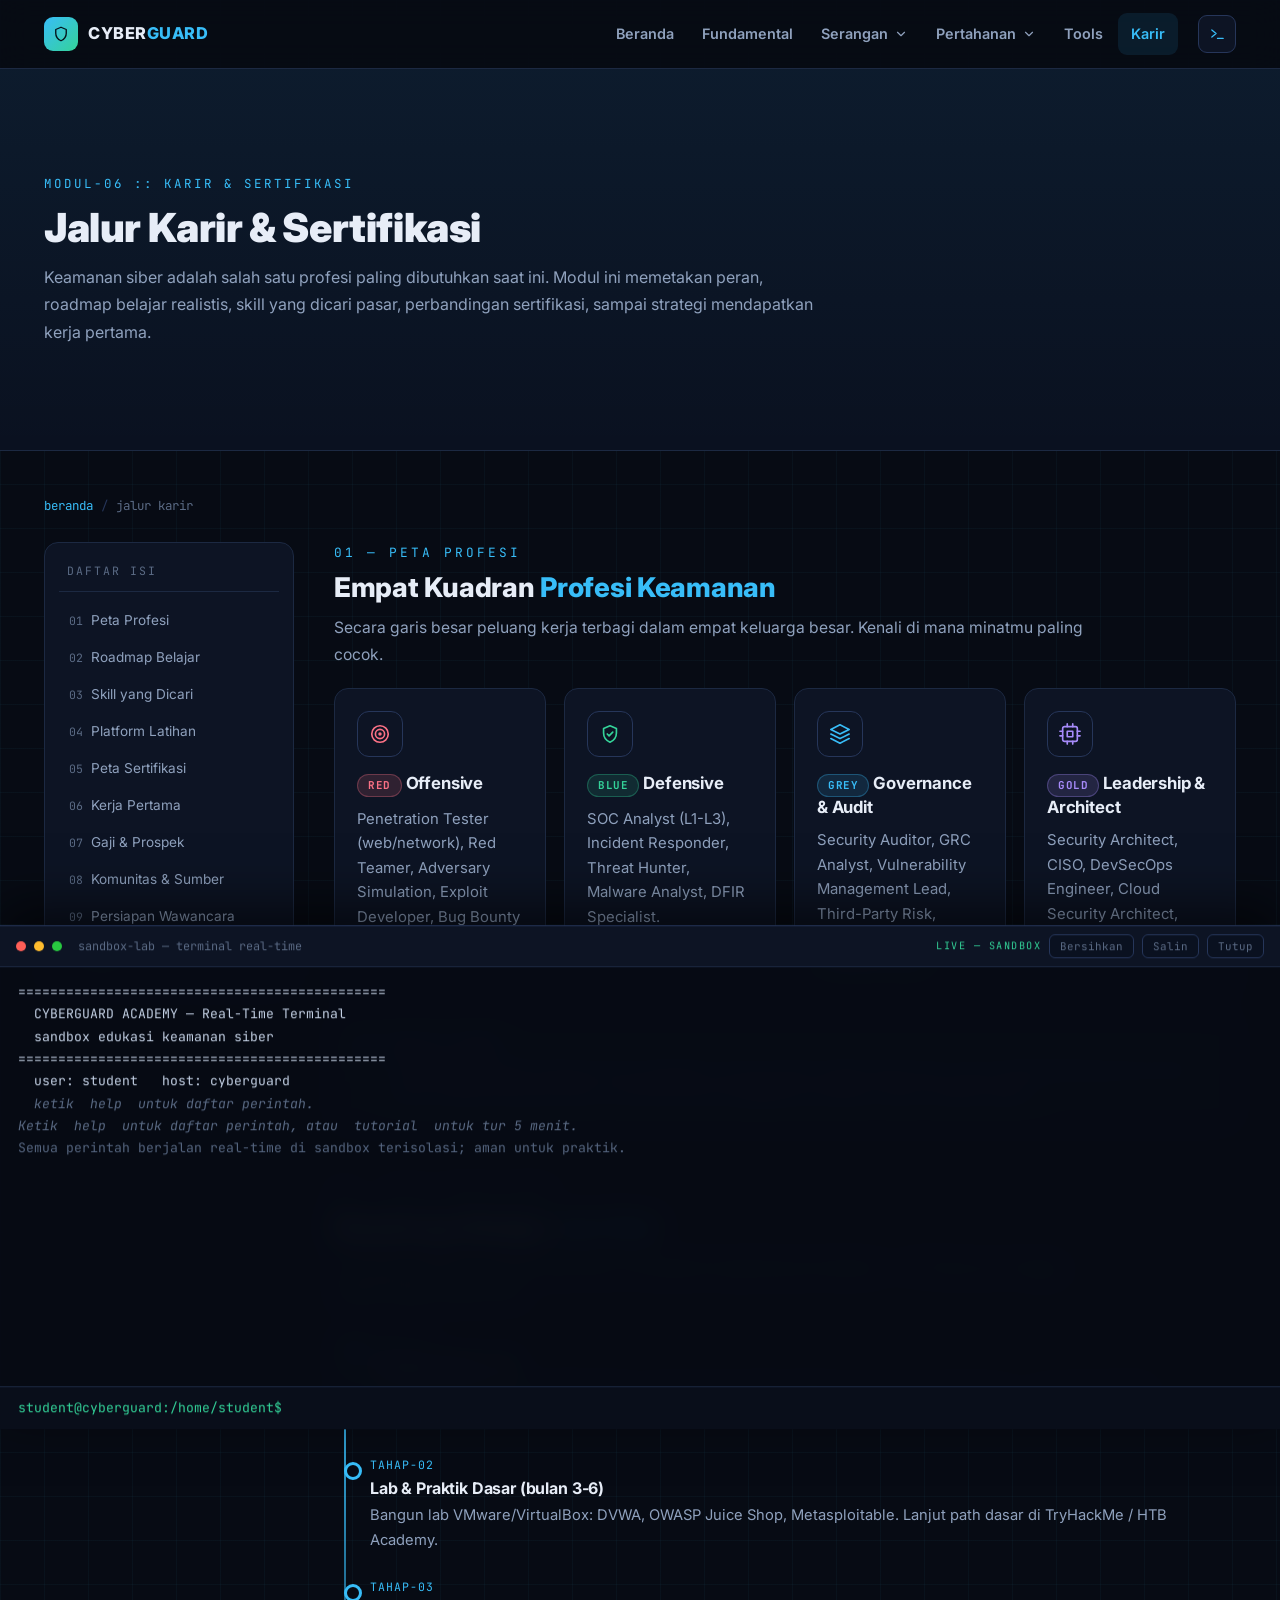
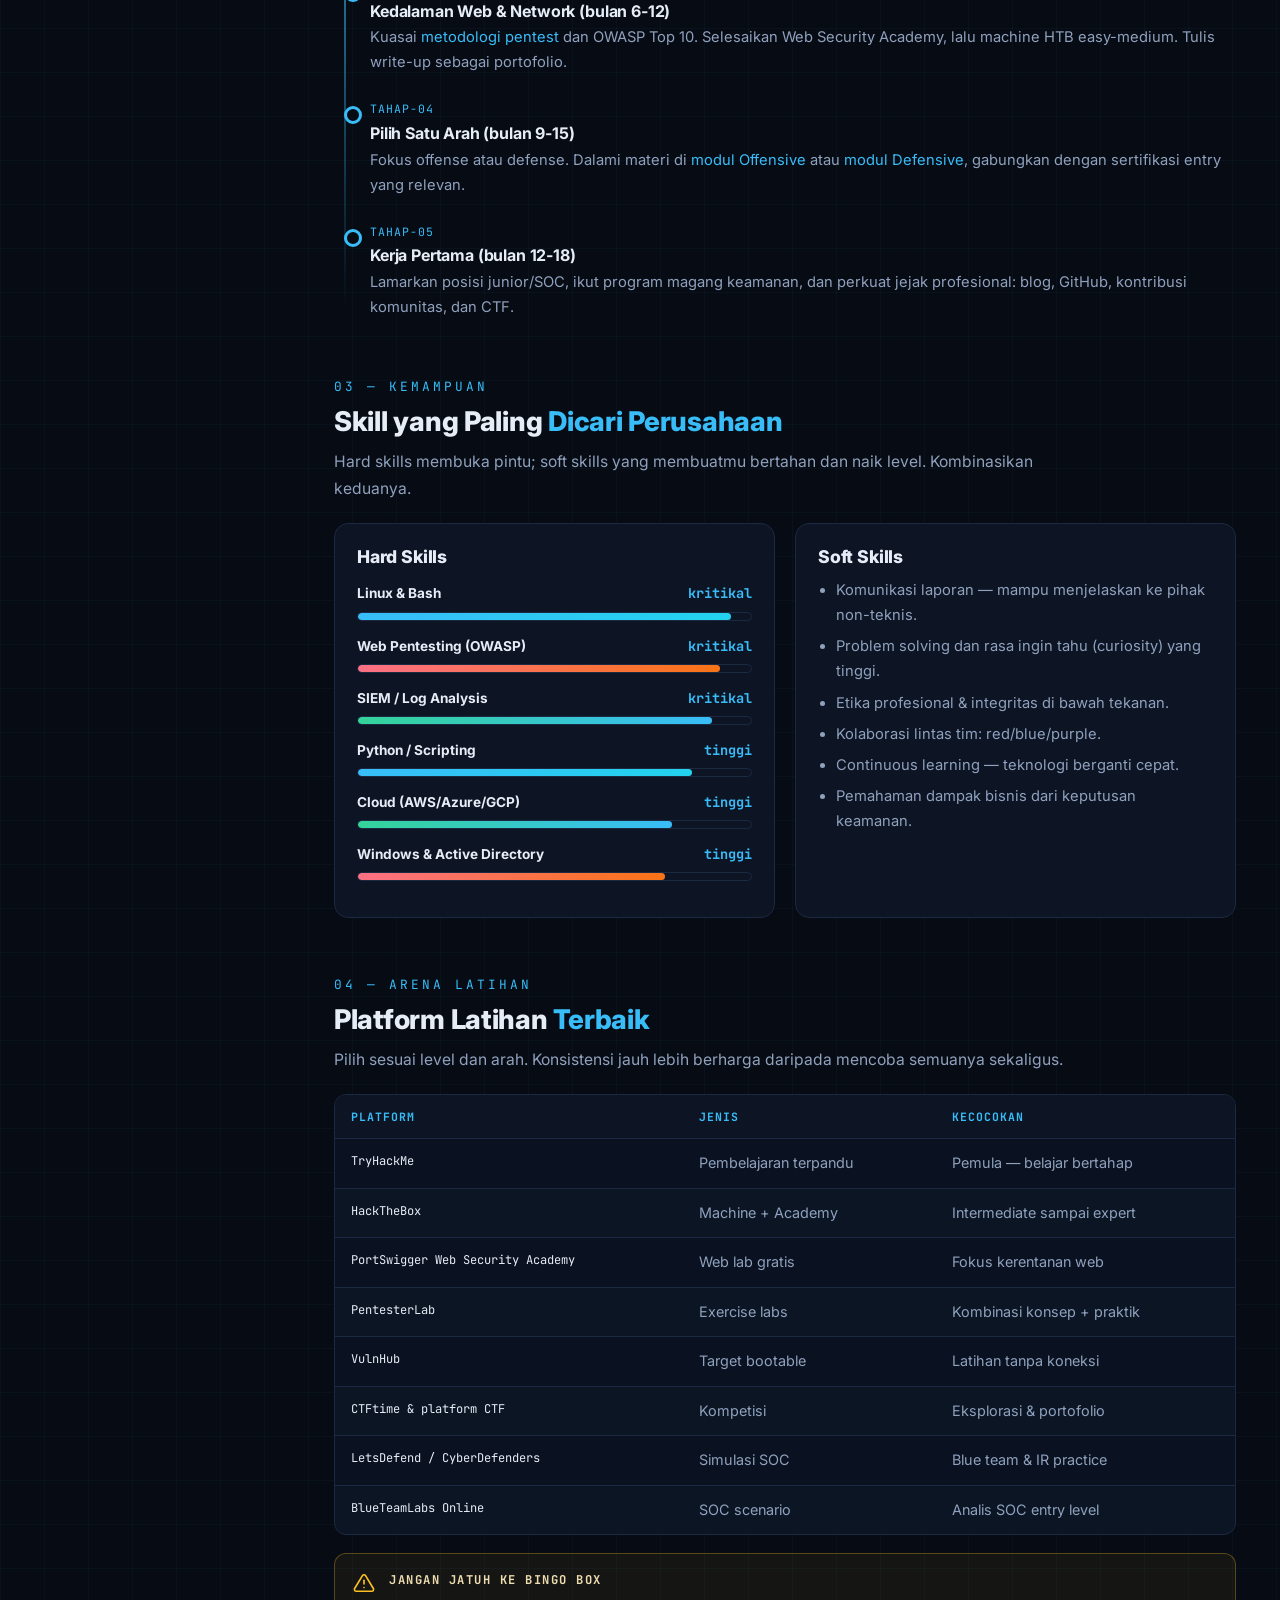
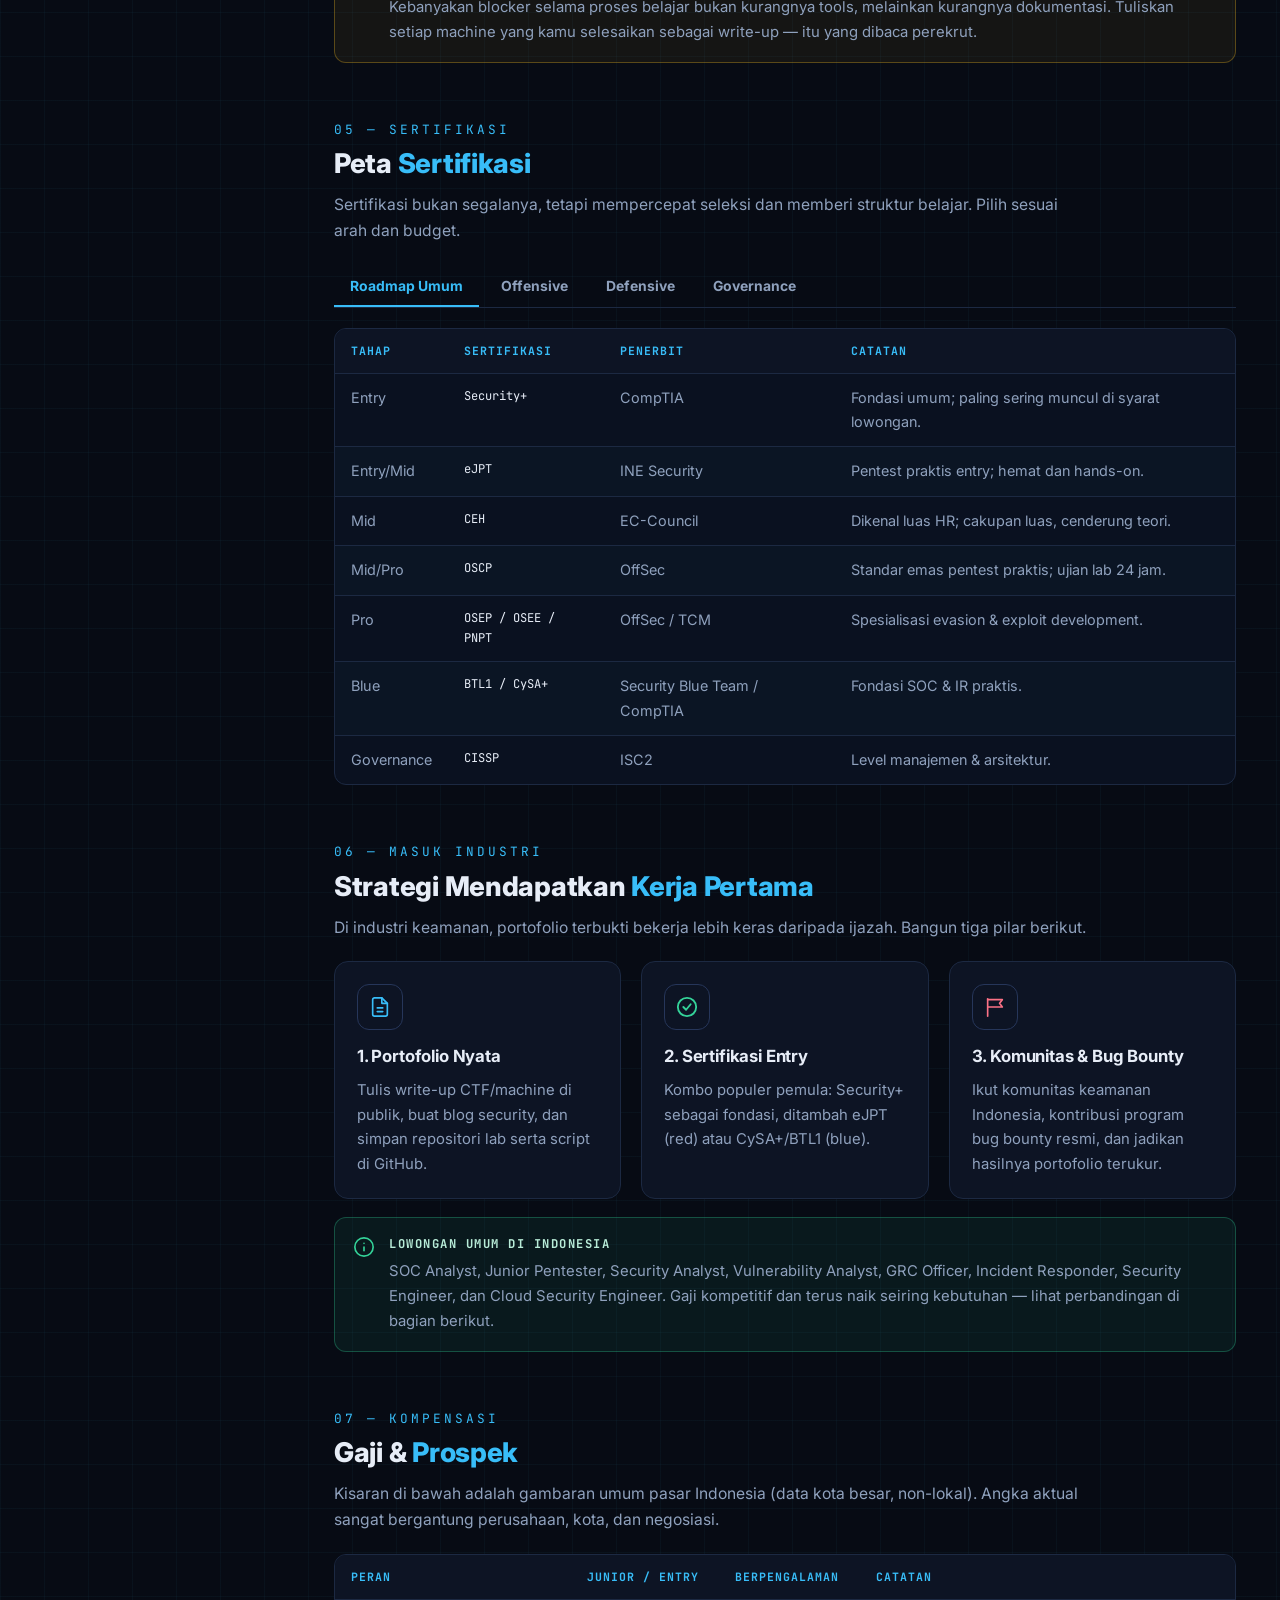
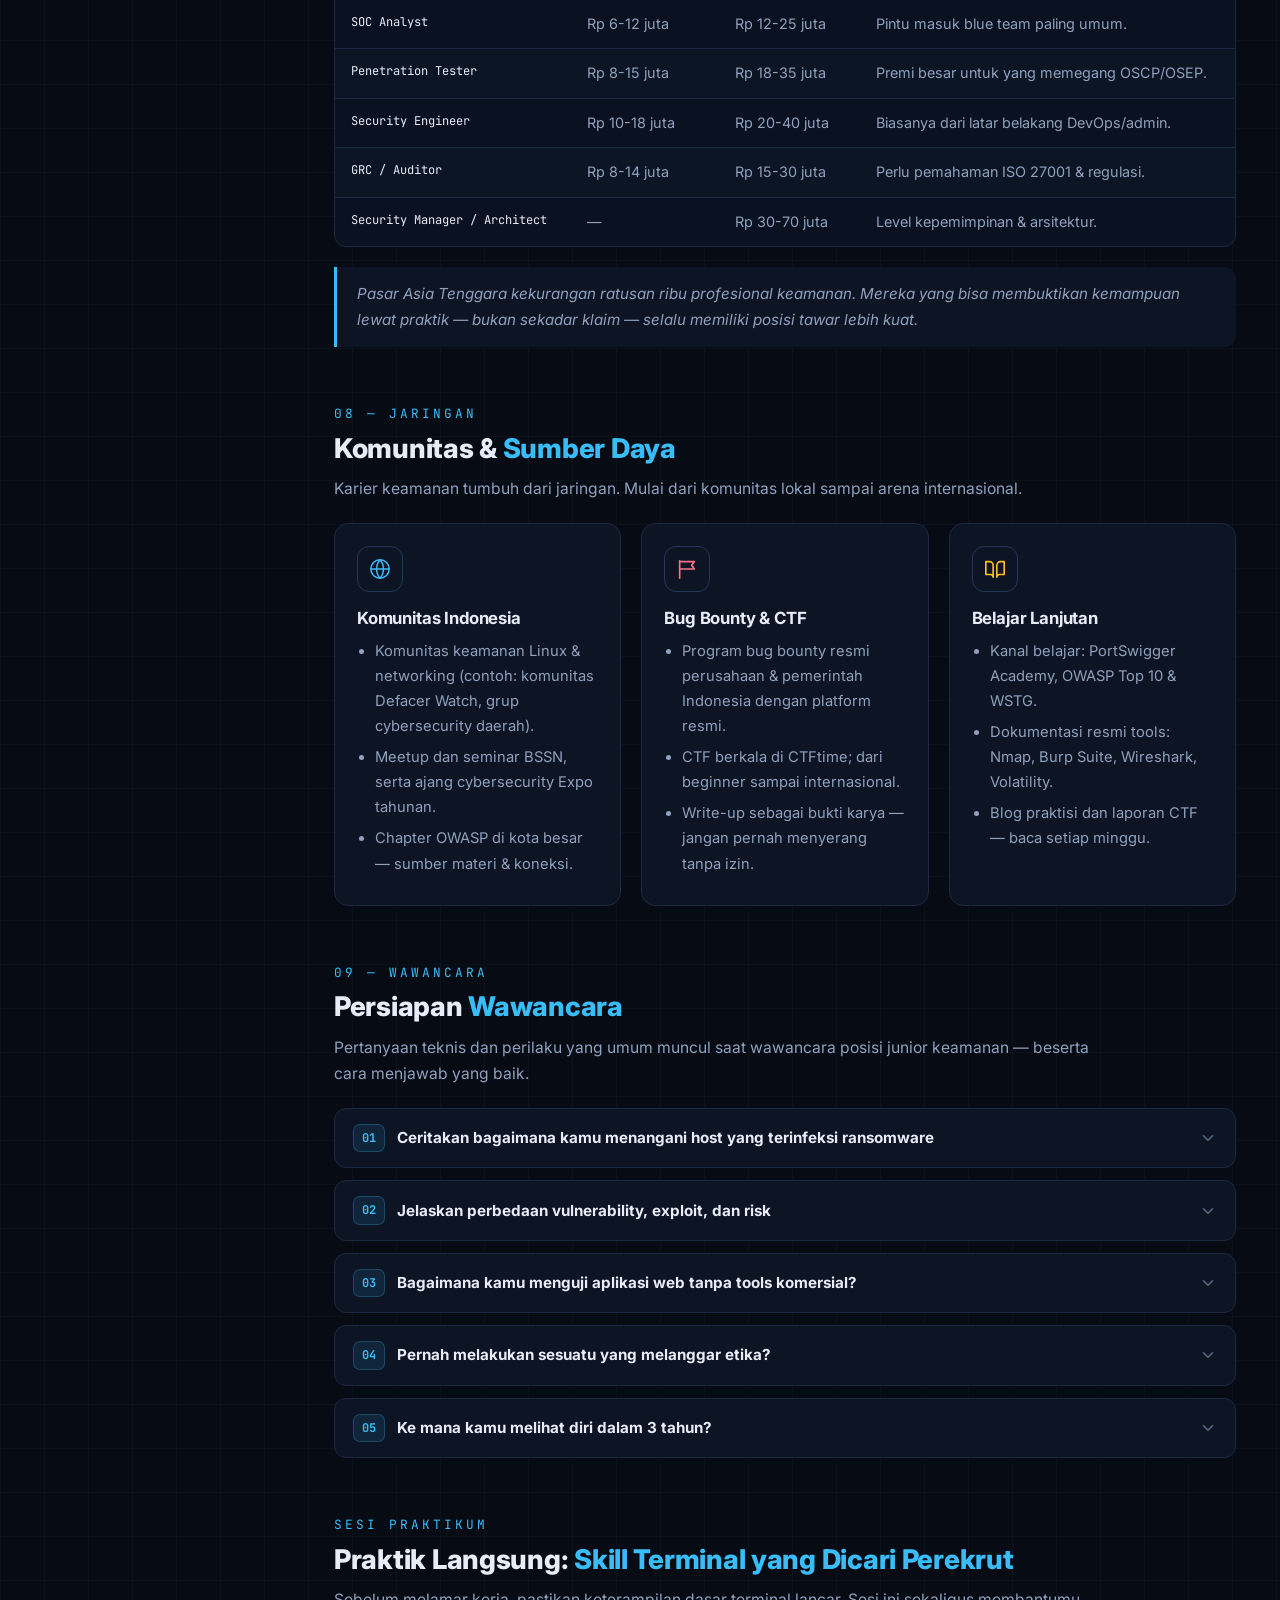
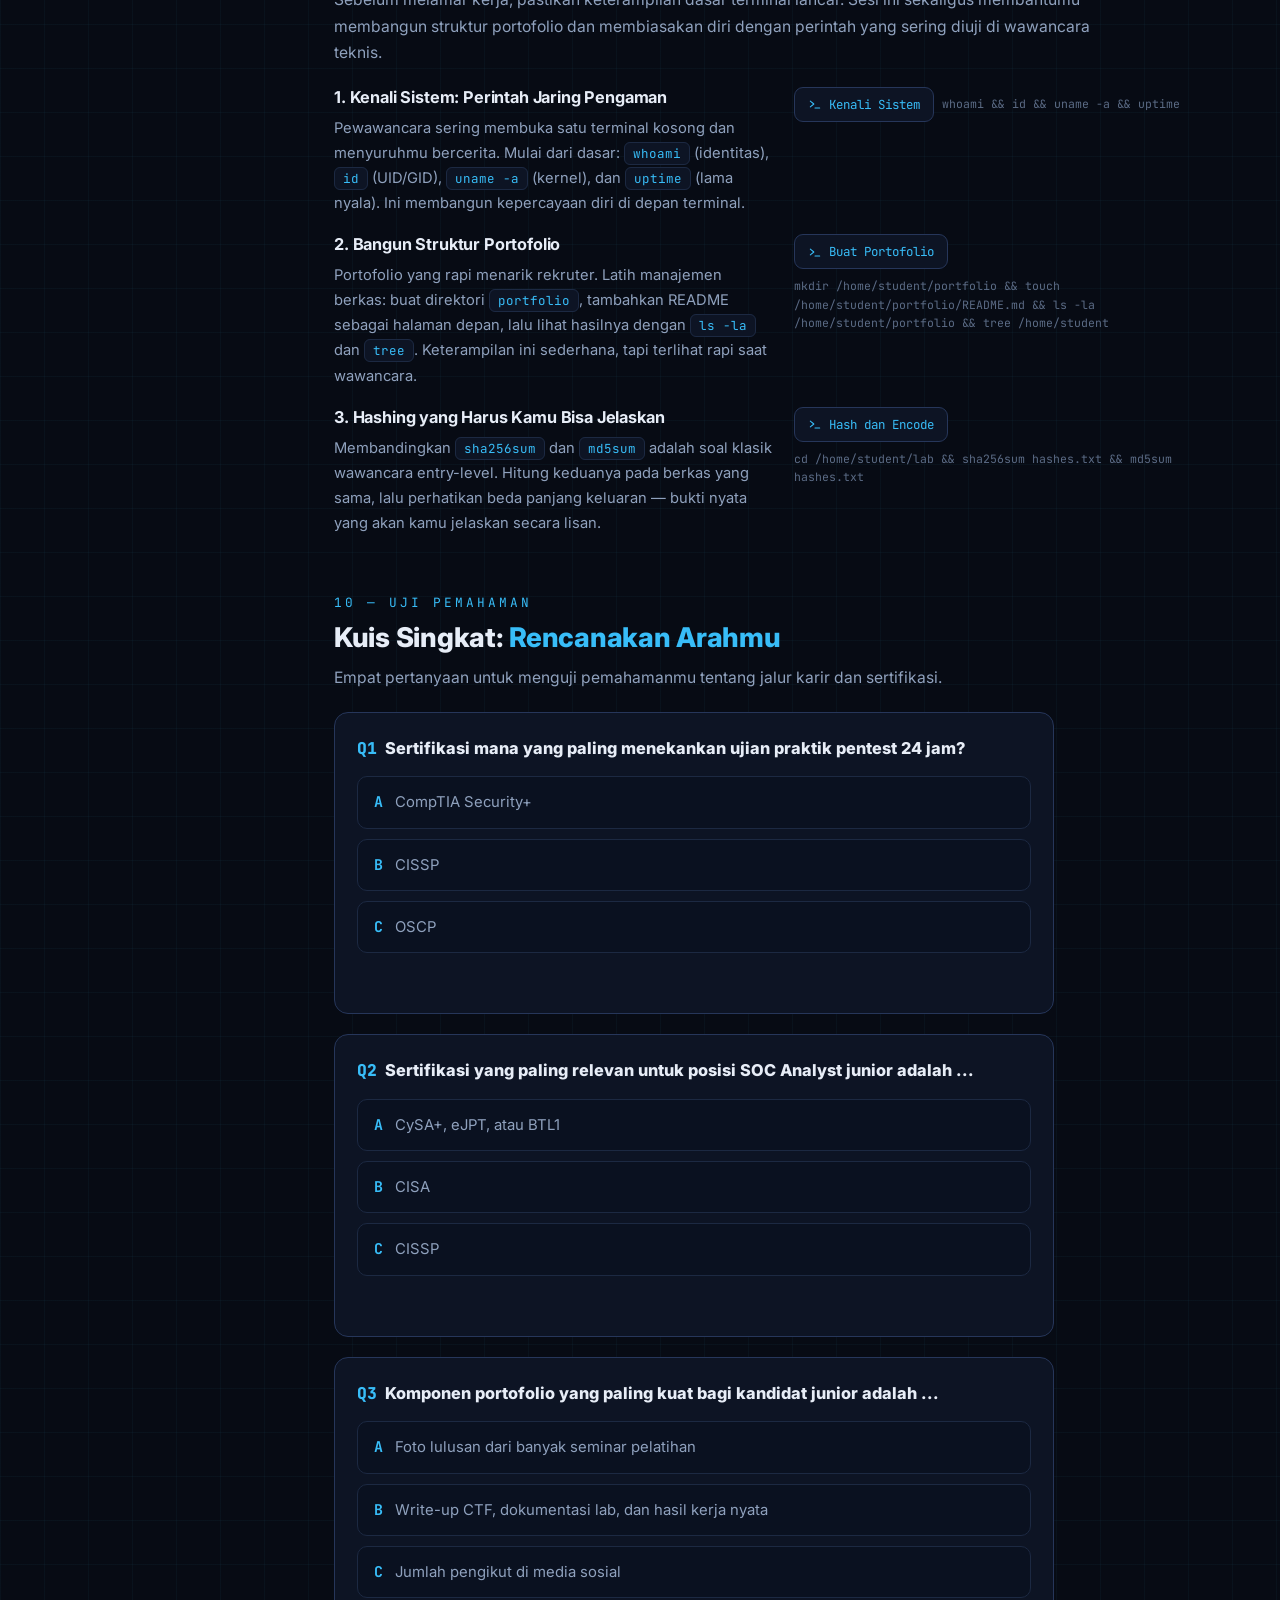
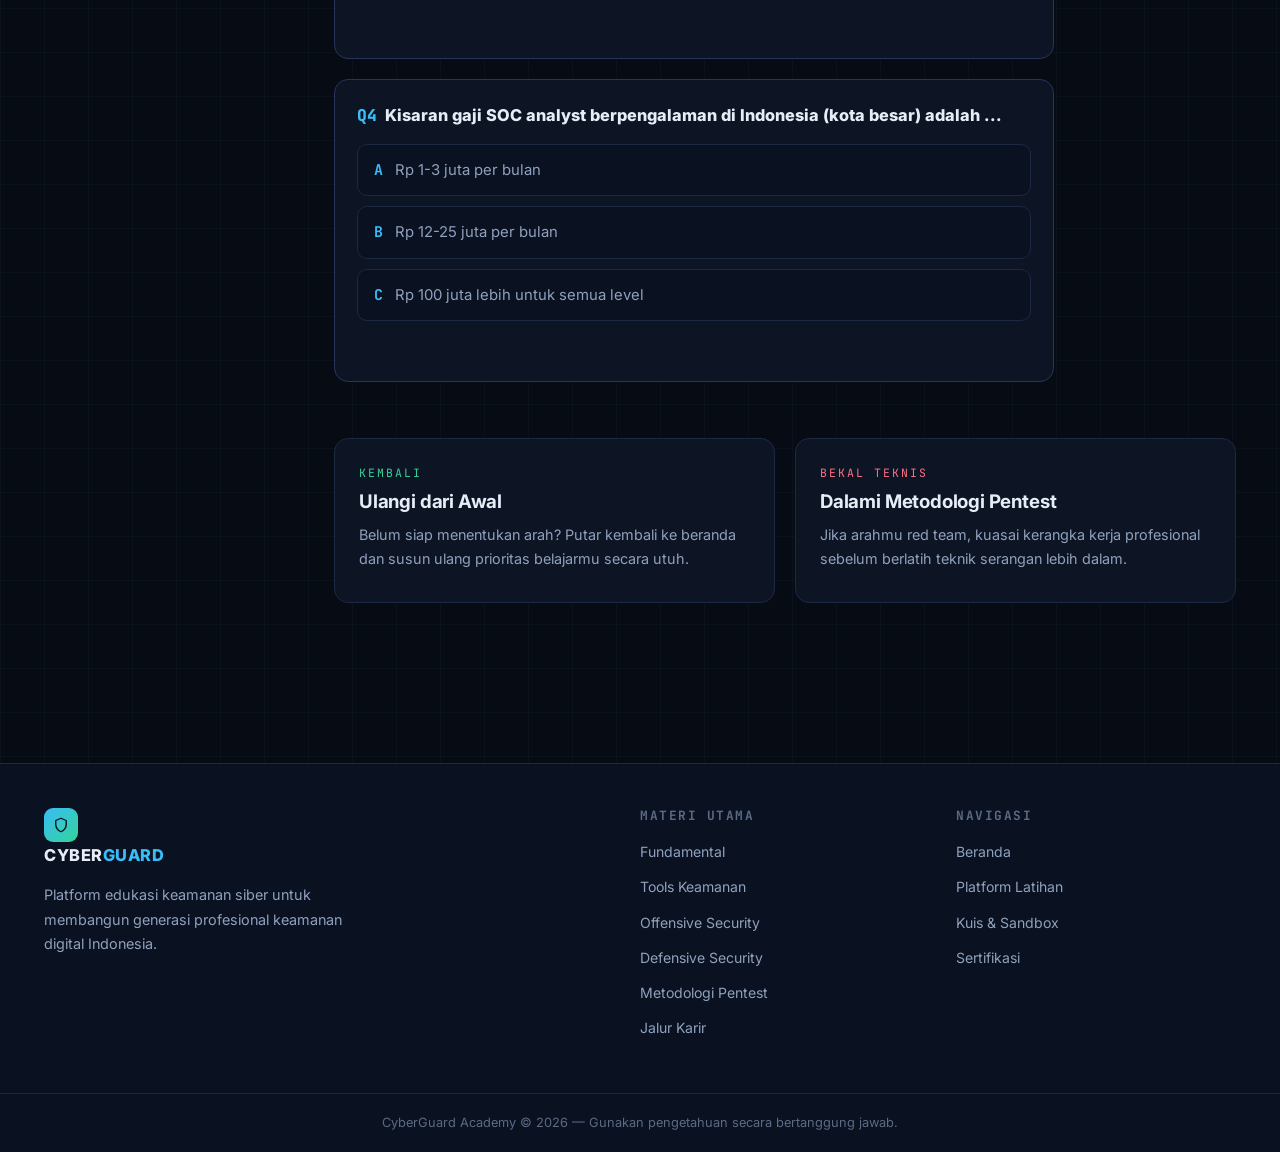
==== careers.html @ bbfde1e2 "CyberGuard Academy v2 — terminal sandbox, pro tools (hydra/hashcat/john/gobuster/nikto/searchsploit/" ====
<!DOCTYPE html>
<html lang="id">
<head>
  <meta charset="UTF-8">
  <meta name="viewport" content="width=device-width, initial-scale=1.0">
  <meta name="description" content="Jalur Karir & Sertifikasi Keamanan Siber — peta profesi, roadmap belajar, skill yang dicari, platform latihan, perbandingan sertifikasi (eJPT, OSCP, CEH, CISSP, BTL1), tips kerja dan kuis.">
  <title>Jalur Karir &amp; Sertifikasi — CyberGuard Academy</title>
  <link rel="preconnect" href="https://fonts.googleapis.com">
  <link rel="preconnect" href="https://fonts.gstatic.com" crossorigin>
  <link href="https://fonts.googleapis.com/css2?family=Inter:wght@400;600;700;800;900&family=JetBrains+Mono:wght@400;600;700&display=swap" rel="stylesheet">
  <link rel="stylesheet" href="css/styles.css">
</head>
<body>

  <svg xmlns="http://www.w3.org/2000/svg" style="display:none">
    <symbol id="ic-shield" viewBox="0 0 24 24" fill="none" stroke="currentColor" stroke-width="1.8" stroke-linecap="round" stroke-linejoin="round"><path d="M12 3l7 3v5c0 4.6-2.9 8.2-7 10-4.1-1.8-7-5.4-7-10V6z"/></symbol>
    <symbol id="ic-shield-check" viewBox="0 0 24 24" fill="none" stroke="currentColor" stroke-width="1.8" stroke-linecap="round" stroke-linejoin="round"><path d="M12 3l7 3v5c0 4.6-2.9 8.2-7 10-4.1-1.8-7-5.4-7-10V6z"/><path d="M9 12l2 2 4-4"/></symbol>
    <symbol id="ic-user" viewBox="0 0 24 24" fill="none" stroke="currentColor" stroke-width="1.8" stroke-linecap="round" stroke-linejoin="round"><path d="M20 21v-2a4 4 0 00-4-4H8a4 4 0 00-4 4v2"/><circle cx="12" cy="7" r="4"/></symbol>
    <symbol id="ic-target" viewBox="0 0 24 24" fill="none" stroke="currentColor" stroke-width="1.8" stroke-linecap="round" stroke-linejoin="round"><circle cx="12" cy="12" r="9"/><circle cx="12" cy="12" r="5"/><circle cx="12" cy="12" r="1"/></symbol>
    <symbol id="ic-wrench" viewBox="0 0 24 24" fill="none" stroke="currentColor" stroke-width="1.8" stroke-linecap="round" stroke-linejoin="round"><path d="M14.7 6.3a1 1 0 000 1.4l1.6 1.6a1 1 0 001.4 0l3.8-3.8a6 6 0 01-7.9 7.9l-6.9 6.9a2.1 2.1 0 01-3-3l6.9-6.9a6 6 0 017.9-7.9l-3.8 3.8z"/></symbol>
    <symbol id="ic-book" viewBox="0 0 24 24" fill="none" stroke="currentColor" stroke-width="1.8" stroke-linecap="round" stroke-linejoin="round"><path d="M2 4h4a4 4 0 014 4v13a3 3 0 00-3-3H2z"/><path d="M22 4h-4a4 4 0 00-4 4v13a3 3 0 013-3h5z"/></symbol>
    <symbol id="ic-layers" viewBox="0 0 24 24" fill="none" stroke="currentColor" stroke-width="1.8" stroke-linecap="round" stroke-linejoin="round"><path d="M12 2L2 7l10 5 10-5z"/><path d="M2 17l10 5 10-5"/><path d="M2 12l10 5 10-5"/></symbol>
    <symbol id="ic-terminal" viewBox="0 0 24 24" fill="none" stroke="currentColor" stroke-width="1.8" stroke-linecap="round" stroke-linejoin="round"><path d="M4 17l6-5-6-5"/><path d="M12 19h8"/></symbol>
    <symbol id="ic-alert" viewBox="0 0 24 24" fill="none" stroke="currentColor" stroke-width="1.8" stroke-linecap="round" stroke-linejoin="round"><path d="M10.3 3.9L1.8 18a2 2 0 001.7 3h17a2 2 0 001.7-3L13.7 3.9a2 2 0 00-3.4 0z"/><path d="M12 9v4"/><path d="M12 17h.01"/></symbol>
    <symbol id="ic-info" viewBox="0 0 24 24" fill="none" stroke="currentColor" stroke-width="1.8" stroke-linecap="round" stroke-linejoin="round"><circle cx="12" cy="12" r="10"/><path d="M12 16v-4"/><path d="M12 8h.01"/></symbol>
    <symbol id="ic-check" viewBox="0 0 24 24" fill="none" stroke="currentColor" stroke-width="2" stroke-linecap="round" stroke-linejoin="round"><circle cx="12" cy="12" r="10"/><path d="M8 12l3 3 5-6"/></symbol>
    <symbol id="ic-up" viewBox="0 0 24 24" fill="none" stroke="currentColor" stroke-width="2" stroke-linecap="round" stroke-linejoin="round"><path d="M12 19V5"/><path d="M5 12l7-7 7 7"/></symbol>
    <symbol id="ic-right" viewBox="0 0 24 24" fill="none" stroke="currentColor" stroke-width="1.8" stroke-linecap="round" stroke-linejoin="round"><path d="M5 12h14"/><path d="M12 5l7 7-7 7"/></symbol>
    <symbol id="ic-down" viewBox="0 0 24 24" fill="none" stroke="currentColor" stroke-width="2" stroke-linecap="round" stroke-linejoin="round"><path d="M6 9l6 6 6-6"/></symbol>
    <symbol id="ic-copy" viewBox="0 0 24 24" fill="none" stroke="currentColor" stroke-width="1.8" stroke-linecap="round" stroke-linejoin="round"><rect x="9" y="9" width="13" height="13" rx="2"/><path d="M5 15H4a2 2 0 01-2-2V4a2 2 0 012-2h9a2 2 0 012 2v1"/></symbol>
    <symbol id="ic-flag" viewBox="0 0 24 24" fill="none" stroke="currentColor" stroke-width="1.8" stroke-linecap="round" stroke-linejoin="round"><path d="M4 22V3"/><path d="M4 4h16l-3 4 3 4H4"/></symbol>
    <symbol id="ic-globe" viewBox="0 0 24 24" fill="none" stroke="currentColor" stroke-width="1.6" stroke-linecap="round" stroke-linejoin="round"><circle cx="12" cy="12" r="10"/><path d="M2 12h20"/><path d="M12 2a15.3 15.3 0 010 20 15.3 15.3 0 010-20z"/></symbol>
    <symbol id="ic-cpu" viewBox="0 0 24 24" fill="none" stroke="currentColor" stroke-width="1.8" stroke-linecap="round" stroke-linejoin="round"><rect x="4" y="4" width="16" height="16" rx="2"/><rect x="9" y="9" width="6" height="6"/><path d="M9 1v3M15 1v3M9 20v3M15 20v3M20 9h3M20 14h3M1 9h3M1 14h3"/></symbol>
    <symbol id="ic-server" viewBox="0 0 24 24" fill="none" stroke="currentColor" stroke-width="1.8" stroke-linecap="round" stroke-linejoin="round"><rect x="3" y="4" width="18" height="7" rx="2"/><rect x="3" y="13" width="18" height="7" rx="2"/><path d="M7 7.5h.01M7 16.5h.01"/></symbol>
    <symbol id="ic-search" viewBox="0 0 24 24" fill="none" stroke="currentColor" stroke-width="1.8" stroke-linecap="round" stroke-linejoin="round"><circle cx="11" cy="11" r="7"/><path d="M21 21l-4.3-4.3"/></symbol>
    <symbol id="ic-file" viewBox="0 0 24 24" fill="none" stroke="currentColor" stroke-width="1.8" stroke-linecap="round" stroke-linejoin="round"><path d="M14 2H6a2 2 0 00-2 2v16a2 2 0 002 2h12a2 2 0 002-2V8z"/><path d="M14 2v6h6"/><path d="M9 13h6M9 17h6"/></symbol>
    <symbol id="ic-menu" viewBox="0 0 24 24" fill="none" stroke="currentColor" stroke-width="2" stroke-linecap="round" stroke-linejoin="round"><path d="M3 6h18M3 12h18M3 18h18"/></symbol>
  </svg>

  <!-- ============ NAVBAR ============ -->
  <nav class="navbar">
    <div class="nav-inner">
      <a href="index.html" class="brand">
        <span class="brand-mark"><svg><use href="#ic-shield"/></svg></span>
        <span class="brand-name">CYBER<span class="c">GUARD</span></span>
      </a>
      <button class="nav-toggle" aria-label="Menu utama"><svg><use href="#ic-menu"/></svg></button>
      <div class="nav-right">
      <ul class="nav-links">
        <li><a class="nav-link" href="index.html">Beranda</a></li>
        <li><a class="nav-link" href="fundamentals.html">Fundamental</a></li>
        <li class="nav-dd">
          <a class="nav-link" href="offensive.html">Serangan<svg><use href="#ic-down"/></svg></a>
          <div class="dd-menu">
            <a href="offensive.html"><svg><use href="#ic-right"/></svg>Offensive Security</a>
            <a href="methodology.html"><svg><use href="#ic-target"/></svg>Metodologi Pentest</a>
          </div>
        </li>
        <li class="nav-dd">
          <a class="nav-link" href="defensive.html">Pertahanan<svg><use href="#ic-down"/></svg></a>
          <div class="dd-menu">
            <a href="defensive.html"><svg><use href="#ic-shield-check"/></svg>Defensive Security</a>
            <a href="tools.html"><svg><use href="#ic-wrench"/></svg>Katalog Tools</a>
          </div>
        </li>
        <li><a class="nav-link" href="tools.html">Tools</a></li>
        <li><a class="nav-link active" href="careers.html">Karir</a></li>
      </ul>
      <button class="term-btn" type="button" data-term-toggle aria-label="Buka terminal"><svg><use href="#ic-terminal"/></svg></button>
      </div>
    </div>
  </nav>

  <section class="page-hero">
    <div class="container">
      <div class="ph-kick">modul-06 :: karir &amp; sertifikasi</div>
      <h1>Jalur Karir &amp; Sertifikasi</h1>
      <p>Keamanan siber adalah salah satu profesi paling dibutuhkan saat ini. Modul ini memetakan peran, roadmap belajar realistis, skill yang dicari pasar, perbandingan sertifikasi, sampai strategi mendapatkan kerja pertama.</p>
    </div>
  </section>

  <div class="container">
    <div class="crumb"><a href="index.html">beranda</a><span class="sep">/</span>jalur karir</div>

    <div class="layout">
      <!-- ============ TOC ============ -->
      <aside class="toc" aria-label="Daftar isi halaman">
        <p class="toc-title">Daftar Isi</p>
        <a href="#roles"><span>01</span>Peta Profesi</a>
        <a href="#roadmap"><span>02</span>Roadmap Belajar</a>
        <a href="#skills"><span>03</span>Skill yang Dicari</a>
        <a href="#platforms"><span>04</span>Platform Latihan</a>
        <a href="#certs"><span>05</span>Peta Sertifikasi</a>
        <a href="#strategy"><span>06</span>Kerja Pertama</a>
        <a href="#salary"><span>07</span>Gaji &amp; Prospek</a>
        <a href="#community"><span>08</span>Komunitas &amp; Sumber</a>
        <a href="#interview"><span>09</span>Persiapan Wawancara</a>
        <a href="#quiz"><span>10</span>Kuis</a>
      </aside>

      <!-- ============ CONTENT ============ -->
      <div class="layout-main">

        <!-- ROLES -->
        <section class="section" id="roles">
          <div class="sec-head">
            <span class="sec-num">01 — peta profesi</span>
            <h2 class="sec-title">Empat Kuadran <span class="accent">Profesi Keamanan</span></h2>
            <p class="sec-sub">Secara garis besar peluang kerja terbagi dalam empat keluarga besar. Kenali di mana minatmu paling cocok.</p>
          </div>
          <div class="grid-4">
            <div class="card reveal">
              <div class="icon-box" style="color:var(--rose)"><svg><use href="#ic-target"/></svg></div>
              <h3><span class="tag tag-off">Red</span> Offensive</h3>
              <p>Penetration Tester (web/network), Red Teamer, Adversary Simulation, Exploit Developer, Bug Bounty Hunter.</p>
            </div>
            <div class="card reveal">
              <div class="icon-box" style="color:var(--lime)"><svg><use href="#ic-shield-check"/></svg></div>
              <h3><span class="tag tag-def">Blue</span> Defensive</h3>
              <p>SOC Analyst (L1-L3), Incident Responder, Threat Hunter, Malware Analyst, DFIR Specialist.</p>
            </div>
            <div class="card reveal">
              <div class="icon-box" style="color:var(--cyan)"><svg><use href="#ic-layers"/></svg></div>
              <h3><span class="tag tag-rec">Grey</span> Governance &amp; Audit</h3>
              <p>Security Auditor, GRC Analyst, Vulnerability Management Lead, Third-Party Risk, Compliance (ISO 27001/PCI DSS).</p>
            </div>
            <div class="card reveal">
              <div class="icon-box" style="color:var(--violet)"><svg><use href="#ic-cpu"/></svg></div>
              <h3><span class="tag tag-perm">Gold</span> Leadership &amp; Architect</h3>
              <p>Security Architect, CISO, DevSecOps Engineer, Cloud Security Architect, Security Manager.</p>
            </div>
          </div>
          <div class="alert alert-info">
            <svg><use href="#ic-info"/></svg>
            <div><strong>Realita pasar</strong><p>Posisi paling mudah dimasuki fresh graduate umumnya SOC Analyst (blue) dan Junior Pentester/bug bounty (red). Posisi arsitek dan governance umumnya butuh pengalaman bertahun-tahun terlebih dahulu.</p></div>
          </div>
        </section>

        <!-- ROADMAP -->
        <section class="section" id="roadmap">
          <div class="sec-head">
            <span class="sec-num">02 — peta perjalanan</span>
            <h2 class="sec-title">Roadmap Belajar <span class="accent">dari Nol</span></h2>
            <p class="sec-sub">Kronologi realistis 0 sampai siap kerja. Percepatan bergantung konsistensi — 10-15 jam per minggu adalah angka yang umum.</p>
          </div>
          <div class="timeline">
            <div class="tl-item reveal"><div class="tl-tag">tahap-01</div><h4>Fondasi (bulan 1-3)</h4><p>Linux &amp; CLI, networking (TCP/IP, OSI), scripting dasar (Python/Bash), dan konsep keamanan — mulai dari <a href="fundamentals.html">modul Fundamental kami</a>.</p></div>
            <div class="tl-item reveal"><div class="tl-tag">tahap-02</div><h4>Lab &amp; Praktik Dasar (bulan 3-6)</h4><p>Bangun lab VMware/VirtualBox: DVWA, OWASP Juice Shop, Metasploitable. Lanjut path dasar di TryHackMe / HTB Academy.</p></div>
            <div class="tl-item reveal"><div class="tl-tag">tahap-03</div><h4>Kedalaman Web &amp; Network (bulan 6-12)</h4><p>Kuasai <a href="methodology.html">metodologi pentest</a> dan OWASP Top 10. Selesaikan Web Security Academy, lalu machine HTB easy-medium. Tulis write-up sebagai portofolio.</p></div>
            <div class="tl-item reveal"><div class="tl-tag">tahap-04</div><h4>Pilih Satu Arah (bulan 9-15)</h4><p>Fokus offense atau defense. Dalami materi di <a href="offensive.html">modul Offensive</a> atau <a href="defensive.html">modul Defensive</a>, gabungkan dengan sertifikasi entry yang relevan.</p></div>
            <div class="tl-item reveal"><div class="tl-tag">tahap-05</div><h4>Kerja Pertama (bulan 12-18)</h4><p>Lamarkan posisi junior/SOC, ikut program magang keamanan, dan perkuat jejak profesional: blog, GitHub, kontribusi komunitas, dan CTF.</p></div>
          </div>
        </section>

        <!-- SKILLS -->
        <section class="section" id="skills">
          <div class="sec-head">
            <span class="sec-num">03 — kemampuan</span>
            <h2 class="sec-title">Skill yang Paling <span class="accent">Dicari Perusahaan</span></h2>
            <p class="sec-sub">Hard skills membuka pintu; soft skills yang membuatmu bertahan dan naik level. Kombinasikan keduanya.</p>
          </div>
          <div class="grid-2">
            <div class="card reveal">
              <h3 class="sec-title" style="font-size:1.1rem">Hard Skills</h3>
              <div class="skill"><div class="skill-label"><span>Linux &amp; Bash</span><span class="p">kritikal</span></div><div class="skill-bar"><div class="skill-fill" style="width:95%"></div></div></div>
              <div class="skill"><div class="skill-label"><span>Web Pentesting (OWASP)</span><span class="p">kritikal</span></div><div class="skill-bar"><div class="skill-fill off" style="width:92%"></div></div></div>
              <div class="skill"><div class="skill-label"><span>SIEM / Log Analysis</span><span class="p">kritikal</span></div><div class="skill-bar"><div class="skill-fill def" style="width:90%"></div></div></div>
              <div class="skill"><div class="skill-label"><span>Python / Scripting</span><span class="p">tinggi</span></div><div class="skill-bar"><div class="skill-fill" style="width:85%"></div></div></div>
              <div class="skill"><div class="skill-label"><span>Cloud (AWS/Azure/GCP)</span><span class="p">tinggi</span></div><div class="skill-bar"><div class="skill-fill def" style="width:80%"></div></div></div>
              <div class="skill"><div class="skill-label"><span>Windows &amp; Active Directory</span><span class="p">tinggi</span></div><div class="skill-bar"><div class="skill-fill off" style="width:78%"></div></div></div>
            </div>
            <div class="card reveal">
              <h3 class="sec-title" style="font-size:1.1rem">Soft Skills</h3>
              <ul>
                <li>Komunikasi laporan — mampu menjelaskan ke pihak non-teknis.</li>
                <li>Problem solving dan rasa ingin tahu (curiosity) yang tinggi.</li>
                <li>Etika profesional &amp; integritas di bawah tekanan.</li>
                <li>Kolaborasi lintas tim: red/blue/purple.</li>
                <li>Continuous learning — teknologi berganti cepat.</li>
                <li>Pemahaman dampak bisnis dari keputusan keamanan.</li>
              </ul>
            </div>
          </div>
        </section>

        <!-- PLATFORMS -->
        <section class="section" id="platforms">
          <div class="sec-head">
            <span class="sec-num">04 — arena latihan</span>
            <h2 class="sec-title">Platform Latihan <span class="accent">Terbaik</span></h2>
            <p class="sec-sub">Pilih sesuai level dan arah. Konsistensi jauh lebih berharga daripada mencoba semuanya sekaligus.</p>
          </div>
          <div class="table-wrap">
            <table>
              <thead><tr><th>Platform</th><th>Jenis</th><th>Kecocokan</th></tr></thead>
              <tbody>
                <tr><td class="mono">TryHackMe</td><td>Pembelajaran terpandu</td><td>Pemula — belajar bertahap</td></tr>
                <tr><td class="mono">HackTheBox</td><td>Machine + Academy</td><td>Intermediate sampai expert</td></tr>
                <tr><td class="mono">PortSwigger Web Security Academy</td><td>Web lab gratis</td><td>Fokus kerentanan web</td></tr>
                <tr><td class="mono">PentesterLab</td><td>Exercise labs</td><td>Kombinasi konsep + praktik</td></tr>
                <tr><td class="mono">VulnHub</td><td>Target bootable</td><td>Latihan tanpa koneksi</td></tr>
                <tr><td class="mono">CTFtime &amp; platform CTF</td><td>Kompetisi</td><td>Eksplorasi &amp; portofolio</td></tr>
                <tr><td class="mono">LetsDefend / CyberDefenders</td><td>Simulasi SOC</td><td>Blue team &amp; IR practice</td></tr>
                <tr><td class="mono">BlueTeamLabs Online</td><td>SOC scenario</td><td>Analis SOC entry level</td></tr>
              </tbody>
            </table>
          </div>
          <div class="alert alert-warn">
            <svg><use href="#ic-alert"/></svg>
            <div><strong>Jangan jatuh ke bingo box</strong><p>Kebanyakan blocker selama proses belajar bukan kurangnya tools, melainkan kurangnya dokumentasi. Tuliskan setiap machine yang kamu selesaikan sebagai write-up — itu yang dibaca perekrut.</p></div>
          </div>
        </section>

        <!-- CERTS -->
        <section class="section" id="certs">
          <div class="sec-head">
            <span class="sec-num">05 — sertifikasi</span>
            <h2 class="sec-title">Peta <span class="accent">Sertifikasi</span></h2>
            <p class="sec-sub">Sertifikasi bukan segalanya, tetapi mempercepat seleksi dan memberi struktur belajar. Pilih sesuai arah dan budget.</p>
          </div>
          <div class="tabs">
            <div class="tab-nav">
              <button class="tab-btn active" data-tab="road">Roadmap Umum</button>
              <button class="tab-btn" data-tab="off">Offensive</button>
              <button class="tab-btn" data-tab="def">Defensive</button>
              <button class="tab-btn" data-tab="gov">Governance</button>
            </div>

            <div class="tab-panel active" id="tab-road">
              <div class="table-wrap" style="margin-top:0">
                <table>
                  <thead><tr><th>Tahap</th><th>Sertifikasi</th><th>Penerbit</th><th>Catatan</th></tr></thead>
                  <tbody>
                    <tr><td>Entry</td><td class="mono">Security+</td><td>CompTIA</td><td>Fondasi umum; paling sering muncul di syarat lowongan.</td></tr>
                    <tr><td>Entry/Mid</td><td class="mono">eJPT</td><td>INE Security</td><td>Pentest praktis entry; hemat dan hands-on.</td></tr>
                    <tr><td>Mid</td><td class="mono">CEH</td><td>EC-Council</td><td>Dikenal luas HR; cakupan luas, cenderung teori.</td></tr>
                    <tr><td>Mid/Pro</td><td class="mono">OSCP</td><td>OffSec</td><td>Standar emas pentest praktis; ujian lab 24 jam.</td></tr>
                    <tr><td>Pro</td><td class="mono">OSEP / OSEE / PNPT</td><td>OffSec / TCM</td><td>Spesialisasi evasion &amp; exploit development.</td></tr>
                    <tr><td>Blue</td><td class="mono">BTL1 / CySA+</td><td>Security Blue Team / CompTIA</td><td>Fondasi SOC &amp; IR praktis.</td></tr>
                    <tr><td>Governance</td><td class="mono">CISSP</td><td>ISC2</td><td>Level manajemen &amp; arsitektur.</td></tr>
                  </tbody>
                </table>
              </div>
            </div>

            <div class="tab-panel" id="tab-off">
              <div class="grid-3">
                <div class="card"><h3>eJPT</h3><p>Alternatif murah dan praktis untuk mulai karir pentester. Ujian 100% hands-on di lab.</p></div>
                <div class="card"><h3>CEH</h3><p>Salah satu yang paling dikenal HR di Asia. Cakupan luas dengan banyak konsep teori.</p></div>
                <div class="card"><h3>OSCP</h3><p>Ujian penuh praktik 24 jam plus laporan. Standar industri yang paling dihormati.</p></div>
                <div class="card"><h3>OSEP</h3><p>Advanced adversarial attack: bypass AV/EDR, evasive C2, dan exploitation lanjutan.</p></div>
                <div class="card"><h3>PNPT</h3><p>TCM Security — pentest realistis end-to-end plus penilaian komunikasi laporan.</p></div>
                <div class="card"><h3>OSWE</h3><p>Khusus web application exploitation dengan pendekatan white-box.</p></div>
              </div>
            </div>

            <div class="tab-panel" id="tab-def">
              <div class="grid-3">
                <div class="card"><h3>CySA+</h3><p>Analisis dan respons ancaman — jembatan menuju SOC engineer.</p></div>
                <div class="card"><h3>BTL1</h3><p>Security Blue Team Level 1 — IR &amp; SOC dengan lab praktis.</p></div>
                <div class="card"><h3>CCD</h3><p>Certified CyberDefender — segmen pemula untuk jalur SOC.</p></div>
                <div class="card"><h3>GCFA / GCFE</h3><p>SANS forensik &amp; incident response. Mahal tetapi sangat prestisius.</p></div>
                <div class="card"><h3>GCIH</h3><p>Incident handling dari perspektif pembela.</p></div>
                <div class="card"><h3>CKA / Cloud Cert</h3><p>Keamanan Kubernetes &amp; cloud makin diminati sebagai skill penunjang blue team.</p></div>
              </div>
            </div>

            <div class="tab-panel" id="tab-gov">
              <div class="grid-2">
                <div class="card"><h3>ISO 27001 Lead Implementer/Auditor</h3><p>Dibutuhkan untuk membangun dan mengaudit SMKI organisasi.</p></div>
                <div class="card"><h3>CISSP</h3><p>Untuk berpindah ke arsitektur atau manajemen keamanan.</p></div>
                <div class="card"><h3>CCSP / AWS Security</h3><p>Khusus keamanan cloud — permintaan terus naik.</p></div>
                <div class="card"><h3>CRISC / CISM</h3><p>Manajemen risiko dan tata kelola keamanan informasi.</p></div>
              </div>
            </div>
          </div>
        </section>

        <!-- STRATEGY -->
        <section class="section" id="strategy">
          <div class="sec-head">
            <span class="sec-num">06 — masuk industri</span>
            <h2 class="sec-title">Strategi Mendapatkan <span class="accent">Kerja Pertama</span></h2>
            <p class="sec-sub">Di industri keamanan, portofolio terbukti bekerja lebih keras daripada ijazah. Bangun tiga pilar berikut.</p>
          </div>
          <div class="grid-3">
            <div class="card reveal">
              <div class="icon-box"><svg><use href="#ic-file"/></svg></div>
              <h3>1. Portofolio Nyata</h3>
              <p>Tulis write-up CTF/machine di publik, buat blog security, dan simpan repositori lab serta script di GitHub.</p>
            </div>
            <div class="card reveal">
              <div class="icon-box" style="color:var(--lime)"><svg><use href="#ic-check"/></svg></div>
              <h3>2. Sertifikasi Entry</h3>
              <p>Kombo populer pemula: Security+ sebagai fondasi, ditambah eJPT (red) atau CySA+/BTL1 (blue).</p>
            </div>
            <div class="card reveal">
              <div class="icon-box" style="color:var(--rose)"><svg><use href="#ic-flag"/></svg></div>
              <h3>3. Komunitas &amp; Bug Bounty</h3>
              <p>Ikut komunitas keamanan Indonesia, kontribusi program bug bounty resmi, dan jadikan hasilnya portofolio terukur.</p>
            </div>
          </div>
          <div class="alert alert-ok">
            <svg><use href="#ic-info"/></svg>
            <div><strong>Lowongan umum di Indonesia</strong><p>SOC Analyst, Junior Pentester, Security Analyst, Vulnerability Analyst, GRC Officer, Incident Responder, Security Engineer, dan Cloud Security Engineer. Gaji kompetitif dan terus naik seiring kebutuhan — lihat perbandingan di bagian berikut.</p></div>
          </div>
        </section>

        <!-- SALARY -->
        <section class="section" id="salary">
          <div class="sec-head">
            <span class="sec-num">07 — kompensasi</span>
            <h2 class="sec-title">Gaji &amp; <span class="accent">Prospek</span></h2>
            <p class="sec-sub">Kisaran di bawah adalah gambaran umum pasar Indonesia (data kota besar, non-lokal). Angka aktual sangat bergantung perusahaan, kota, dan negosiasi.</p>
          </div>
          <div class="table-wrap">
            <table>
              <thead><tr><th>Peran</th><th>Junior / Entry</th><th>Berpengalaman</th><th>Catatan</th></tr></thead>
              <tbody>
                <tr><td class="mono">SOC Analyst</td><td>Rp 6-12 juta</td><td>Rp 12-25 juta</td><td>Pintu masuk blue team paling umum.</td></tr>
                <tr><td class="mono">Penetration Tester</td><td>Rp 8-15 juta</td><td>Rp 18-35 juta</td><td>Premi besar untuk yang memegang OSCP/OSEP.</td></tr>
                <tr><td class="mono">Security Engineer</td><td>Rp 10-18 juta</td><td>Rp 20-40 juta</td><td>Biasanya dari latar belakang DevOps/admin.</td></tr>
                <tr><td class="mono">GRC / Auditor</td><td>Rp 8-14 juta</td><td>Rp 15-30 juta</td><td>Perlu pemahaman ISO 27001 &amp; regulasi.</td></tr>
                <tr><td class="mono">Security Manager / Architect</td><td>—</td><td>Rp 30-70 juta</td><td>Level kepemimpinan &amp; arsitektur.</td></tr>
              </tbody>
            </table>
          </div>
          <div class="quote">Pasar Asia Tenggara kekurangan ratusan ribu profesional keamanan. Mereka yang bisa membuktikan kemampuan lewat praktik — bukan sekadar klaim — selalu memiliki posisi tawar lebih kuat.</div>
        </section>

        <!-- COMMUNITY -->
        <section class="section" id="community">
          <div class="sec-head">
            <span class="sec-num">08 — jaringan</span>
            <h2 class="sec-title">Komunitas &amp; <span class="accent">Sumber Daya</span></h2>
            <p class="sec-sub">Karier keamanan tumbuh dari jaringan. Mulai dari komunitas lokal sampai arena internasional.</p>
          </div>
          <div class="grid-3">
            <div class="card reveal">
              <div class="icon-box"><svg><use href="#ic-globe"/></svg></div>
              <h3>Komunitas Indonesia</h3>
              <ul>
                <li>Komunitas keamanan Linux &amp; networking (contoh: komunitas Defacer Watch, grup cybersecurity daerah).</li>
                <li>Meetup dan seminar BSSN, serta ajang cybersecurity Expo tahunan.</li>
                <li>Chapter OWASP di kota besar — sumber materi &amp; koneksi.</li>
              </ul>
            </div>
            <div class="card reveal">
              <div class="icon-box" style="color:var(--rose)"><svg><use href="#ic-flag"/></svg></div>
              <h3>Bug Bounty &amp; CTF</h3>
              <ul>
                <li>Program bug bounty resmi perusahaan &amp; pemerintah Indonesia dengan platform resmi.</li>
                <li>CTF berkala di CTFtime; dari beginner sampai internasional.</li>
                <li>Write-up sebagai bukti karya — jangan pernah menyerang tanpa izin.</li>
              </ul>
            </div>
            <div class="card reveal">
              <div class="icon-box" style="color:var(--amber)"><svg><use href="#ic-book"/></svg></div>
              <h3>Belajar Lanjutan</h3>
              <ul>
                <li>Kanal belajar: PortSwigger Academy, OWASP Top 10 &amp; WSTG.</li>
                <li>Dokumentasi resmi tools: Nmap, Burp Suite, Wireshark, Volatility.</li>
                <li>Blog praktisi dan laporan CTF — baca setiap minggu.</li>
              </ul>
            </div>
          </div>
        </section>

        <!-- INTERVIEW -->
        <section class="section" id="interview">
          <div class="sec-head">
            <span class="sec-num">09 — wawancara</span>
            <h2 class="sec-title">Persiapan <span class="accent">Wawancara</span></h2>
            <p class="sec-sub">Pertanyaan teknis dan perilaku yang umum muncul saat wawancara posisi junior keamanan — beserta cara menjawab yang baik.</p>
          </div>
          <details class="acc reveal"><summary><span class="acc-num">01</span>Ceritakan bagaimana kamu menangani host yang terinfeksi ransomware<svg class="acc-ic"><use href="#ic-down"/></svg></summary><div class="acc-body"><p>Jawaban ideal menekankan urutan: amankan bukti, isolasi host, beri tahu stakeholder, pahami scope, containment, eradication, recovery dari backup bersih, lalu lessons learned. Sebutkan bahwa kamu tidak akan langsung reinstall karena merusak bukti.</p></div></details>
          <details class="acc reveal"><summary><span class="acc-num">02</span>Jelaskan perbedaan vulnerability, exploit, dan risk<svg class="acc-ic"><use href="#ic-down"/></svg></summary><div class="acc-body"><p>Vulnerability adalah celah dalam sistem. Exploit adalah kode/teknik yang memanfaatkan celah itu. Risk adalah peluang threat memanfaatkan celah dikali dampak bisnisnya (Risk = Likelihood x Impact).</p></div></details>
          <details class="acc reveal"><summary><span class="acc-num">03</span>Bagaimana kamu menguji aplikasi web tanpa tools komersial?<svg class="acc-ic"><use href="#ic-down"/></svg></summary><div class="acc-body"><p>Sebutkan alur metodis: reconnaissance, mapping aplikasi, uji input (SQLi, XSS) manual dengan payload dasar, cek auth/session, konfigurasi (header, TLS), dan gunakan tools open-source (Burp Community, OWASP ZAP, curl, ffuf) sebagai penguat. Yang terpenting: tunjukkan cara berpikir, bukan hafalan tools.</p></div></details>
          <details class="acc reveal"><summary><span class="acc-num">04</span>Pernah melakukan sesuatu yang melanggar etika?<svg class="acc-ic"><use href="#ic-down"/></svg></summary><div class="acc-body"><p>Jawab dengan jujur dan tunjukkan pemahaman etika: selalu izin tertulis, scope ketat, tidak merusak data, dan pelaporan bertanggung jawab. Kisah tentang bug yang ditemukan namun dilaporkan dengan sopan lebih bernilai daripada pamer kemampuan meretas.</p></div></details>
          <details class="acc reveal"><summary><span class="acc-num">05</span>Ke mana kamu melihat diri dalam 3 tahun?<svg class="acc-ic"><use href="#ic-down"/></svg></summary><div class="acc-body"><p>Hubungkan dengan posisi yang dilamar: misal mulai sebagai SOC Analyst, lalu menuju Threat Hunter atau Incident Responder; atau mulai junior pentester menuju OSCP dan spesialisasi tertentu. Tunjukkan arah, bukan janji kosong.</p></div></details>
        </section>

        <!-- QUIZ -->
        <!-- ============ PRAKTIKUM ============ -->
        <section class="section" id="praktik">
          <div class="sec-head">
            <span class="sec-num">sesi praktikum</span>
            <h2 class="sec-title">Praktik Langsung: <span class="accent">Skill Terminal yang Dicari Perekrut</span></h2>
            <p class="sec-sub">Sebelum melamar kerja, pastikan keterampilan dasar terminal lancar. Sesi ini sekaligus membantumu membangun struktur portofolio dan membiasakan diri dengan perintah yang sering diuji di wawancara teknis.</p>
          </div>

          <div class="praktik">
            <div class="praktik-explain">
              <h3>1. Kenali Sistem: Perintah Jaring Pengaman</h3>
              <p>Pewawancara sering membuka satu terminal kosong dan menyuruhmu bercerita. Mulai dari dasar: <code class="inline">whoami</code> (identitas), <code class="inline">id</code> (UID/GID), <code class="inline">uname -a</code> (kernel), dan <code class="inline">uptime</code> (lama nyala). Ini membangun kepercayaan diri di depan terminal.</p>
            </div>
            <div class="praktik-play">
              <div class="run-line">
                <button class="run-btn" type="button" data-run="whoami && id && uname -a && uptime"><svg><use href="#ic-terminal"/></svg>Kenali Sistem</button>
                <code class="run-hint">whoami && id && uname -a && uptime</code>
              </div>
            </div>
          </div>

          <div class="praktik">
            <div class="praktik-explain">
              <h3>2. Bangun Struktur Portofolio</h3>
              <p>Portofolio yang rapi menarik rekruter. Latih manajemen berkas: buat direktori <code class="inline">portfolio</code>, tambahkan README sebagai halaman depan, lalu lihat hasilnya dengan <code class="inline">ls -la</code> dan <code class="inline">tree</code>. Keterampilan ini sederhana, tapi terlihat rapi saat wawancara.</p>
            </div>
            <div class="praktik-play">
              <div class="run-line">
                <button class="run-btn" type="button" data-run="mkdir /home/student/portfolio && touch /home/student/portfolio/README.md && ls -la /home/student/portfolio && tree /home/student"><svg><use href="#ic-terminal"/></svg>Buat Portofolio</button>
                <code class="run-hint">mkdir /home/student/portfolio && touch /home/student/portfolio/README.md && ls -la /home/student/portfolio && tree /home/student</code>
              </div>
            </div>
          </div>

          <div class="praktik">
            <div class="praktik-explain">
              <h3>3. Hashing yang Harus Kamu Bisa Jelaskan</h3>
              <p>Membandingkan <code class="inline">sha256sum</code> dan <code class="inline">md5sum</code> adalah soal klasik wawancara entry-level. Hitung keduanya pada berkas yang sama, lalu perhatikan beda panjang keluaran — bukti nyata yang akan kamu jelaskan secara lisan.</p>
            </div>
            <div class="praktik-play">
              <div class="run-line">
                <button class="run-btn" type="button" data-run="cd /home/student/lab && sha256sum hashes.txt && md5sum hashes.txt"><svg><use href="#ic-terminal"/></svg>Hash dan Encode</button>
                <code class="run-hint">cd /home/student/lab && sha256sum hashes.txt && md5sum hashes.txt</code>
              </div>
            </div>
          </div>
        </section>

        <section class="section" id="quiz">
          <div class="sec-head">
            <span class="sec-num">10 — uji pemahaman</span>
            <h2 class="sec-title">Kuis Singkat: <span class="accent">Rencanakan Arahmu</span></h2>
            <p class="sec-sub">Empat pertanyaan untuk menguji pemahamanmu tentang jalur karir dan sertifikasi.</p>
          </div>

          <div class="quiz reveal" data-correct="2" data-explain="OSCP menekankan praktik: ujian lab 24 jam dengan eksploitasi nyata dan laporan — standar emas pentester." data-explain-wrong="Sertifikasi ini unik karena ujiannya penuh praktik di lab.">
            <div class="quiz-q"><span class="qnum">Q1</span>Sertifikasi mana yang paling menekankan ujian praktik pentest 24 jam?</div>
            <div class="quiz-opt"><span class="ab">A</span>CompTIA Security+</div>
            <div class="quiz-opt"><span class="ab">B</span>CISSP</div>
            <div class="quiz-opt"><span class="ab">C</span>OSCP</div>
            <div class="quiz-feedback"></div>
          </div>

          <div class="quiz reveal" data-correct="0" data-explain="Untuk jalur SOC entry, sertifikasi praktis seputar SOC &amp; IR seperti CySA+, eJPT, atau BTL1 lebih sejalan." data-explain-wrong="Posisi SOC membutuhkan keterampilan monitoring &amp; IR, bukan sertifikat manajemen tingkat lanjut.">
            <div class="quiz-q"><span class="qnum">Q2</span>Sertifikasi yang paling relevan untuk posisi SOC Analyst junior adalah ...</div>
            <div class="quiz-opt"><span class="ab">A</span>CySA+, eJPT, atau BTL1</div>
            <div class="quiz-opt"><span class="ab">B</span>CISA</div>
            <div class="quiz-opt"><span class="ab">C</span>CISSP</div>
            <div class="quiz-feedback"></div>
          </div>

          <div class="quiz reveal" data-correct="1" data-explain="Perekrut membaca portofolio praktik: write-up CTF, dokumentasi lab, dan hasil bug bounty adalah bukti kemampuan yang paling objektif." data-explain-wrong="Bukti praktik nyata jauh lebih meyakinkan perekrut daripada klaim atau jumlah sertifikat.">
            <div class="quiz-q"><span class="qnum">Q3</span>Komponen portofolio yang paling kuat bagi kandidat junior adalah ...</div>
            <div class="quiz-opt"><span class="ab">A</span>Foto lulusan dari banyak seminar pelatihan</div>
            <div class="quiz-opt"><span class="ab">B</span>Write-up CTF, dokumentasi lab, dan hasil kerja nyata</div>
            <div class="quiz-opt"><span class="ab">C</span>Jumlah pengikut di media sosial</div>
            <div class="quiz-feedback"></div>
          </div>

          <div class="quiz reveal" data-correct="1" data-explain="SOC analyst berpengalaman di Indonesia umumnya di kisaran Rp 12-25 juta per bulan, tergantung perusahaan dan kota." data-explain-wrong="Kisaran gaji SOC analyst berpengalaman umumnya jauh di atas fresh graduate.">
            <div class="quiz-q"><span class="qnum">Q4</span>Kisaran gaji SOC analyst berpengalaman di Indonesia (kota besar) adalah ...</div>
            <div class="quiz-opt"><span class="ab">A</span>Rp 1-3 juta per bulan</div>
            <div class="quiz-opt"><span class="ab">B</span>Rp 12-25 juta per bulan</div>
            <div class="quiz-opt"><span class="ab">C</span>Rp 100 juta lebih untuk semua level</div>
            <div class="quiz-feedback"></div>
          </div>
        </section>

        <!-- NEXT -->
        <section class="section">
          <div class="cta-row">
            <a class="cta cta-def reveal" href="index.html">
              <span class="cta-lab">kembali</span>
              <h3>Ulangi dari Awal</h3>
              <p>Belum siap menentukan arah? Putar kembali ke beranda dan susun ulang prioritas belajarmu secara utuh.</p>
            </a>
            <a class="cta cta-hot reveal" href="methodology.html">
              <span class="cta-lab">bekal teknis</span>
              <h3>Dalami Metodologi Pentest</h3>
              <p>Jika arahmu red team, kuasai kerangka kerja profesional sebelum berlatih teknik serangan lebih dalam.</p>
            </a>
          </div>
        </section>

      </div>
    </div>
  </div>

  <footer>
    <div class="footer-inner">
      <div>
        <a href="index.html" class="brand" style="margin-bottom:14px;display:inline-block;">
          <span class="brand-mark"><svg><use href="#ic-shield"/></svg></span>
          <span class="brand-name">CYBER<span class="c">GUARD</span></span>
        </a>
        <p style="font-size:0.9rem;max-width:340px;">Platform edukasi keamanan siber untuk membangun generasi profesional keamanan digital Indonesia.</p>
      </div>
      <div>
        <h4>Materi Utama</h4>
        <ul>
          <li><a href="fundamentals.html">Fundamental</a></li>
          <li><a href="tools.html">Tools Keamanan</a></li>
          <li><a href="offensive.html">Offensive Security</a></li>
          <li><a href="defensive.html">Defensive Security</a></li>
          <li><a href="methodology.html">Metodologi Pentest</a></li>
          <li><a href="careers.html">Jalur Karir</a></li>
        </ul>
      </div>
      <div>
        <h4>Navigasi</h4>
        <ul>
          <li><a href="index.html">Beranda</a></li>
          <li><a href="tools.html">Platform Latihan</a></li>
          <li><a href="fundamentals.html">Kuis &amp; Sandbox</a></li>
          <li><a href="careers.html">Sertifikasi</a></li>
        </ul>
      </div>
    </div>
    <div class="foot-note">CyberGuard Academy &copy; 2026 — Gunakan pengetahuan secara bertanggung jawab.</div>
  </footer>

  <div class="toast"><svg><use href="#ic-check"/></svg><span>Konten disalin</span></div>
  <button class="back-top" aria-label="Kembali ke atas"><svg><use href="#ic-up"/></svg></button>

  <!-- ============ GLOBAL TERMINAL (real-time sandbox) ============ -->
  <div class="term-shell" id="termShell" aria-hidden="true">
    <div class="term-shell-bar">
      <span class="tdot tdot-r"></span><span class="tdot tdot-y"></span><span class="tdot tdot-g"></span>
      <span class="term-shell-title">sandbox-lab &mdash; terminal real-time</span>
      <span class="term-shell-status">LIVE &mdash; SANDBOX</span>
      <button class="term-shell-btn" type="button" data-term-clear>Bersihkan</button>
      <button class="term-shell-btn" type="button" data-term-copy>Salin</button>
      <button class="term-shell-btn" type="button" data-term-close>Tutup</button>
    </div>
    <div class="term-shell-body" id="termShellBody"></div>
    <div class="term-shell-input">
      <span class="ts-prompt" id="termPrompt">student@cyberguard:~$</span>
      <input type="text" id="termInput" autocomplete="off" spellcheck="false" aria-label="Ketik perintah terminal">
    </div>
  </div>

  <script src="js/script.js"></script>
  <script src="js/terminal.js"></script>
</body>
</html>
---- css/styles.css ----
/* ============================================================
   CYBERGUARD ACADEMY v2 — Global Stylesheet
   Design: Clean dark, technical, zero-emoji, SVG icons
   ============================================================ */

:root {
  --bg: #070b14;
  --bg-2: #0a1120;
  --bg-3: #0d1424;
  --card: #0d1424;
  --card-2: #101a30;
  --border: #1c2942;
  --border-2: #26365a;
  --text: #e7edf7;
  --dim: #8fa1bd;
  --mute: #5b6b85;
  --cyan: #38bdf8;
  --cyan-2: #22d3ee;
  --lime: #34d399;
  --rose: #fb7185;
  --amber: #fbbf24;
  --violet: #a78bfa;
  --code-bg: #0a0f1d;
  --radius: 14px;
  --shadow: 0 18px 40px rgba(0, 0, 0, 0.5);
  --mono: 'JetBrains Mono', 'Fira Code', ui-monospace, SFMono-Regular, Consolas, monospace;
  --sans: 'Inter', -apple-system, BlinkMacSystemFont, 'Segoe UI', Roboto, Helvetica, Arial, sans-serif;
}

* { margin: 0; padding: 0; box-sizing: border-box; }

html { scroll-behavior: smooth; }

body {
  font-family: var(--sans);
  background:
    linear-gradient(rgba(56, 189, 248, 0.04) 1px, transparent 1px),
    linear-gradient(90deg, rgba(56, 189, 248, 0.04) 1px, transparent 1px),
    var(--bg);
  background-size: 44px 44px;
  color: var(--text);
  line-height: 1.7;
  -webkit-font-smoothing: antialiased;
  overflow-x: hidden;
}

::-webkit-scrollbar { width: 11px; height: 11px; }
::-webkit-scrollbar-track { background: var(--bg-2); }
::-webkit-scrollbar-thumb { background: var(--border-2); border-radius: 8px; border: 2px solid var(--bg-2); }
::-webkit-scrollbar-thumb:hover { background: var(--cyan); }

::selection { background: rgba(56, 189, 248, 0.3); color: #fff; }

h1, h2, h3, h4, h5 { line-height: 1.3; font-weight: 700; letter-spacing: -0.01em; }
p { color: var(--dim); }
a { color: var(--cyan); text-decoration: none; }
a:hover { text-decoration: underline; }

/* ============ ICONS ============ */
.ic { width: 20px; height: 20px; flex-shrink: 0; }

/* ============ CONTAINERS / LAYOUT ============ */
.container { max-width: 1240px; margin: 0 auto; padding: 44px 24px; }

.layout { display: grid; grid-template-columns: 250px minmax(0, 1fr); gap: 40px; align-items: start; }
.layout-main { min-width: 0; }
@media (max-width: 1000px) { .layout { grid-template-columns: 1fr; } }

.grid-2 { display: grid; grid-template-columns: repeat(2, minmax(0, 1fr)); gap: 20px; }
.grid-3 { display: grid; grid-template-columns: repeat(3, minmax(0, 1fr)); gap: 20px; }
.grid-4 { display: grid; grid-template-columns: repeat(4, minmax(0, 1fr)); gap: 18px; }
@media (max-width: 1024px) { .grid-4 { grid-template-columns: repeat(2, 1fr); }
  .grid-3 { grid-template-columns: repeat(2, 1fr); } }
@media (max-width: 640px) { .grid-2, .grid-3, .grid-4 { grid-template-columns: 1fr; } }

/* ============ TYPOGRAPHY / SECTIONS ============ */
.section { margin-bottom: 56px; scroll-margin-top: 96px; }

.sec-head { margin-bottom: 20px; }
.sec-num {
  font-family: var(--mono);
  color: var(--cyan);
  font-size: 0.8rem;
  letter-spacing: 3px;
  text-transform: uppercase;
  display: block;
  margin-bottom: 6px;
}
.sec-title { font-size: 1.7rem; font-weight: 800; margin-bottom: 10px; }
.sec-title .accent { color: var(--cyan); }
.sec-sub { max-width: 760px; font-size: 0.98rem; }

/* ============ SECTION TOC SIDEBAR ============ */
.toc {
  position: sticky;
  top: 92px;
  background: var(--card);
  border: 1px solid var(--border);
  border-radius: var(--radius);
  padding: 18px 14px;
  max-height: calc(100vh - 120px);
  overflow: auto;
}
.toc-title {
  font-size: 0.72rem;
  font-family: var(--mono);
  letter-spacing: 2px;
  text-transform: uppercase;
  color: var(--mute);
  padding: 0 8px 10px;
  border-bottom: 1px solid var(--border);
  margin-bottom: 10px;
}
.toc a {
  display: flex;
  align-items: baseline;
  gap: 8px;
  color: var(--dim);
  font-size: 0.85rem;
  padding: 7px 8px;
  border-radius: 8px;
  border-left: 2px solid transparent;
  transition: 0.15s;
}
.toc a span { color: var(--mute); font-family: var(--mono); font-size: 0.72rem; }
.toc a:hover { color: var(--text); background: var(--bg-3); text-decoration: none; }
.toc a.active { color: var(--cyan); border-left-color: var(--cyan); background: rgba(56, 189, 248, 0.08); }
@media (max-width: 1000px) { .toc { position: static; max-height: none; } }

/* ============ NAVBAR ============ */
.navbar {
  position: sticky;
  top: 0;
  z-index: 1000;
  background: rgba(7, 11, 20, 0.82);
  backdrop-filter: blur(16px);
  -webkit-backdrop-filter: blur(16px);
  border-bottom: 1px solid var(--border);
}
.nav-inner {
  max-width: 1240px;
  margin: 0 auto;
  padding: 0 24px;
  display: flex;
  align-items: center;
  justify-content: space-between;
  height: 68px;
}
.brand { display: flex; align-items: center; gap: 10px; color: var(--text); font-weight: 800; letter-spacing: 0.5px; }
.brand:hover { text-decoration: none; }
.brand-mark {
  width: 34px; height: 34px;
  display: grid;
  place-items: center;
  border-radius: 9px;
  background: linear-gradient(135deg, var(--cyan), var(--lime));
}
.brand-mark svg { width: 18px; height: 18px; color: #04121a; }
.brand-name { font-size: 1.02rem; }
.brand-name .c { color: var(--cyan); }

.nav-right { display: flex; align-items: center; gap: 10px; }
.nav-links { display: flex; align-items: center; gap: 2px; list-style: none; }
.nav-link {
  display: block;
  color: var(--dim);
  padding: 9px 13px;
  border-radius: 9px;
  font-size: 0.9rem;
  font-weight: 600;
  transition: 0.15s;
}
.nav-link:hover { color: var(--text); background: var(--bg-3); text-decoration: none; }
.nav-link.active { color: var(--cyan); background: rgba(56, 189, 248, 0.1); }

.nav-dd { position: relative; }
.nav-dd > .nav-link { display: flex; align-items: center; gap: 6px; }
.nav-dd > .nav-link svg { width: 14px; height: 14px; transition: transform 0.2s; }
.nav-dd.open > .nav-link svg { transform: rotate(180deg); }
.dd-menu {
  position: absolute;
  top: calc(100% + 6px);
  right: 0;
  min-width: 220px;
  background: var(--card-2);
  border: 1px solid var(--border-2);
  border-radius: 12px;
  padding: 8px;
  box-shadow: var(--shadow);
  opacity: 0;
  visibility: hidden;
  transform: translateY(-6px);
  transition: 0.18s;
  z-index: 1001;
}
.nav-dd.open .dd-menu { opacity: 1; visibility: visible; transform: none; }
.dd-menu a {
  display: flex;
  align-items: center;
  gap: 10px;
  color: var(--dim);
  padding: 9px 12px;
  border-radius: 8px;
  font-size: 0.88rem;
}
.dd-menu a svg { width: 16px; height: 16px; color: var(--cyan); }
.dd-menu a:hover { color: var(--text); background: var(--bg-3); text-decoration: none; }
.dd-sep { height: 1px; background: var(--border); margin: 6px 8px; }

.nav-toggle {
  display: none;
  background: var(--card);
  border: 1px solid var(--border-2);
  color: var(--text);
  padding: 9px 12px;
  border-radius: 9px;
  cursor: pointer;
}
.nav-toggle svg { width: 18px; height: 18px; display: block; }

@media (max-width: 1024px) {
  .nav-toggle { display: block; }
  .nav-links {
    position: absolute;
    top: 68px; left: 0; right: 0;
    display: none;
    flex-direction: column;
    background: rgba(7, 11, 20, 0.98);
    border-bottom: 1px solid var(--border-2);
    padding: 12px 16px 16px;
  }
  .nav-links.open { display: flex; }
  .nav-dd { width: 100%; }
  .dd-menu { position: static; box-shadow: none; opacity: 1; visibility: visible; transform: none; display: none;
    border: none; border-left: 2px solid var(--cyan); margin: 4px 0 4px 8px; border-radius: 0; background: transparent; }
  .nav-dd.open .dd-menu { display: block; }
  .nav-link { width: 100%; }
}

/* ============ HERO ============ */
.hero {
  position: relative;
  padding: 96px 24px 72px;
  text-align: center;
  overflow: hidden;
}
.hero::before {
  content: '';
  position: absolute;
  inset: 0;
  background:
    radial-gradient(ellipse 900px 400px at 50% 0%, rgba(56, 189, 248, 0.14), transparent 70%),
    radial-gradient(ellipse 600px 300px at 15% 60%, rgba(167, 139, 250, 0.08), transparent 70%);
  pointer-events: none;
}
.hero-content { position: relative; max-width: 860px; margin: 0 auto; }
.hero-kicker {
  display: inline-flex;
  align-items: center;
  gap: 8px;
  font-family: var(--mono);
  font-size: 0.78rem;
  letter-spacing: 3px;
  text-transform: uppercase;
  color: var(--cyan);
  background: rgba(56, 189, 248, 0.08);
  border: 1px solid rgba(56, 189, 248, 0.3);
  padding: 8px 16px;
  border-radius: 999px;
  margin-bottom: 22px;
}
.hero-kicker .dot { width: 7px; height: 7px; border-radius: 50%; background: var(--lime); }
.hero h1 { font-size: clamp(2.1rem, 5vw, 3.4rem); font-weight: 900; margin-bottom: 18px; letter-spacing: -0.02em; }
.hero h1 .grad {
  background: linear-gradient(92deg, var(--cyan), var(--lime) 55%, var(--violet));
  -webkit-background-clip: text;
  background-clip: text;
  color: transparent;
}
.hero p.lead { color: var(--dim); max-width: 680px; margin: 0 auto 26px; font-size: 1.05rem; }
.hero-type {
  font-family: var(--mono);
  font-size: 0.95rem;
  color: var(--cyan);
  margin-bottom: 30px;
}
.hero-type .lbl { color: var(--mute); }
.cursor-blink { animation: blink 1.1s step-end infinite; color: var(--lime); }
@keyframes blink { 50% { opacity: 0; } }

.hero-stats {
  display: grid;
  grid-template-columns: repeat(4, minmax(0, 1fr));
  gap: 14px;
  max-width: 900px;
  margin: 40px auto 0;
}
.hstat { background: var(--card); border: 1px solid var(--border); border-radius: 12px; padding: 18px 12px; }
.hstat .n { font-family: var(--mono); font-size: 1.6rem; font-weight: 800; color: var(--cyan); }
.hstat .l { font-size: 0.78rem; color: var(--mute); text-transform: uppercase; letter-spacing: 1px; }
@media (max-width: 640px) { .hero-stats { grid-template-columns: repeat(2, 1fr); } }

/* ============ BUTTONS ============ */
.btn {
  display: inline-flex;
  align-items: center;
  justify-content: center;
  gap: 8px;
  padding: 12px 22px;
  border-radius: 10px;
  font-weight: 700;
  font-size: 0.92rem;
  cursor: pointer;
  border: 1px solid transparent;
  transition: 0.18s;
  text-decoration: none;
}
.btn svg { width: 16px; height: 16px; }
.btn:hover { transform: translateY(-1px); text-decoration: none; }
.btn-primary {
  background: linear-gradient(135deg, var(--cyan), var(--cyan-2));
  color: #04121a;
  box-shadow: 0 6px 24px rgba(56, 189, 248, 0.35);
}
.btn-primary:hover { box-shadow: 0 8px 28px rgba(56, 189, 248, 0.5); }
.btn-outline { border-color: var(--border-2); color: var(--text); background: transparent; }
.btn-outline:hover { border-color: var(--cyan); color: var(--cyan); }
.btn-hot { background: linear-gradient(135deg, var(--rose), #f97316); color: #1a0508; box-shadow: 0 6px 24px rgba(251, 113, 133, 0.3); }
.btn-def { background: linear-gradient(135deg, var(--lime), var(--cyan)); color: #04120c; box-shadow: 0 6px 24px rgba(52, 211, 153, 0.3); }

/* ============ CARDS ============ */
.card {
  background: var(--card);
  border: 1px solid var(--border);
  border-radius: var(--radius);
  padding: 22px;
  transition: 0.2s;
  position: relative;
  overflow: hidden;
}
.card::before {
  content: '';
  position: absolute;
  top: 0; right: 0; left: 0;
  height: 2px;
  background: linear-gradient(90deg, var(--cyan), transparent);
  opacity: 0;
  transition: 0.2s;
}
.card:hover { transform: translateY(-3px); border-color: var(--border-2); box-shadow: var(--shadow); }
.card:hover::before { opacity: 1; }
.card h3 { font-size: 1.05rem; margin-bottom: 10px; }
.card h3 .sub { display: block; font-size: 0.78rem; color: var(--mute); font-weight: 500; margin-top: 2px; }
.card p { font-size: 0.93rem; line-height: 1.65; }
.card ul { color: var(--dim); font-size: 0.92rem; margin: 8px 0 0 18px; }
.card ul li { margin-bottom: 6px; }
.card .cmd { margin-top: 14px; }
.icon-box {
  width: 46px; height: 46px;
  display: grid;
  place-items: center;
  border-radius: 12px;
  background: var(--bg-3);
  border: 1px solid var(--border-2);
  color: var(--cyan);
  margin-bottom: 16px;
}
.icon-box svg { width: 22px; height: 22px; }

/* ============ TAGS / BADGES ============ */
.tag {
  display: inline-block;
  padding: 3px 10px;
  font-size: 0.68rem;
  font-weight: 700;
  border-radius: 999px;
  letter-spacing: 0.6px;
  font-family: var(--mono);
  text-transform: uppercase;
}
.tag-off { background: rgba(251, 113, 133, 0.14); color: var(--rose); border: 1px solid rgba(251, 113, 133, 0.3); }
.tag-def { background: rgba(52, 211, 153, 0.12); color: var(--lime); border: 1px solid rgba(52, 211, 153, 0.3); }
.tag-rec { background: rgba(56, 189, 248, 0.12); color: var(--cyan); border: 1px solid rgba(56, 189, 248, 0.3); }
.tag-perm { background: rgba(167, 139, 250, 0.14); color: var(--violet); border: 1px solid rgba(167, 139, 250, 0.3); }
.tag-amber { background: rgba(251, 191, 36, 0.12); color: var(--amber); border: 1px solid rgba(251, 191, 36, 0.3); }

.pill-row { display: flex; flex-wrap: wrap; gap: 8px; margin-top: 12px; }

/* ============ TERMINAL ============ */
.terminal {
  background: var(--code-bg);
  border: 1px solid var(--border);
  border-radius: 12px;
  overflow: hidden;
  font-family: var(--mono);
  font-size: 0.82rem;
  margin: 16px 0;
  box-shadow: 0 12px 28px rgba(0, 0, 0, 0.35);
}
.term-bar {
  display: flex;
  align-items: center;
  gap: 8px;
  padding: 9px 14px;
  background: var(--bg-3);
  border-bottom: 1px solid var(--border);
}
.tdot { width: 10px; height: 10px; border-radius: 50%; }
.tdot-r { background: #ff5f57; }
.tdot-y { background: #febc2e; }
.tdot-g { background: #28c840; }
.term-title { color: var(--mute); font-size: 0.74rem; margin-left: 8px; font-family: var(--mono); }
.term-copy {
  margin-left: auto;
  background: var(--bg-3);
  border: 1px solid var(--border-2);
  color: var(--mute);
  border-radius: 6px;
  padding: 4px 9px;
  font-size: 0.7rem;
  font-family: var(--mono);
  cursor: pointer;
  transition: 0.15s;
  display: inline-flex;
  align-items: center;
  gap: 5px;
}
.term-copy:hover { color: var(--cyan); border-color: var(--cyan); }
.term-copy.copied { color: var(--lime); border-color: var(--lime); }
.term-body { padding: 16px; overflow-x: auto; }
.term-body pre { font-family: var(--mono); line-height: 1.75; font-size: 0.82rem; white-space: pre; }

.t-cmd { color: var(--cyan); }
.t-comment { color: var(--mute); font-style: italic; }
.t-ok { color: var(--lime); }
.t-warn { color: var(--amber); }
.t-hot { color: var(--rose); }
.t-purple { color: var(--violet); }
.t-dim { color: #55657f; }
.t-prompt { color: var(--lime); font-weight: 700; }

code.inline {
  background: var(--bg-3);
  border: 1px solid var(--border);
  padding: 2px 8px;
  border-radius: 6px;
  font-family: var(--mono);
  font-size: 0.85em;
  color: var(--cyan);
}

/* ============ INTERACTIVE DEMO TERMINAL ============ */
.demo-term {
  background: var(--code-bg);
  border: 1px solid var(--border-2);
  border-radius: 12px;
  font-family: var(--mono);
  font-size: 0.84rem;
  overflow: hidden;
  margin: 16px 0;
}
.demo-term-head {
  display: flex;
  align-items: center;
  gap: 8px;
  padding: 9px 14px;
  background: var(--bg-3);
  border-bottom: 1px solid var(--border);
}
.demo-term-head .dt-title { color: var(--mute); font-size: 0.74rem; margin-left: 8px; }
.demo-term-head .dt-status {
  margin-left: auto;
  font-size: 0.66rem;
  letter-spacing: 1px;
  color: var(--lime);
  text-transform: uppercase;
}
.demo-term-body {
  padding: 14px 16px;
  height: 260px;
  overflow-y: auto;
  line-height: 1.75;
  color: #b9c7dd;
}
.demo-term-body .line { margin: 0; white-space: pre-wrap; }
.demo-term-body .paste { margin: 0; white-space: pre-wrap; }
.dt-cmd { color: var(--lime); }
.dt-input-line { display: flex; align-items: center; gap: 8px; }
.dt-input-line .prompt { color: var(--lime); font-weight: 700; }
.dt-input {
  flex: 1;
  background: transparent;
  border: none;
  outline: none;
  color: #e2eaf5;
  font-family: var(--mono);
  font-size: 0.84rem;
  caret-color: var(--cyan);
}

/* ============ ALERTS ============ */
.alert {
  display: flex;
  gap: 14px;
  border-radius: 12px;
  padding: 16px 18px;
  margin: 18px 0;
  border: 1px solid;
  font-size: 0.93rem;
  align-items: flex-start;
}
.alert svg { width: 22px; height: 22px; margin-top: 2px; flex-shrink: 0; }
.alert strong { display: block; font-size: 0.76rem; letter-spacing: 1.5px; text-transform: uppercase; margin-bottom: 4px; font-family: var(--mono); }
.alert p { font-size: 0.93rem; }
.alert-info { background: rgba(56, 189, 248, 0.07); border-color: rgba(56, 189, 248, 0.3); color: #b8def4; }
.alert-info svg { color: var(--cyan); }
.alert-warn { background: rgba(251, 191, 36, 0.06); border-color: rgba(251, 191, 36, 0.3); color: #eddcae; }
.alert-warn svg { color: var(--amber); }
.alert-danger { background: rgba(251, 113, 133, 0.07); border-color: rgba(251, 113, 133, 0.35); color: #f2c3cc; }
.alert-danger svg { color: var(--rose); }
.alert-ok { background: rgba(52, 211, 153, 0.07); border-color: rgba(52, 211, 153, 0.3); color: #b8ecd8; }
.alert-ok svg { color: var(--lime); }

/* ============ TABLES ============ */
.table-wrap { overflow-x: auto; margin: 18px 0; border-radius: 12px; border: 1px solid var(--border); background: var(--bg-2); }
table { width: 100%; border-collapse: collapse; font-size: 0.9rem; min-width: 640px; }
thead { background: var(--bg-3); }
th {
  text-align: left;
  padding: 12px 16px;
  font-size: 0.72rem;
  text-transform: uppercase;
  letter-spacing: 1px;
  color: var(--cyan);
  border-bottom: 1px solid var(--border);
  font-family: var(--mono);
}
td { padding: 12px 16px; border-bottom: 1px solid var(--border); color: var(--dim); vertical-align: top; }
tbody tr:nth-child(even) { background: rgba(56, 189, 248, 0.02); }
tbody tr:hover { background: rgba(56, 189, 248, 0.06); }
tr:last-child td { border-bottom: none; }
td.mono { font-family: var(--mono); font-size: 0.84em; color: var(--text); }

/* ============ ACCORDION ============ */
.acc { margin: 12px 0; border: 1px solid var(--border); border-radius: 12px; overflow: hidden; background: var(--card); }
.acc summary {
  display: flex;
  align-items: center;
  gap: 12px;
  padding: 15px 18px;
  cursor: pointer;
  font-weight: 700;
  font-size: 0.95rem;
  list-style: none;
  transition: 0.15s;
}
.acc summary::-webkit-details-marker { display: none; }
.acc summary .acc-num {
  font-family: var(--mono);
  color: var(--cyan);
  font-size: 0.75rem;
  background: rgba(56, 189, 248, 0.1);
  border: 1px solid rgba(56, 189, 248, 0.25);
  border-radius: 7px;
  padding: 3px 8px;
  flex-shrink: 0;
}
.acc summary .acc-ic {
  margin-left: auto;
  width: 18px; height: 18px;
  color: var(--mute);
  transition: transform 0.2s;
  flex-shrink: 0;
}
.acc[open] summary .acc-ic { transform: rotate(180deg); }
.acc summary:hover { background: var(--bg-3); }
.acc .acc-body { padding: 2px 18px 18px; color: var(--dim); margin-left: 36px; }
.acc .acc-body p { font-size: 0.92rem; }

/* ============ TABS ============ */
.tabs { margin: 22px 0; }
.tab-nav { display: flex; gap: 6px; flex-wrap: wrap; border-bottom: 1px solid var(--border); margin-bottom: 20px; }
.tab-btn {
  background: none;
  border: none;
  padding: 11px 16px;
  color: var(--dim);
  font-weight: 700;
  cursor: pointer;
  border-bottom: 2px solid transparent;
  transition: 0.15s;
  font-size: 0.87rem;
  font-family: var(--sans);
}
.tab-btn:hover { color: var(--text); }
.tab-btn.active { color: var(--cyan); border-bottom-color: var(--cyan); }
.tab-panel { display: none; animation: fadeIn 0.25s ease; }
.tab-panel.active { display: block; }
@keyframes fadeIn { from { opacity: 0; transform: translateY(5px); } to { opacity: 1; transform: none; } }

/* ============ STEPS ============ */
.steps { margin: 18px 0; }
.step { display: flex; gap: 16px; margin-bottom: 16px; }
.step-num {
  flex-shrink: 0;
  width: 38px; height: 38px;
  border-radius: 11px;
  background: linear-gradient(135deg, var(--cyan), var(--cyan-2));
  color: #04121a;
  display: grid;
  place-items: center;
  font-weight: 800;
  font-family: var(--mono);
  font-size: 0.95rem;
  box-shadow: 0 6px 16px rgba(56, 189, 248, 0.25);
}
.step.def .step-num { background: linear-gradient(135deg, var(--lime), var(--cyan)); }
.step.off .step-num { background: linear-gradient(135deg, var(--rose), #f97316); }
.step-body h4 { margin-bottom: 4px; }
.step-body p { font-size: 0.92rem; }

/* ============ TIMELINE ============ */
.timeline { position: relative; margin: 24px 0 24px 10px; padding-left: 26px; }
.timeline::before {
  content: '';
  position: absolute;
  left: 0; top: 8px; bottom: 8px;
  width: 2px;
  background: linear-gradient(180deg, var(--cyan), transparent);
}
.tl-item { position: relative; margin-bottom: 24px; }
.tl-item::before {
  content: '';
  position: absolute;
  left: -26px; top: 7px;
  width: 12px; height: 12px;
  border-radius: 50%;
  background: var(--bg);
  border: 3px solid var(--cyan);
}
.tl-item .tl-tag { font-family: var(--mono); font-size: 0.72rem; color: var(--cyan); letter-spacing: 1px; text-transform: uppercase; }
.tl-item h4 { margin: 4px 0; }
.tl-item p { font-size: 0.92rem; }

/* ============ SKILL BARS ============ */
.skill { margin: 14px 0; }
.skill-label { display: flex; justify-content: space-between; font-size: 0.85rem; font-weight: 700; margin-bottom: 6px; color: var(--text); }
.skill-label .p { font-family: var(--mono); color: var(--cyan); }
.skill-bar { height: 9px; background: var(--bg-3); border-radius: 5px; overflow: hidden; border: 1px solid var(--border); position: relative; }
.skill-fill { height: 100%; background: linear-gradient(90deg, var(--cyan), var(--cyan-2)); border-radius: 5px; }
.skill-fill.def { background: linear-gradient(90deg, var(--lime), var(--cyan)); }
.skill-fill.off { background: linear-gradient(90deg, var(--rose), #f97316); }

/* ============ QUOTE / DIVIDER ============ */
.divider { height: 1px; background: linear-gradient(90deg, var(--border), transparent); margin: 44px 0; }
.quote {
  border-left: 3px solid var(--cyan);
  padding: 14px 20px;
  font-style: italic;
  color: var(--dim);
  background: var(--card);
  border-radius: 0 12px 12px 0;
  margin: 20px 0;
  font-size: 0.95rem;
}

/* ============ REVEAL ANIMATION (robust fallback) ============ */
.js .reveal { opacity: 0; transform: translateY(14px); transition: opacity 0.5s ease, transform 0.5s ease; }
.js .reveal.in { opacity: 1; transform: none; }
@media (prefers-reduced-motion: reduce) { .js .reveal { opacity: 1; transform: none; transition: none; } }

/* ============ QUIZ ============ */
.quiz { background: var(--card); border: 1px solid var(--border-2); border-radius: 14px; padding: 22px; margin: 20px 0; max-width: 720px; }
.quiz-q { font-weight: 800; font-size: 1.02rem; margin-bottom: 14px; }
.quiz-q .qnum { color: var(--cyan); font-family: var(--mono); margin-right: 8px; }
.quiz-opt {
  display: flex;
  align-items: baseline;
  gap: 12px;
  padding: 12px 16px;
  border: 1px solid var(--border);
  border-radius: 10px;
  margin-bottom: 10px;
  cursor: pointer;
  transition: 0.15s;
  font-size: 0.93rem;
  color: var(--dim);
  background: var(--bg-2);
}
.quiz-opt:hover { border-color: var(--cyan); color: var(--text); }
.quiz-opt .ab { font-family: var(--mono); color: var(--cyan); font-weight: 700; }
.quiz-opt.selected { border-color: var(--cyan); background: rgba(56, 189, 248, 0.08); color: var(--text); }
.quiz-opt.correct { border-color: var(--lime); background: rgba(52, 211, 153, 0.1); color: var(--lime); }
.quiz-opt.wrong { border-color: var(--rose); background: rgba(251, 113, 133, 0.1); color: var(--rose); }
.quiz-feedback { margin-top: 14px; font-size: 0.92rem; min-height: 24px; }
.quiz-feedback.ok { color: var(--lime); }
.quiz-feedback.bad { color: var(--rose); }
.quiz-next { margin-top: 6px; }

/* ============ TOAST ============ */
.toast {
  position: fixed;
  bottom: 24px;
  left: 50%;
  transform: translateX(-50%) translateY(20px);
  background: var(--card-2);
  border: 1px solid var(--border-2);
  color: var(--text);
  padding: 12px 20px;
  border-radius: 12px;
  font-size: 0.88rem;
  font-family: var(--mono);
  box-shadow: var(--shadow);
  opacity: 0;
  pointer-events: none;
  transition: 0.25s;
  z-index: 2000;
  display: flex;
  align-items: center;
  gap: 10px;
}
.toast.show { opacity: 1; transform: translateX(-50%) translateY(0); }
.toast svg { width: 18px; height: 18px; color: var(--lime); }

/* ============ BACK TO TOP ============ */
.back-top {
  position: fixed;
  bottom: 24px; right: 24px;
  width: 46px; height: 46px;
  border-radius: 12px;
  background: var(--card-2);
  border: 1px solid var(--border-2);
  color: var(--cyan);
  display: grid;
  place-items: center;
  cursor: pointer;
  opacity: 0;
  pointer-events: none;
  transition: 0.22s;
  z-index: 1200;
}
.back-top.visible { opacity: 1; pointer-events: auto; }
.back-top:hover { border-color: var(--cyan); box-shadow: 0 0 20px rgba(56, 189, 248, 0.3); }
.back-top svg { width: 18px; height: 18px; }

/* ============ SEARCH ============ */
.search {
  display: flex;
  align-items: center;
  gap: 12px;
  background: var(--card);
  border: 1px solid var(--border-2);
  border-radius: 12px;
  padding: 13px 16px;
  max-width: 520px;
  margin-bottom: 26px;
}
.search svg { width: 18px; height: 18px; color: var(--mute); }
.search input {
  flex: 1;
  background: none;
  border: none;
  color: var(--text);
  font-family: var(--mono);
  font-size: 0.9rem;
  outline: none;
}
.search input::placeholder { color: var(--mute); }

/* ============ CTA SPLIT ============ */
.cta-row { display: grid; grid-template-columns: 1fr 1fr; gap: 20px; margin-top: 30px; }
@media (max-width: 640px) { .cta-row { grid-template-columns: 1fr; } }
.cta {
  border-radius: 14px;
  border: 1px solid var(--border);
  background: var(--card);
  padding: 24px;
  display: flex;
  flex-direction: column;
  gap: 8px;
  transition: 0.2s;
}
.cta:hover { border-color: var(--border-2); box-shadow: var(--shadow); transform: translateY(-2px); text-decoration: none; }
.cta .cta-lab { font-family: var(--mono); font-size: 0.72rem; letter-spacing: 2px; text-transform: uppercase; color: var(--mute); }
.cta.cta-hot .cta-lab { color: var(--rose); }
.cta.cta-def .cta-lab { color: var(--lime); }
.cta h3 { color: var(--text); }
.cta p { font-size: 0.9rem; margin-bottom: 6px; }

/* ============ BREADCRUMB ============ */
.crumb { font-size: 0.78rem; color: var(--mute); margin-bottom: 26px; font-family: var(--mono); }
.crumb a { color: var(--cyan); }
.crumb .sep { margin: 0 8px; color: var(--border-2); }

/* ============ PAGE HERO ============ */
.page-hero {
  background: linear-gradient(180deg, rgba(56, 189, 248, 0.06), transparent), var(--bg-2);
  border-bottom: 1px solid var(--border);
  padding: 60px 0;
}
.page-hero .ph-kick { font-family: var(--mono); color: var(--cyan); font-size: 0.78rem; letter-spacing: 3px; text-transform: uppercase; margin-bottom: 8px; }
.page-hero h1 { font-size: clamp(1.8rem, 4vw, 2.5rem); font-weight: 900; margin-bottom: 10px; }
.page-hero p { color: var(--dim); max-width: 780px; }

/* ============ FOOTER ============ */
footer { border-top: 1px solid var(--border); margin-top: 60px; background: var(--bg-2); }
.footer-inner {
  max-width: 1240px;
  margin: 0 auto;
  padding: 44px 24px;
  display: grid;
  grid-template-columns: 2fr 1fr 1fr;
  gap: 36px;
}
.footer-inner h4 { font-size: 0.8rem; text-transform: uppercase; letter-spacing: 1.5px; color: var(--mute); margin-bottom: 14px; font-family: var(--mono); font-weight: 700; }
footer ul { list-style: none; }
footer li { margin-bottom: 8px; }
footer li a { color: var(--dim); font-size: 0.88rem; }
footer li a:hover { color: var(--cyan); }
.foot-note { border-top: 1px solid var(--border); padding: 18px 24px; text-align: center; color: var(--mute); font-size: 0.8rem; }
@media (max-width: 640px) { .footer-inner { grid-template-columns: 1fr; } }

/* ============ BADGE LIST (tools) ============ */
.tooltip-grid { display: grid; grid-template-columns: repeat(auto-fill, minmax(310px, 1fr)); gap: 18px; margin-top: 16px; }

/* ============ COMPARISON CARD ============ */
.cmp-row { display: flex; gap: 12px; align-items: stretch; margin: 18px 0; flex-wrap: wrap; }
.cmp-cell { flex: 1; min-width: 220px; background: var(--card); border: 1px solid var(--border); border-radius: 12px; padding: 16px; }
.cmp-cell h4 { font-size: 0.9rem; margin-bottom: 6px; font-family: var(--mono); color: var(--cyan); }
.cmp-cell p { font-size: 0.86rem; }

/* reveal safe-reset for print/a11y */
@media print { .js .reveal { opacity: 1; transform: none; } .back-top, .toast { display: none; } }

/* ============ GLOBAL TERMINAL (nav button + overlay + praktikum) ============ */
.term-btn {
  display: inline-flex;
  align-items: center;
  justify-content: center;
  width: 38px;
  height: 38px;
  margin-left: 10px;
  border-radius: 9px;
  background: var(--card);
  border: 1px solid var(--border-2);
  color: var(--cyan);
  cursor: pointer;
  transition: 0.15s;
  flex-shrink: 0;
}
.term-btn:hover { border-color: var(--cyan); box-shadow: 0 0 14px rgba(56, 189, 248, 0.25); }
.term-btn svg { width: 17px; height: 17px; }
.term-btn.on { background: linear-gradient(135deg, var(--cyan), var(--cyan-2)); color: #04121a; }

.term-shell {
  position: fixed;
  left: 0; right: 0; bottom: 0;
  z-index: 1500;
  height: 56vh;
  min-height: 320px;
  display: flex;
  flex-direction: column;
  background: rgba(7, 11, 20, 0.96);
  border-top: 1px solid var(--border-2);
  box-shadow: 0 -18px 50px rgba(0, 0, 0, 0.6);
  backdrop-filter: blur(14px);
  -webkit-backdrop-filter: blur(14px);
  transform: translateY(105%);
  transition: transform 0.28s ease;
}
.term-shell.open { transform: none; }
.term-shell-bar {
  display: flex;
  align-items: center;
  gap: 8px;
  padding: 8px 16px;
  background: var(--bg-3);
  border-bottom: 1px solid var(--border);
}
.term-shell-title { color: var(--mute); font-family: var(--mono); font-size: 0.74rem; margin-left: 8px; }
.term-shell-status {
  margin-left: auto;
  font-family: var(--mono);
  font-size: 0.64rem;
  letter-spacing: 1.5px;
  color: var(--lime);
  text-transform: uppercase;
}
.term-shell-btn {
  background: var(--bg-2);
  border: 1px solid var(--border-2);
  color: var(--mute);
  border-radius: 6px;
  padding: 4px 10px;
  font-size: 0.68rem;
  font-family: var(--mono);
  cursor: pointer;
  transition: 0.15s;
  display: inline-flex;
  align-items: center;
  gap: 5px;
}
.term-shell-btn:hover { color: var(--cyan); border-color: var(--cyan); }
.term-shell-body {
  flex: 1;
  overflow-y: auto;
  padding: 14px 18px;
  font-family: var(--mono);
  font-size: 0.82rem;
  line-height: 1.7;
  color: #c3d0e4;
  white-space: pre-wrap;
  word-break: break-word;
}
.term-shell-body .line { margin: 0; }
.term-shell-input {
  display: flex;
  align-items: center;
  gap: 10px;
  padding: 10px 18px;
  border-top: 1px solid var(--border);
  background: rgba(10, 15, 29, 0.8);
}
.ts-prompt { font-family: var(--mono); font-size: 0.82rem; color: var(--lime); white-space: nowrap; }
#termInput {
  flex: 1;
  background: transparent;
  border: none;
  outline: none;
  color: #e2eaf5;
  font-family: var(--mono);
  font-size: 0.85rem;
  caret-color: var(--cyan);
}
.term-shell .t-cmd { color: var(--cyan); }
.term-shell .t-ok { color: var(--lime); }
.term-shell .t-hot { color: var(--rose); }
.term-shell .t-warn { color: var(--amber); }

/* ============ MOBILE PASS v2 — ergonomi tangan & cegah zoom iOS ============ */
html { -webkit-text-size-adjust: 100%; text-size-adjust: 100%; }
#termShell {
  -webkit-text-size-adjust: 100%;
  text-size-adjust: 100%;
}
#termShellBody {
  overflow-x: auto;
  -webkit-overflow-scrolling: touch;
  overscroll-behavior-x: contain;
}
#termShellBody pre,
.term-shell .t-cmd { white-space: pre-wrap; word-break: break-word; }
@media (max-width: 680px) {
  #termShell { font-size: 0.95rem; }
  #termShellBody { padding: 14px 12px; }
  #termShellBody pre { font-size: 0.92rem; line-height: 1.6; padding: 0 4px; }
  #termInput, .t-cmd { font-size: 16px !important; }
  #termInput { min-height: 44px; padding: 13px 10px; }
  .term-shell-status { font-size: 0.78rem; }
  .join-btn, .tour-btn, .run-btn { min-height: 44px; padding: 12px 14px; font-size: 0.92rem; }
  .run-hint { font-size: 0.8rem; word-break: break-all; }
  pre, table, .praktik-play, .demo-term-body { max-width: 100%; overflow-x: auto; -webkit-overflow-scrolling: touch; }
  code.inline { word-break: break-all; }
}
.term-shell .t-dim { color: #55657f; }
.term-shell .t-purple { color: var(--violet); }
.term-shell .t-comment { color: var(--mute); font-style: italic; }
@media (max-width: 640px) {
  .term-shell { height: 72vh; }
  .term-shell-status { display: none; }
}

/* ============ PRAKTIKUM (dosen menjelaskan + mempraktikkan) ============ */
.praktik {
  display: grid;
  grid-template-columns: 1fr 1fr;
  gap: 18px;
  align-items: start;
  margin: 18px 0;
}
@media (max-width: 900px) { .praktik { grid-template-columns: 1fr; } }
.praktik-explain h3 { font-size: 1.02rem; margin-bottom: 8px; }
.praktik-explain p { font-size: 0.92rem; }
.praktik-explain code.inline { white-space: nowrap; }
.praktik-play { display: flex; flex-direction: column; gap: 12px; }
.run-line { display: flex; flex-wrap: wrap; gap: 8px; align-items: center; }
.run-btn {
  background: var(--bg-3);
  border: 1px solid var(--border-2);
  color: var(--cyan);
  font-family: var(--mono);
  font-size: 0.78rem;
  padding: 8px 13px;
  border-radius: 9px;
  cursor: pointer;
  transition: 0.15s;
  display: inline-flex;
  align-items: center;
  gap: 7px;
}
.run-btn:hover { border-color: var(--cyan); background: rgba(56, 189, 248, 0.12); }
.run-btn svg { width: 14px; height: 14px; }
.run-hint { font-family: var(--mono); font-size: 0.72rem; color: var(--mute); line-height: 1.6; }
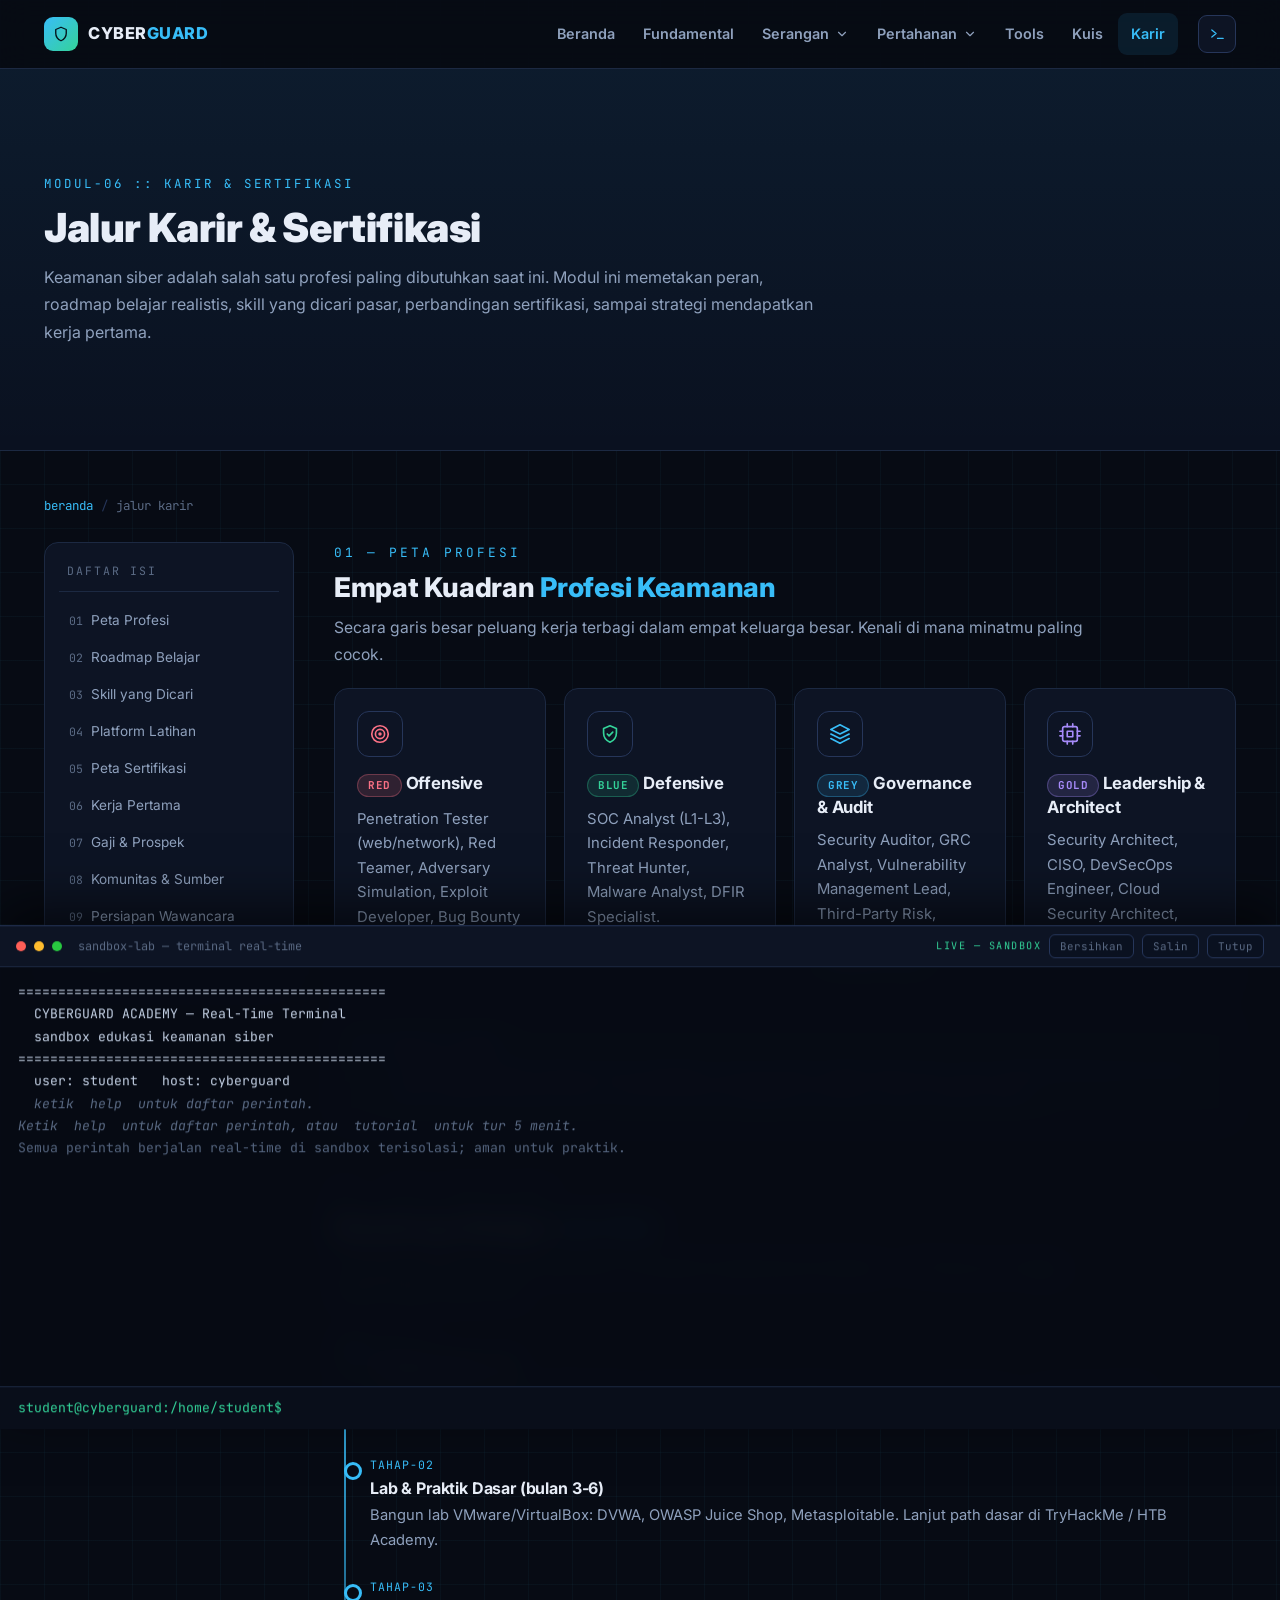
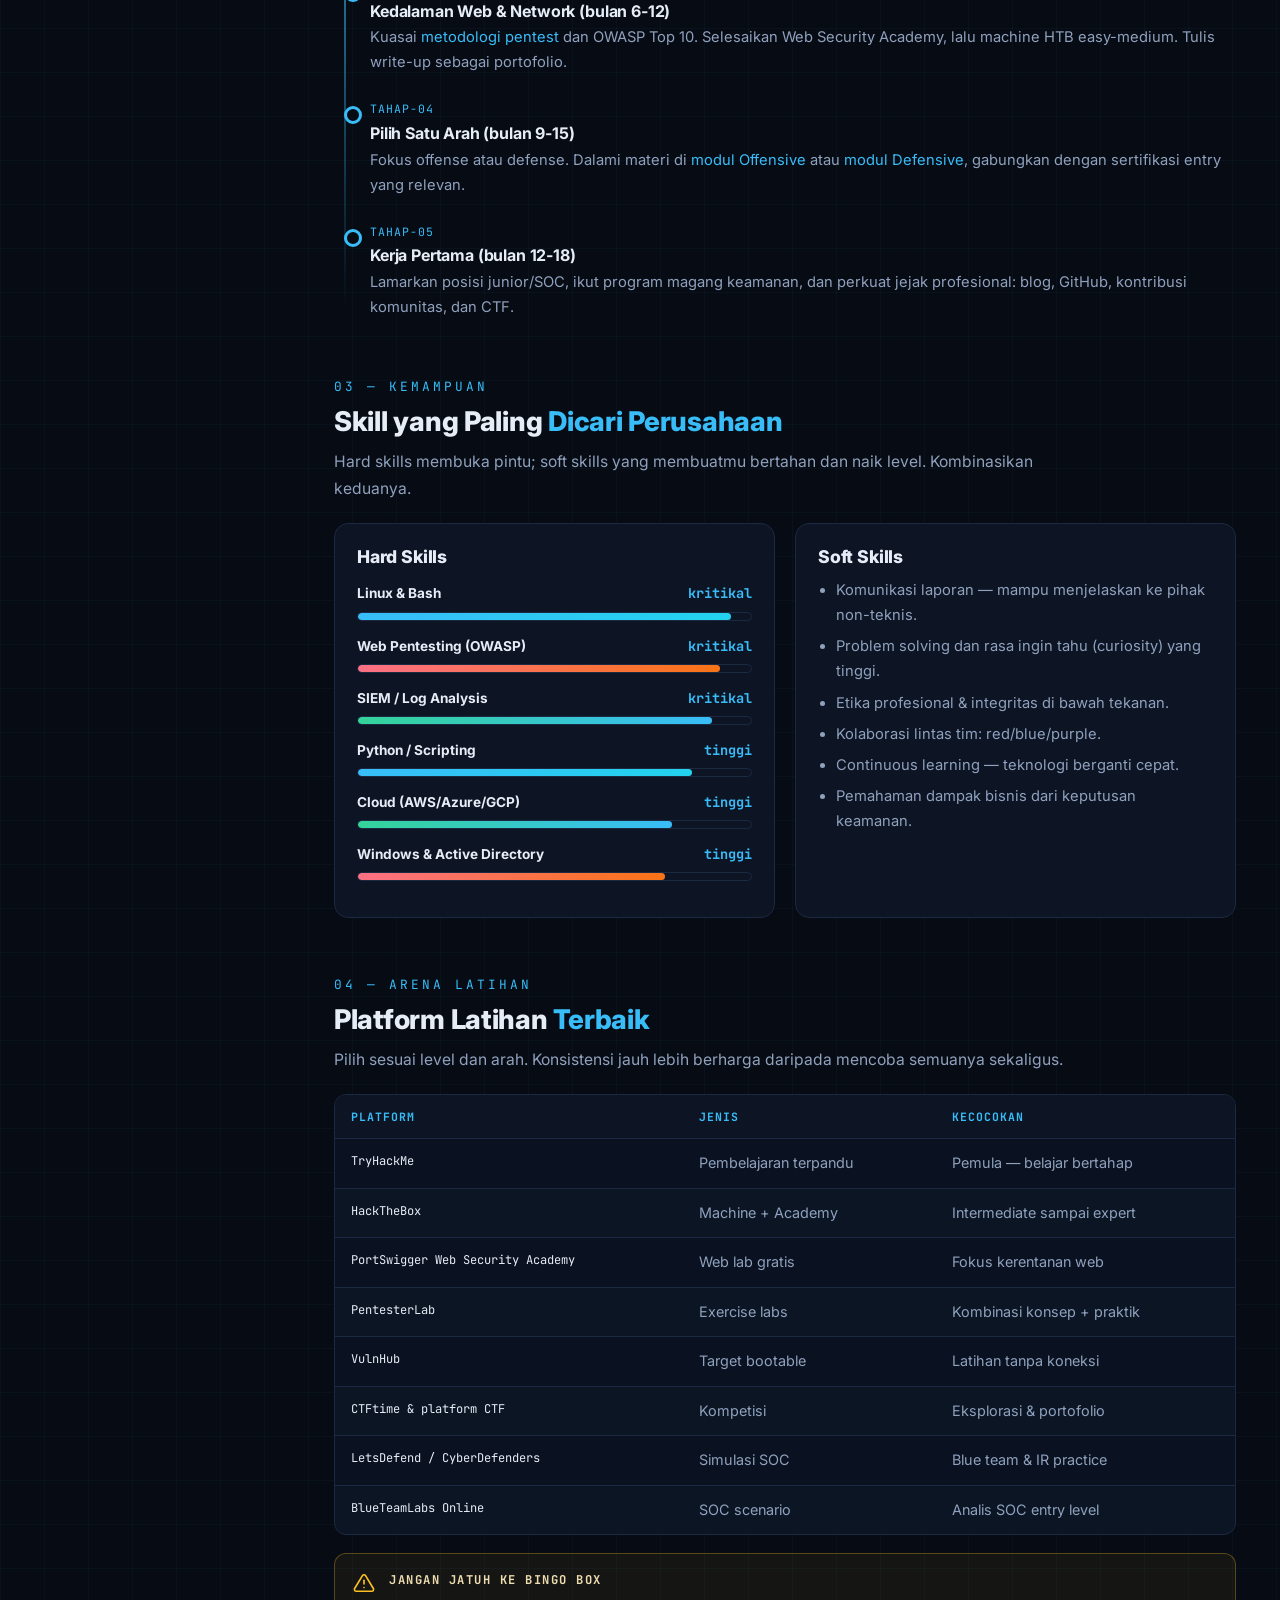
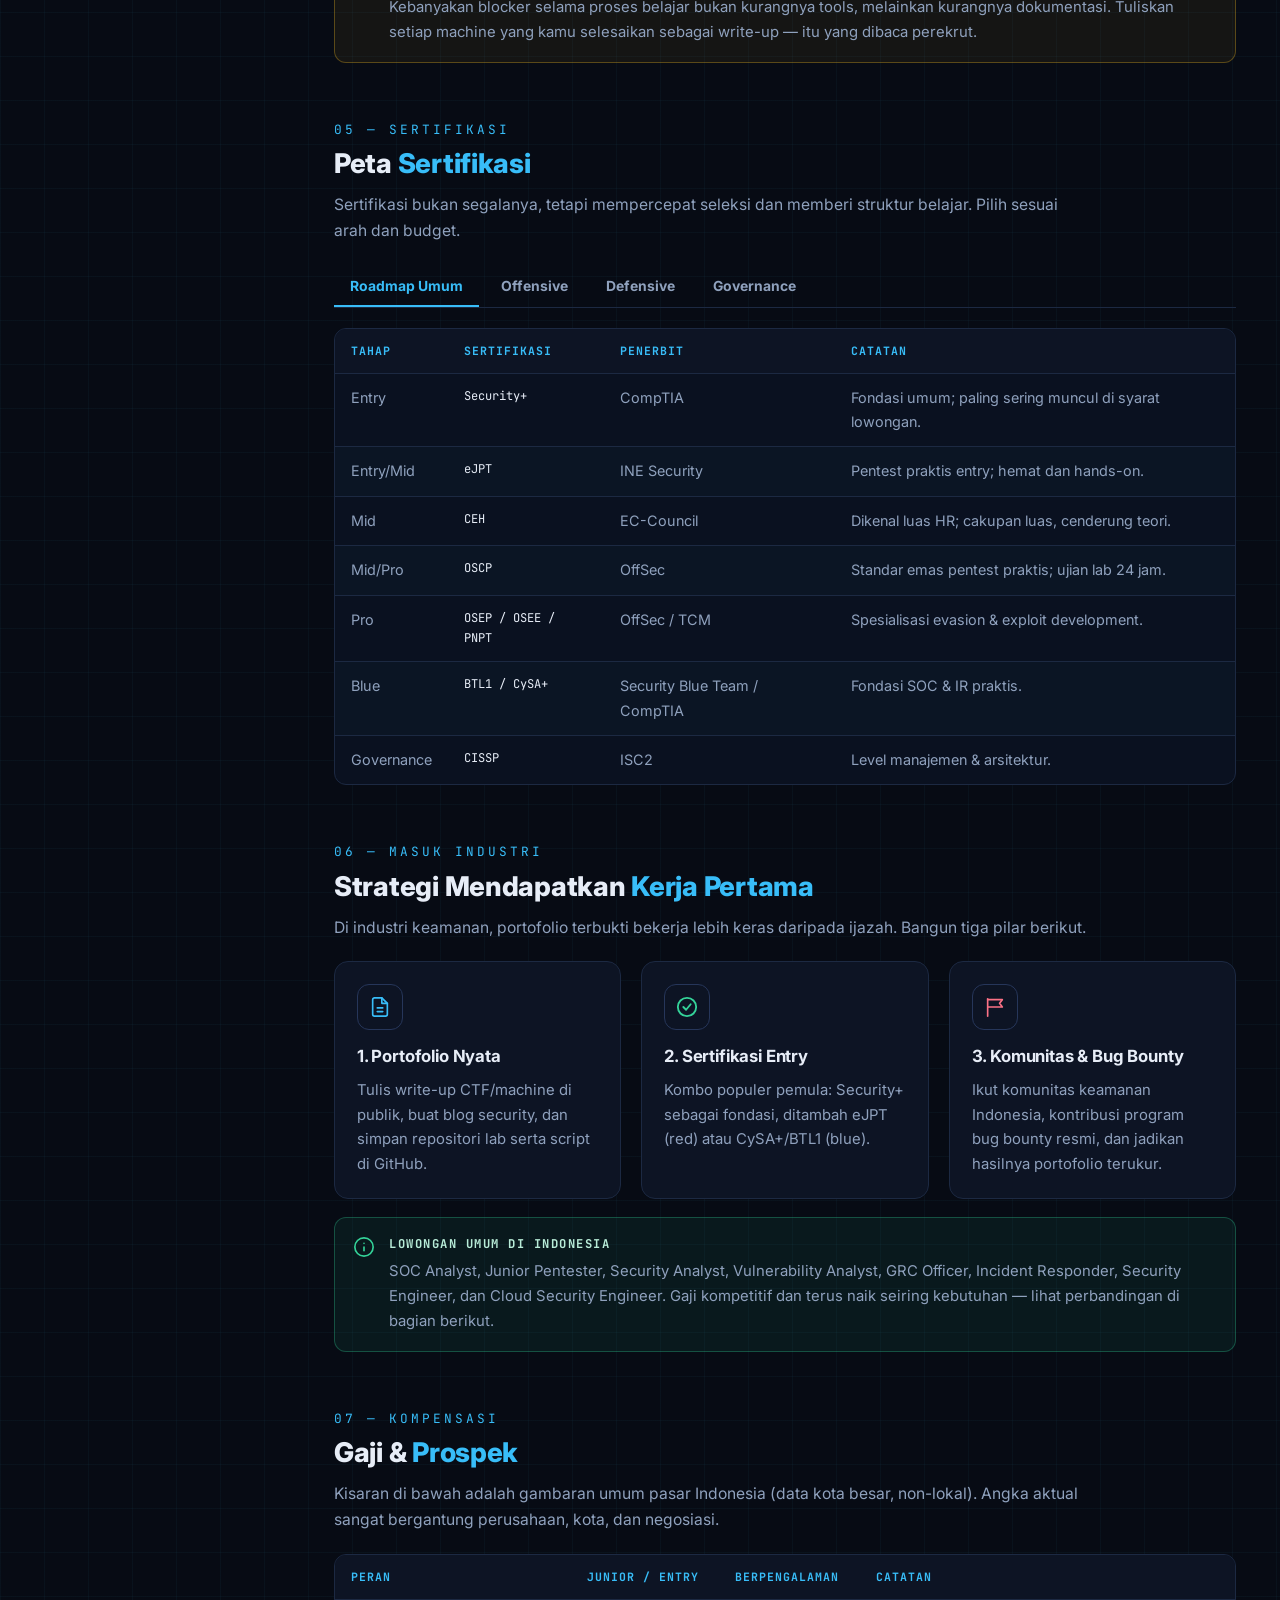
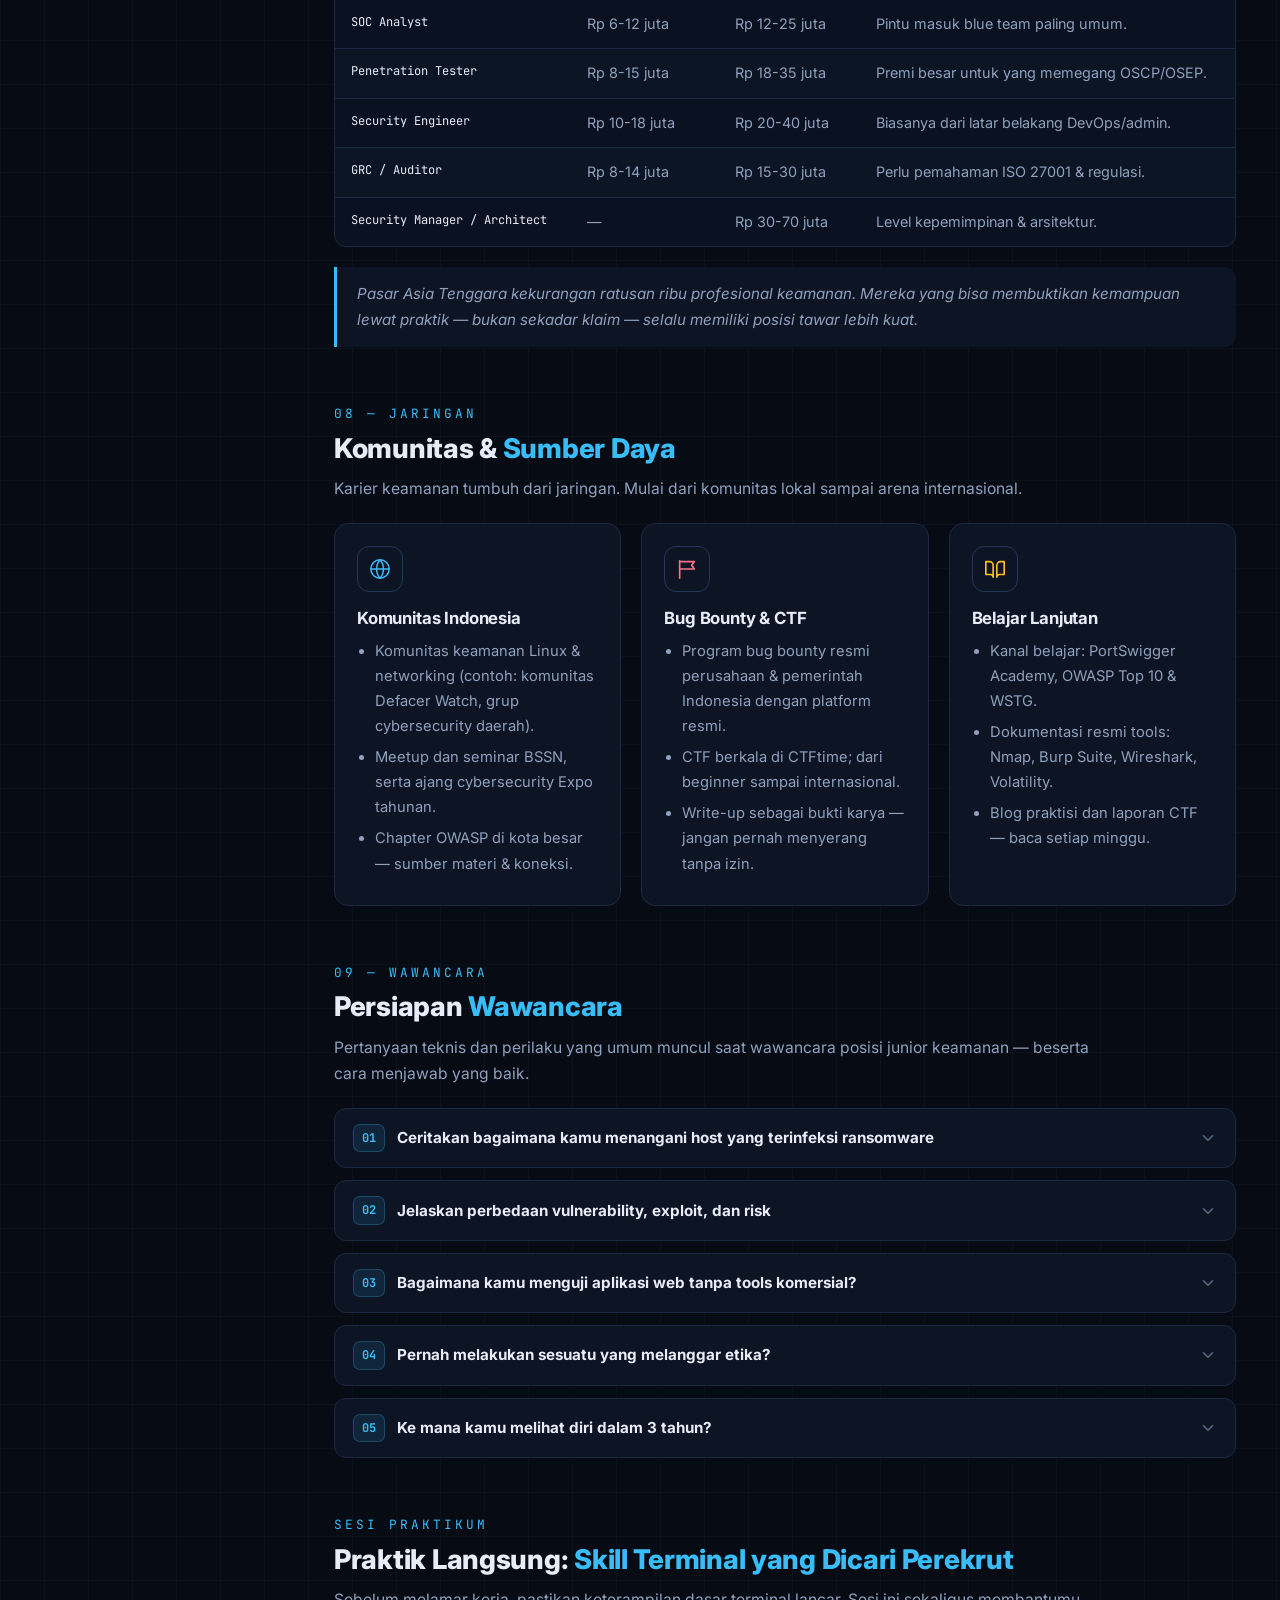
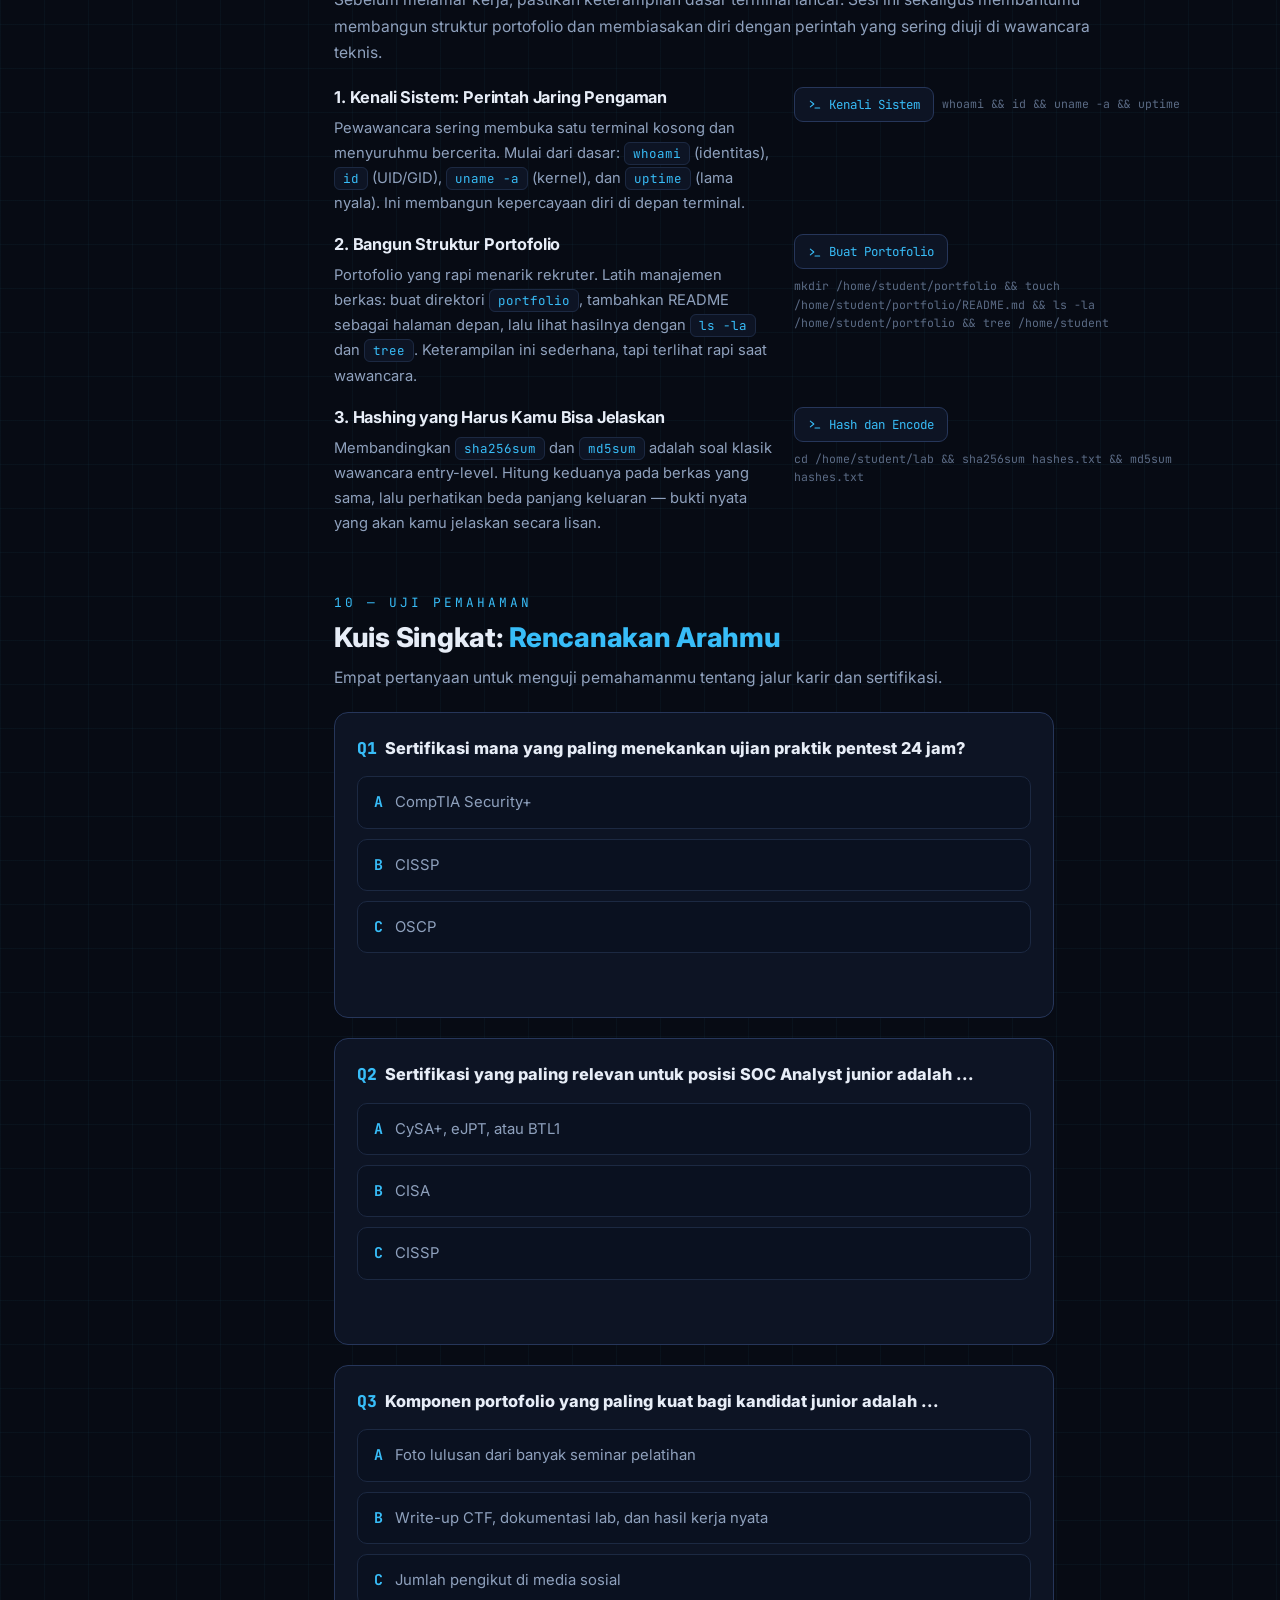
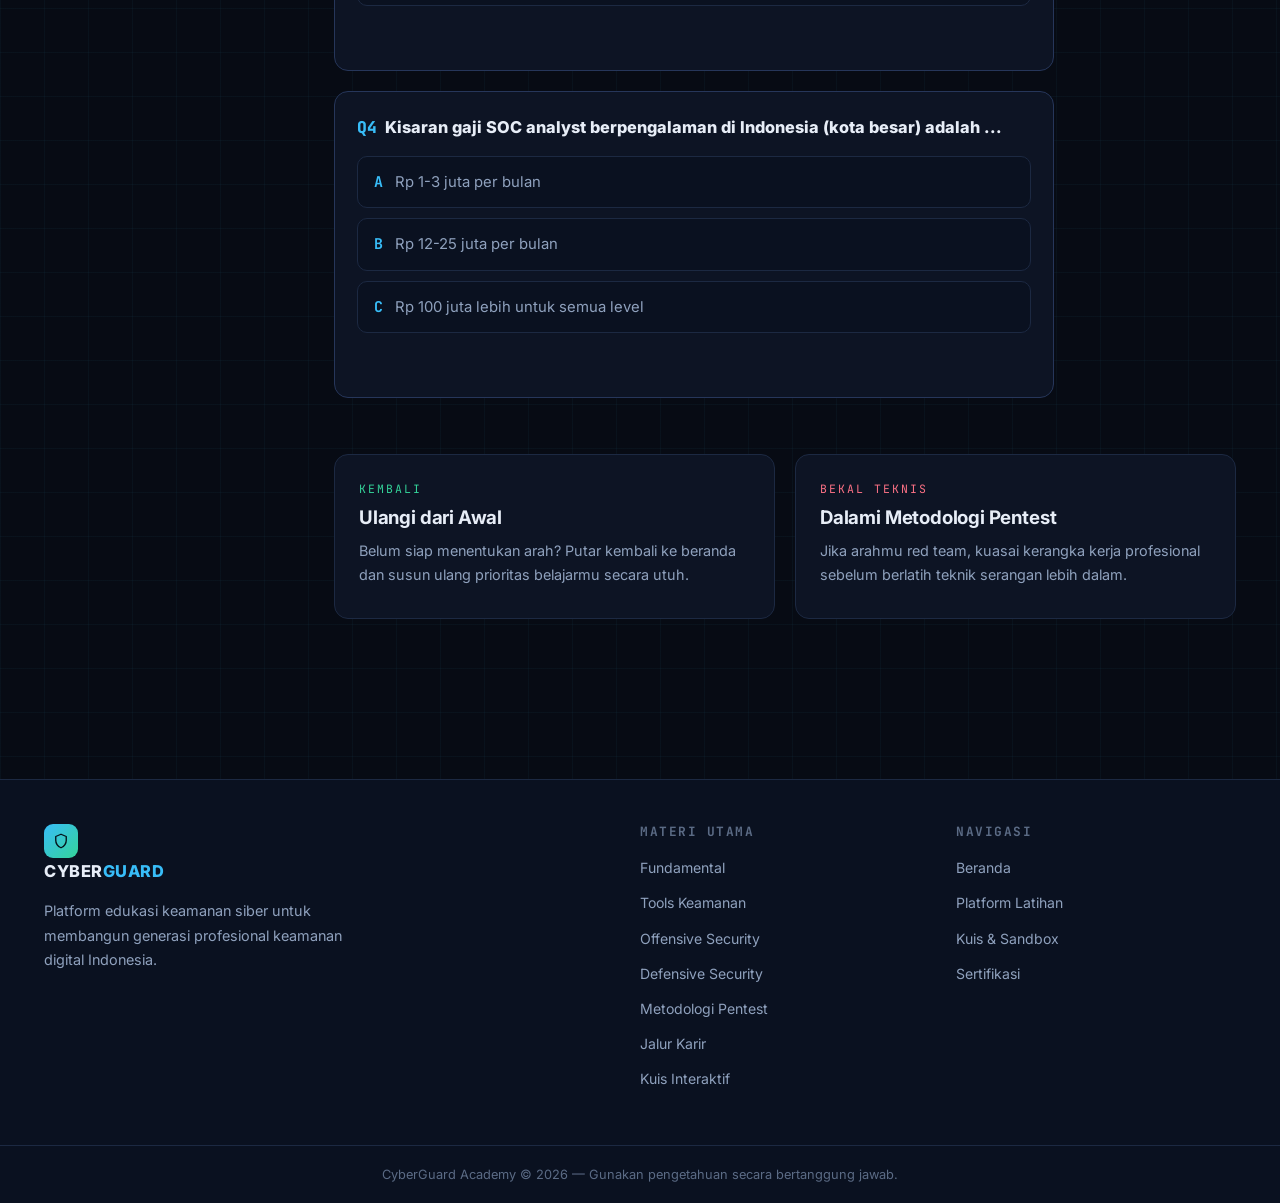
==== commit 104e82f0: "feat: lab end-to-end offensive & blue team, kuis interaktif, sandbox terminal lengkap - Kuis interak" ====
--- a/careers.html
+++ b/careers.html
@@ -44,8 +44,8 @@
         <span class="brand-mark"><svg><use href="#ic-shield"/></svg></span>
         <span class="brand-name">CYBER<span class="c">GUARD</span></span>
       </a>
+      <div class="nav-right">
       <button class="nav-toggle" aria-label="Menu utama"><svg><use href="#ic-menu"/></svg></button>
-      <div class="nav-right">
       <ul class="nav-links">
         <li><a class="nav-link" href="index.html">Beranda</a></li>
         <li><a class="nav-link" href="fundamentals.html">Fundamental</a></li>
@@ -64,6 +64,7 @@
           </div>
         </li>
         <li><a class="nav-link" href="tools.html">Tools</a></li>
+        <li><a class="nav-link" href="quiz.html">Kuis</a></li>
         <li><a class="nav-link active" href="careers.html">Karir</a></li>
       </ul>
       <button class="term-btn" type="button" data-term-toggle aria-label="Buka terminal"><svg><use href="#ic-terminal"/></svg></button>
@@ -507,6 +508,7 @@
           <li><a href="defensive.html">Defensive Security</a></li>
           <li><a href="methodology.html">Metodologi Pentest</a></li>
           <li><a href="careers.html">Jalur Karir</a></li>
+          <li><a href="quiz.html">Kuis Interaktif</a></li>
         </ul>
       </div>
       <div>
--- a/css/styles.css
+++ b/css/styles.css
@@ -146,7 +146,7 @@
   justify-content: space-between;
   height: 68px;
 }
-.brand { display: flex; align-items: center; gap: 10px; color: var(--text); font-weight: 800; letter-spacing: 0.5px; }
+.brand { display: flex; align-items: center; gap: 10px; color: var(--text); font-weight: 800; letter-spacing: 0.5px; flex-shrink: 0; }
 .brand:hover { text-decoration: none; }
 .brand-mark {
   width: 34px; height: 34px;
@@ -219,22 +219,67 @@
 .nav-toggle svg { width: 18px; height: 18px; display: block; }
 
 @media (max-width: 1024px) {
-  .nav-toggle { display: block; }
+  .nav-toggle {
+    display: inline-flex;
+    align-items: center;
+    justify-content: center;
+    width: 40px;
+    height: 40px;
+    padding: 0;
+    transition: 0.15s;
+  }
+  .nav-toggle.open {
+    border-color: var(--cyan);
+    background: rgba(56, 189, 248, 0.12);
+    color: var(--cyan);
+  }
+  .nav-right { gap: 8px; }
+  .term-btn { margin-left: 0; }
   .nav-links {
     position: absolute;
-    top: 68px; left: 0; right: 0;
+    top: 100%;
+    left: 0;
+    right: 0;
     display: none;
     flex-direction: column;
-    background: rgba(7, 11, 20, 0.98);
+    align-items: stretch;
+    background: rgba(7, 11, 20, 0.97);
+    backdrop-filter: blur(14px);
+    -webkit-backdrop-filter: blur(14px);
     border-bottom: 1px solid var(--border-2);
-    padding: 12px 16px 16px;
+    box-shadow: 0 18px 40px rgba(0, 0, 0, 0.55);
+    padding: 10px 14px 16px;
+    gap: 2px;
+    max-height: calc(100vh - 68px);
+    overflow-y: auto;
+    -webkit-overflow-scrolling: touch;
   }
   .nav-links.open { display: flex; }
+  .nav-links > li { width: 100%; }
   .nav-dd { width: 100%; }
-  .dd-menu { position: static; box-shadow: none; opacity: 1; visibility: visible; transform: none; display: none;
-    border: none; border-left: 2px solid var(--cyan); margin: 4px 0 4px 8px; border-radius: 0; background: transparent; }
+  .nav-dd > .nav-link { justify-content: space-between; }
+  .dd-menu {
+    position: static;
+    box-shadow: none;
+    opacity: 1;
+    visibility: visible;
+    transform: none;
+    display: none;
+    border: none;
+    border-left: 2px solid var(--cyan);
+    margin: 2px 8px 4px 12px;
+    border-radius: 0;
+    background: transparent;
+    padding: 2px 0;
+  }
   .nav-dd.open .dd-menu { display: block; }
-  .nav-link { width: 100%; }
+  .nav-link {
+    width: 100%;
+    padding: 12px 14px;
+    border-radius: 10px;
+    font-size: 0.95rem;
+  }
+  .dd-menu a { padding: 11px 12px; }
 }
 
 /* ============ HERO ============ */
@@ -820,6 +865,119 @@
 .foot-note { border-top: 1px solid var(--border); padding: 18px 24px; text-align: center; color: var(--mute); font-size: 0.8rem; }
 @media (max-width: 640px) { .footer-inner { grid-template-columns: 1fr; } }
 
+/* ============ QUIZ APP (halaman quiz.html) ============ */
+.quiz-stage { animation: fadeIn 0.25s ease; }
+.quiz-tabs { row-gap: 8px; margin-bottom: 22px; border-bottom: 1px solid var(--border); }
+.quiz-tab-ic { width: 16px; height: 16px; }
+.tab-btn { display: inline-flex; align-items: center; gap: 7px; }
+.tab-btn .quiz-tab-count {
+  font-family: var(--mono);
+  font-size: 0.7rem;
+  color: var(--dim);
+  background: var(--bg-3);
+  border: 1px solid var(--border);
+  border-radius: 999px;
+  padding: 1px 8px;
+}
+.tab-btn.active .quiz-tab-count { color: var(--cyan); border-color: rgba(56,189,248,0.4); }
+
+.quiz-meta {
+  display: flex;
+  gap: 12px;
+  justify-content: space-between;
+  align-items: baseline;
+  margin: 6px 0 16px;
+  font-family: var(--mono);
+  font-size: 0.82rem;
+  color: var(--dim);
+}
+.quiz-meta b { color: var(--cyan); }
+.quiz-score b { color: var(--lime); }
+.quiz-progress {
+  height: 8px;
+  background: var(--bg-3);
+  border: 1px solid var(--border);
+  border-radius: 999px;
+  overflow: hidden;
+}
+.quiz-progress-bar {
+  height: 100%;
+  background: linear-gradient(90deg, var(--cyan), var(--cyan-2));
+  border-radius: 999px;
+  transition: width 0.3s ease;
+}
+.quiz-stage .quiz-q {
+  display: flex;
+  align-items: flex-start;
+  gap: 10px;
+  margin: 18px 0 16px;
+  font-size: 1.08rem;
+  color: var(--text);
+}
+.quiz-stage .quiz-qnum {
+  font-family: var(--mono);
+  font-size: 0.72rem;
+  color: var(--cyan);
+  background: rgba(56, 189, 248, 0.1);
+  border: 1px solid rgba(56, 189, 248, 0.25);
+  border-radius: 7px;
+  padding: 3px 9px;
+  flex-shrink: 0;
+  margin-top: 2px;
+}
+.quiz-opts { display: grid; gap: 10px; }
+.quiz-opt { width: 100%; text-align: left; align-items: baseline; }
+.quiz-opt:disabled { cursor: default; }
+.quiz-feedback { margin-top: 16px; padding: 12px 14px; border-radius: 10px; border: 1px solid transparent; }
+.quiz-feedback.ok { color: var(--lime); background: rgba(52, 211, 153, 0.08); border-color: rgba(52, 211, 153, 0.25); }
+.quiz-feedback.bad { color: var(--rose); background: rgba(251, 113, 133, 0.08); border-color: rgba(251, 113, 133, 0.25); }
+.quiz-hint { color: var(--mute); }
+
+.quiz-nav { display: flex; flex-wrap: wrap; gap: 10px; margin-top: 20px; }
+.q-btn {
+  background: var(--bg-3);
+  border: 1px solid var(--border-2);
+  color: var(--text);
+  font-weight: 700;
+  font-size: 0.9rem;
+  padding: 11px 18px;
+  border-radius: 10px;
+  cursor: pointer;
+  transition: 0.15s;
+}
+.q-btn:hover { border-color: var(--cyan); color: var(--cyan); text-decoration: none; }
+.q-next { background: linear-gradient(135deg, var(--cyan), var(--cyan-2)); color: #04121a; border-color: transparent; }
+.q-next:hover { color: #04121a; }
+.q-result { background: linear-gradient(135deg, var(--lime), var(--cyan)); color: #04120c; border-color: transparent; }
+.q-result:hover { color: #04120c; }
+.q-reset { border-style: dashed; }
+
+.quiz-result { background: var(--card); border: 1px solid var(--border-2); border-radius: 14px; padding: 24px; box-shadow: var(--shadow); }
+.quiz-verdict { text-align: center; padding: 8px 0 18px; }
+.quiz-verdict-score { font-size: 2.6rem; font-weight: 900; font-family: var(--mono); color: var(--dim); }
+.quiz-verdict-score b { color: var(--lime); }
+.quiz-verdict-pct { font-family: var(--mono); font-size: 1.05rem; color: var(--cyan); margin-top: 2px; }
+.quiz-verdict-msg { color: var(--dim); margin-top: 10px; font-size: 0.98rem; }
+.quiz-progress-lg { height: 12px; margin-bottom: 22px; }
+.quiz-review { display: grid; gap: 10px; border-top: 1px solid var(--border); padding-top: 18px; }
+.quiz-review-item { display: flex; gap: 12px; padding: 13px 14px; border-radius: 10px; border: 1px solid var(--border); background: var(--bg-2); }
+.quiz-review-item.ok { border-left: 3px solid var(--lime); }
+.quiz-review-item.bad { border-left: 3px solid var(--rose); }
+.quiz-review-mark { font-weight: 900; font-family: var(--mono); color: var(--lime); flex-shrink: 0; }
+.quiz-review-item.bad .quiz-review-mark { color: var(--rose); }
+.quiz-review-body { font-size: 0.9rem; color: var(--dim); min-width: 0; }
+.quiz-review-q { color: var(--text); margin-bottom: 4px; }
+.quiz-review-ans { margin-bottom: 4px; }
+.q-correct { color: var(--lime); font-weight: 700; }
+.q-wrong { color: var(--rose); font-weight: 700; }
+.quiz-review-exp { color: var(--mute); font-size: 0.85rem; border-top: 1px dashed var(--border); padding-top: 6px; margin-top: 6px; }
+
+@media (max-width: 640px) {
+  .quiz-meta { flex-direction: column; gap: 4px; }
+  .quiz-result { padding: 18px 14px; }
+  .quiz-verdict-score { font-size: 2rem; }
+}
+
 /* ============ BADGE LIST (tools) ============ */
 .tooltip-grid { display: grid; grid-template-columns: repeat(auto-fill, minmax(310px, 1fr)); gap: 18px; margin-top: 16px; }
 
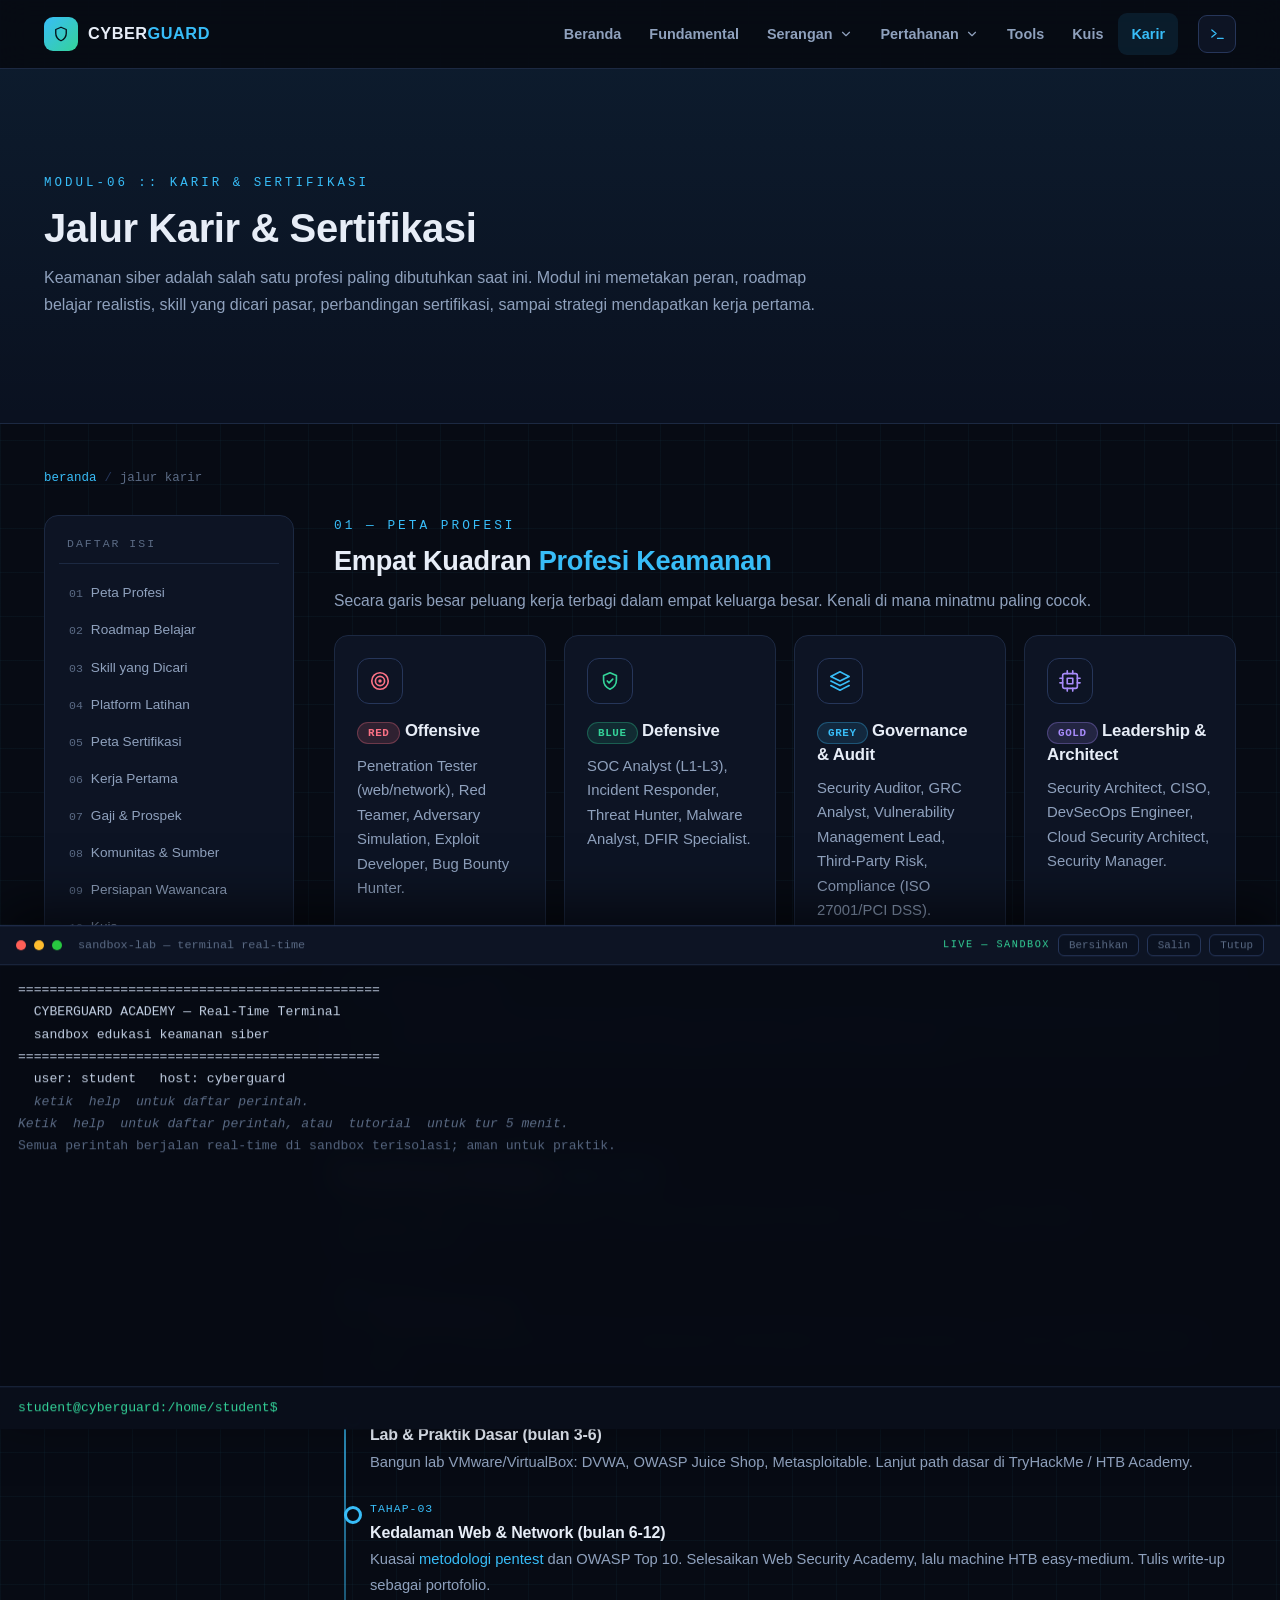
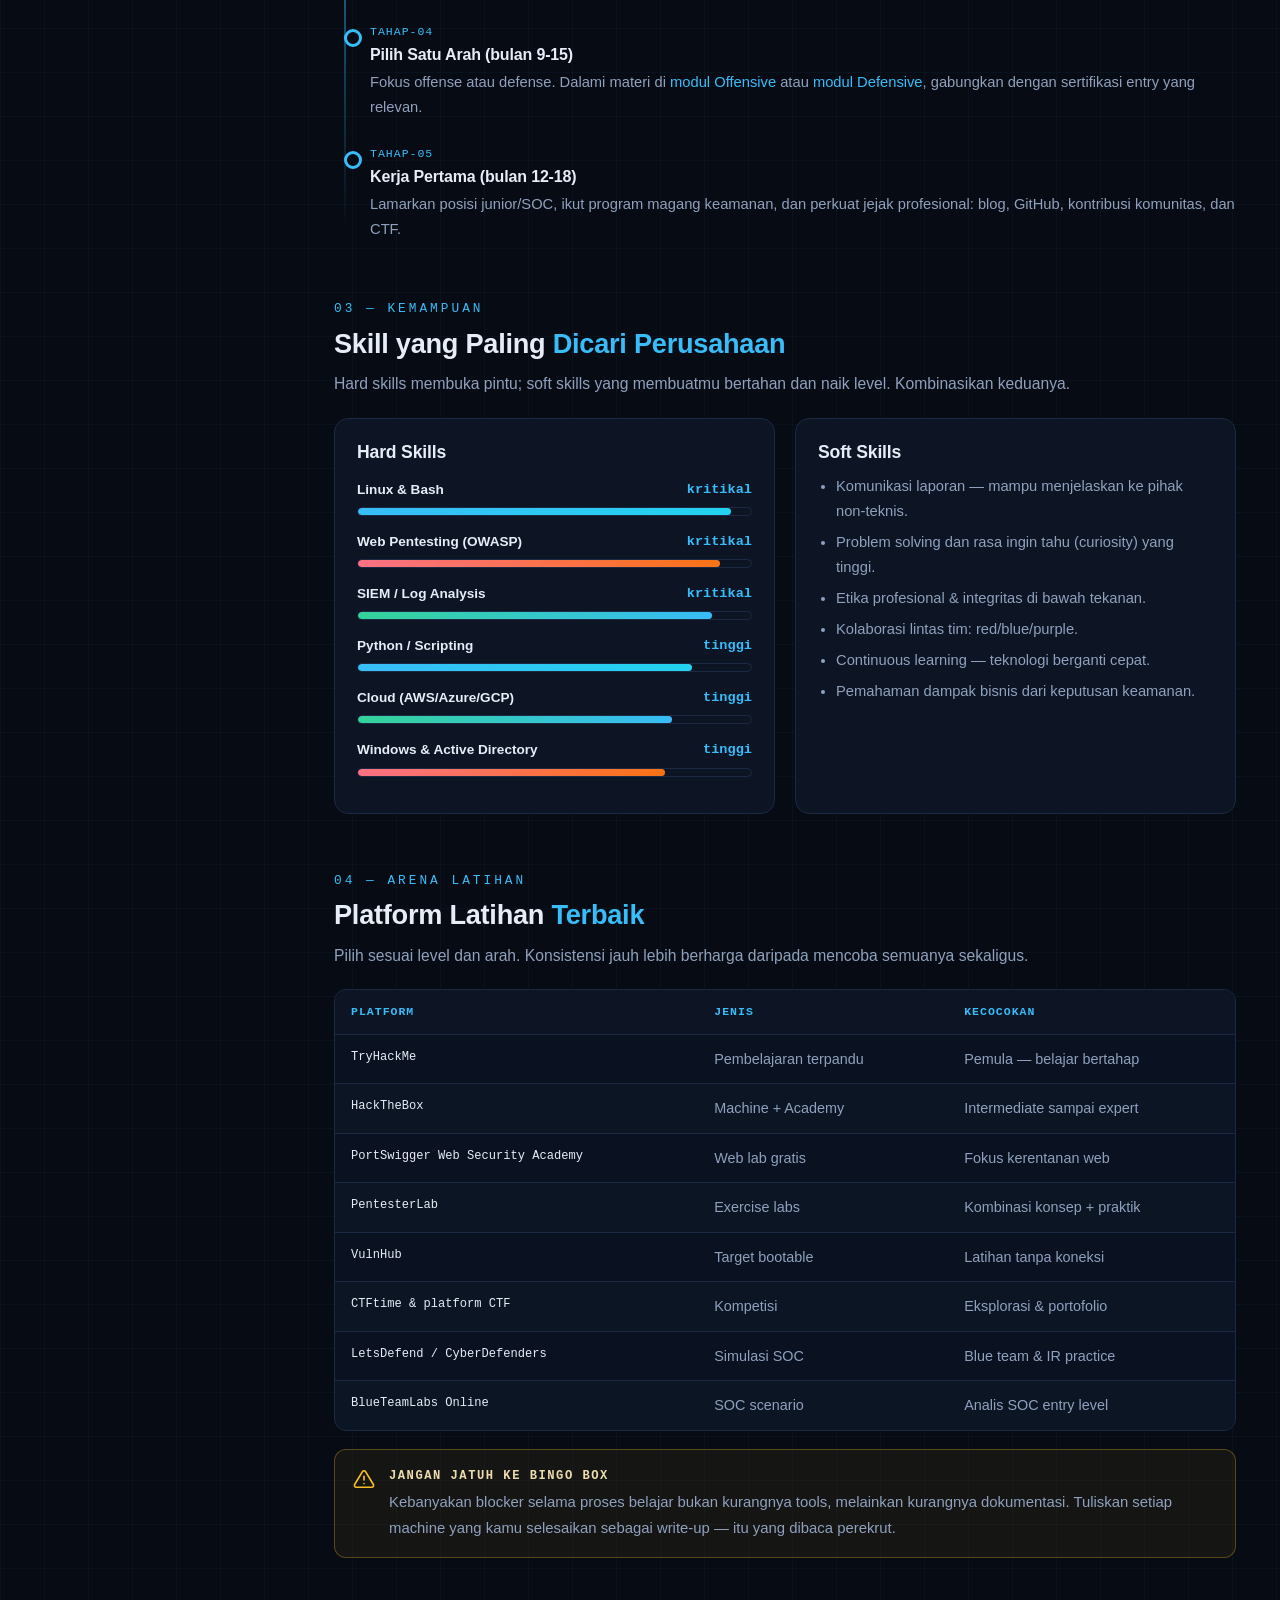
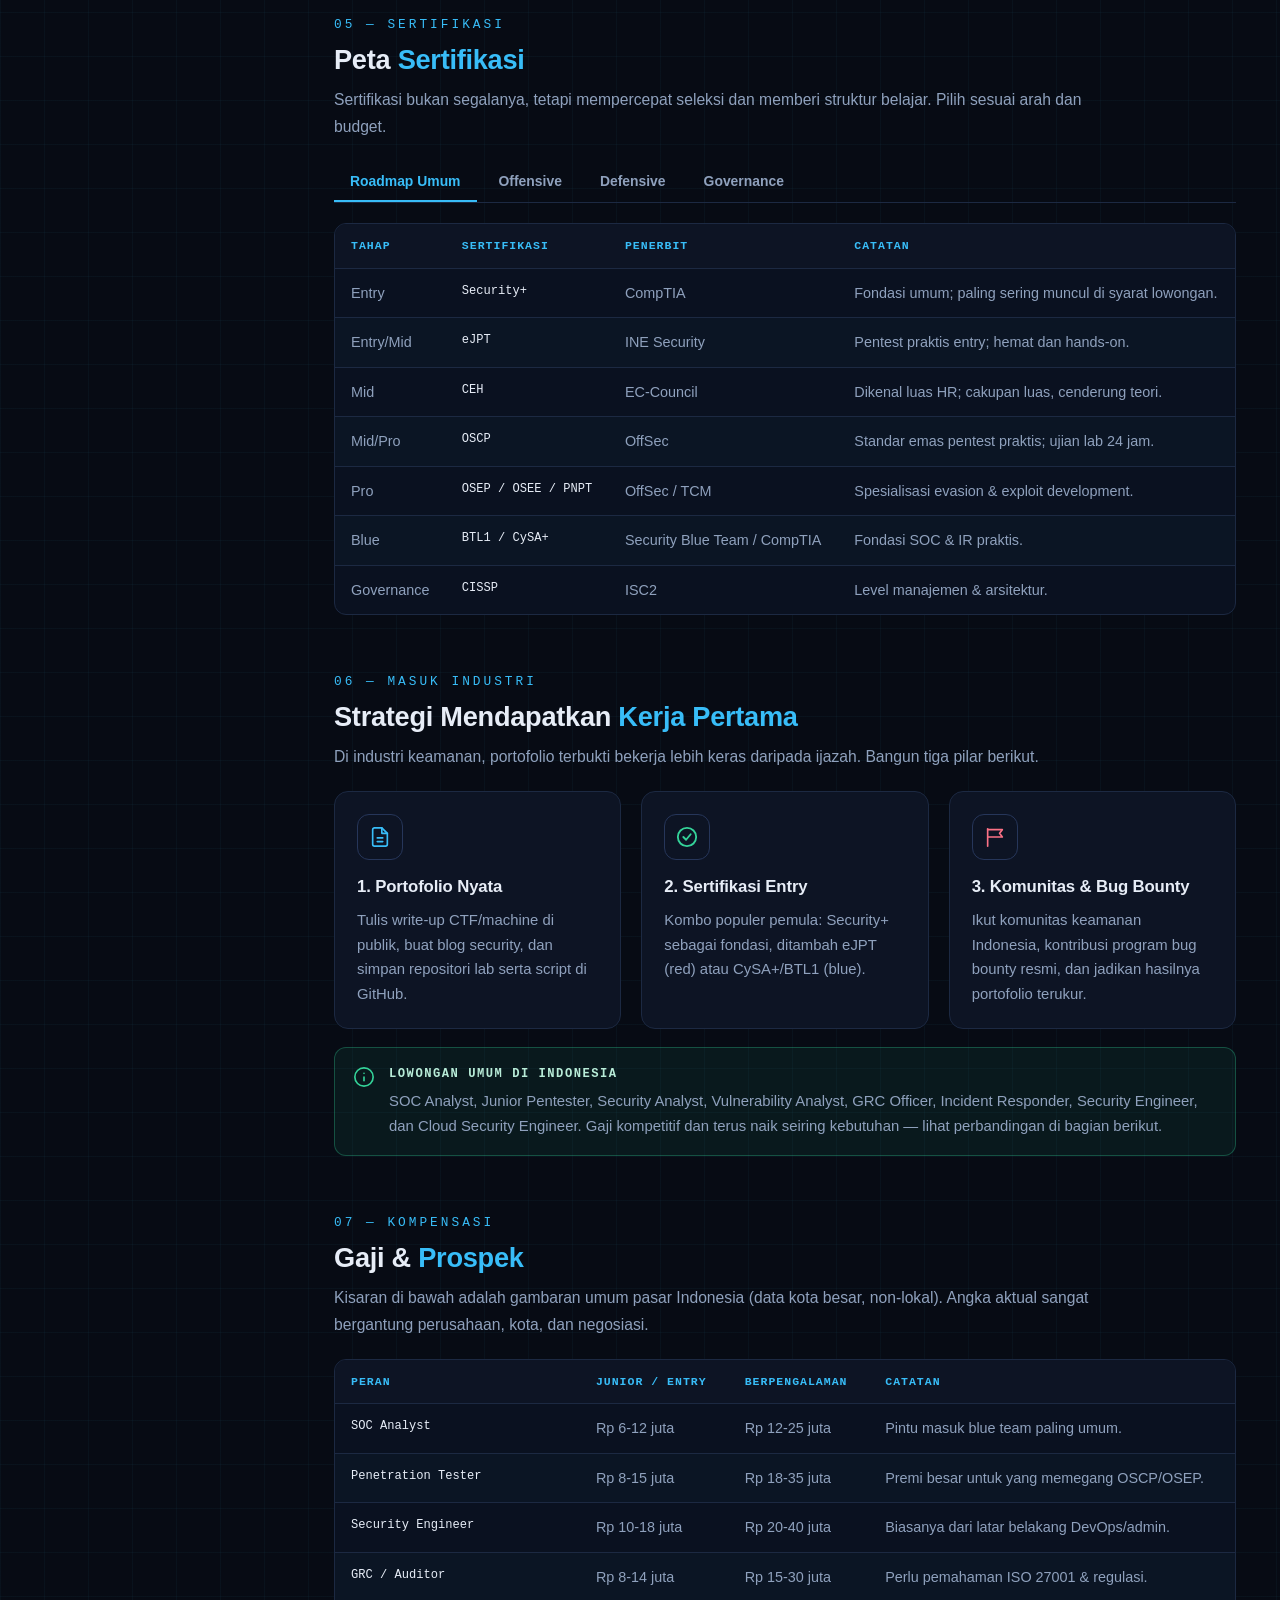
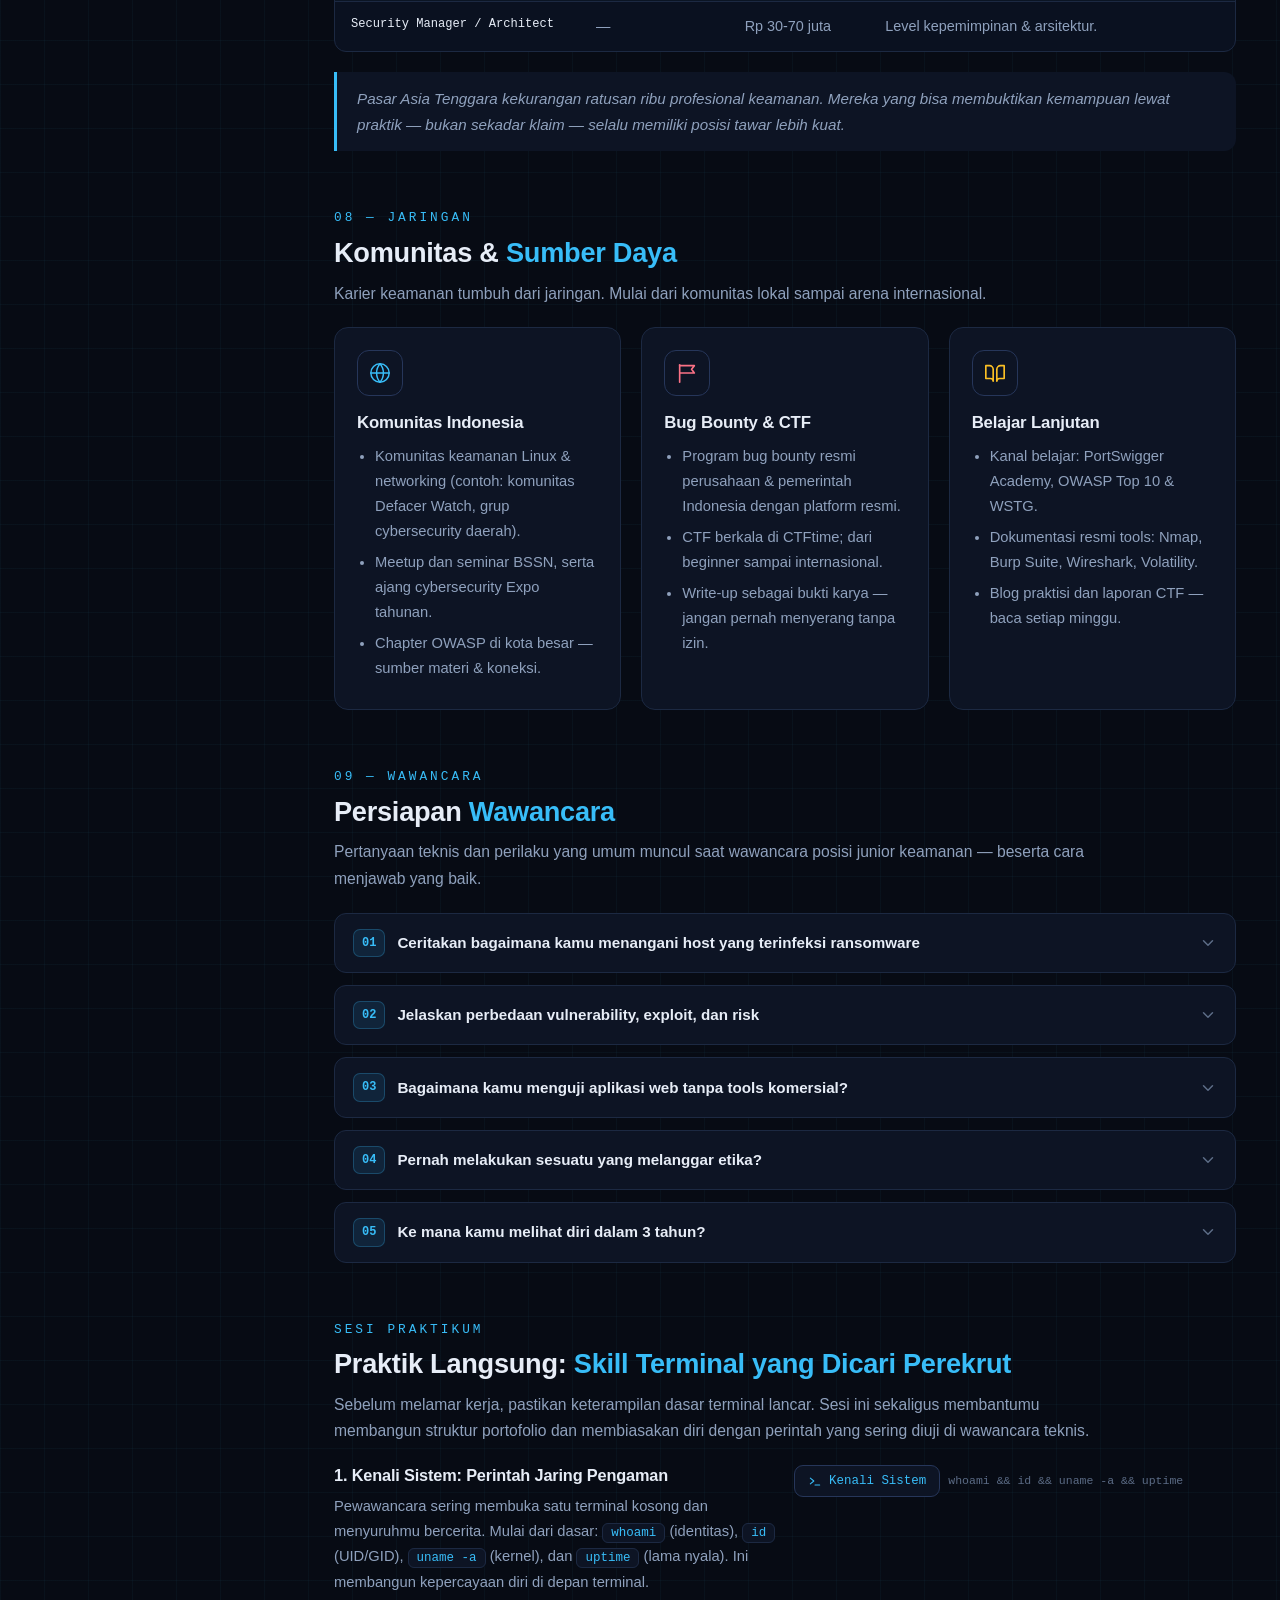
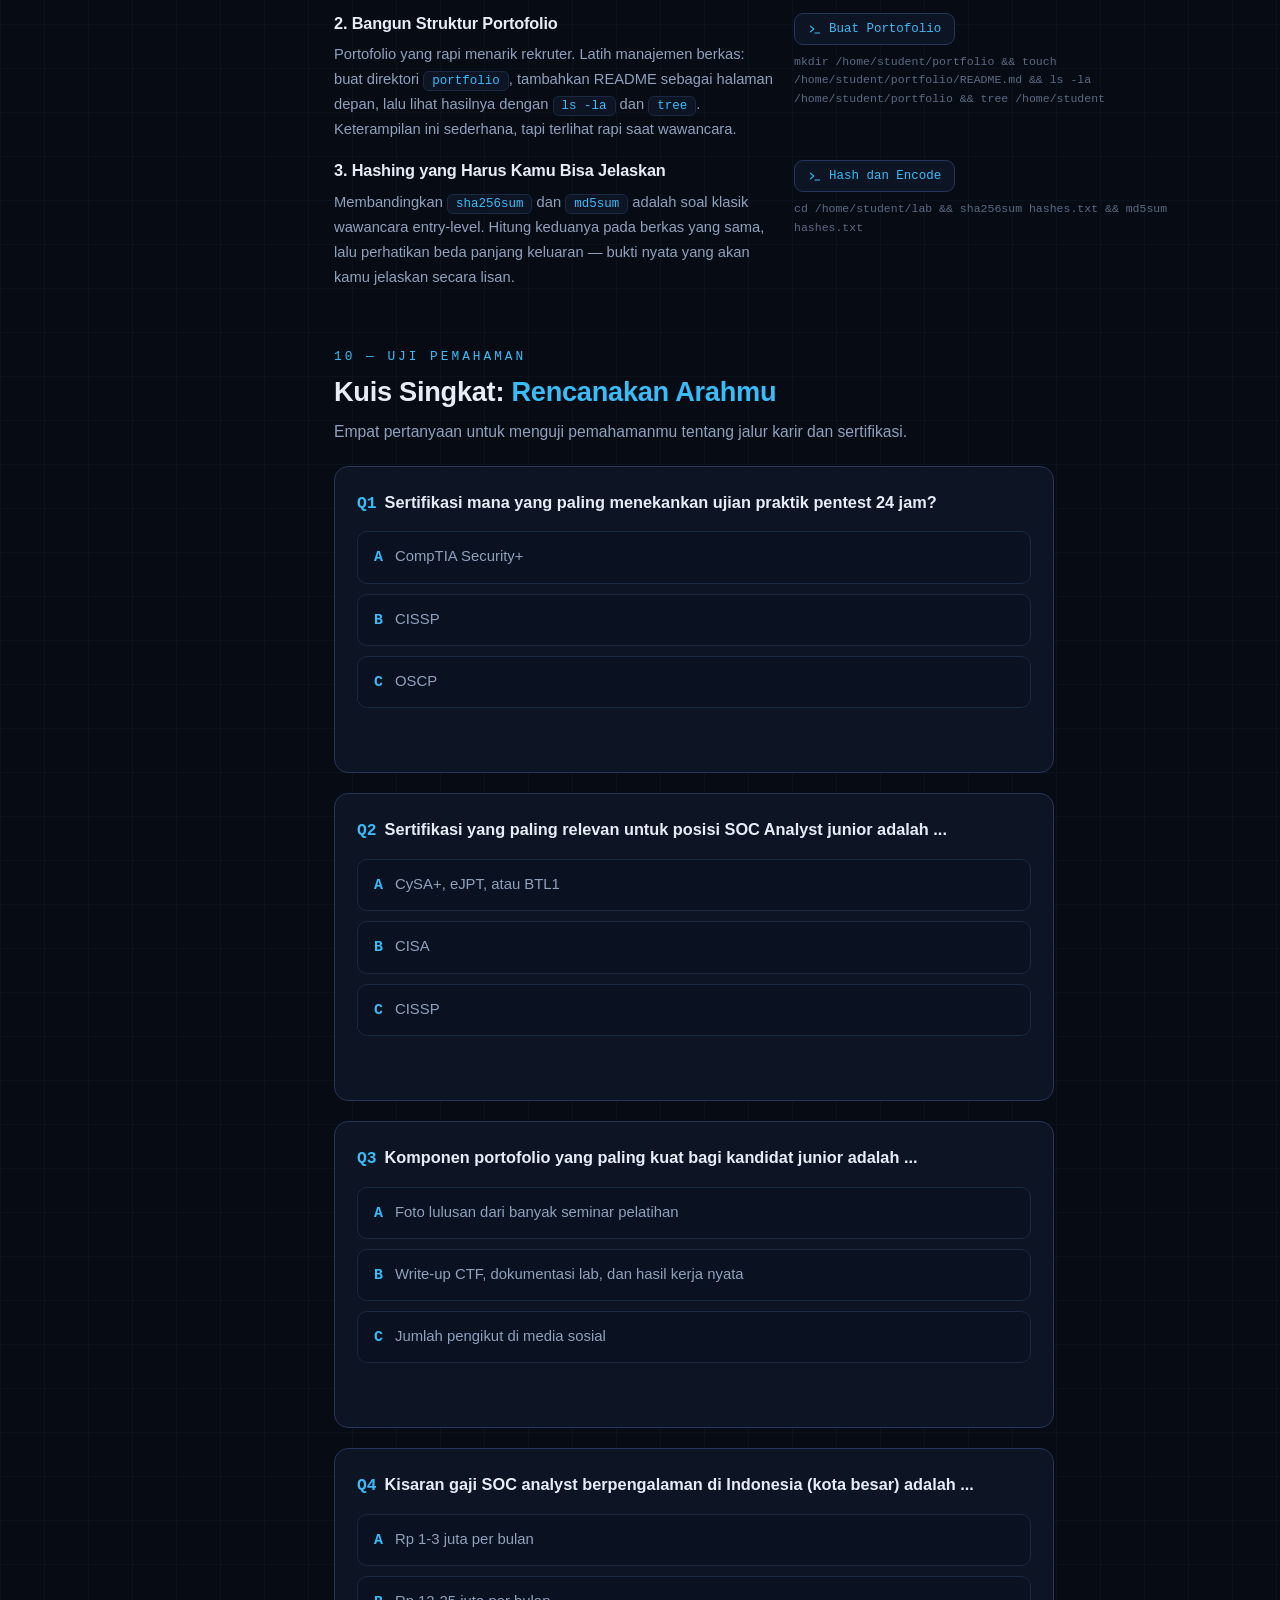
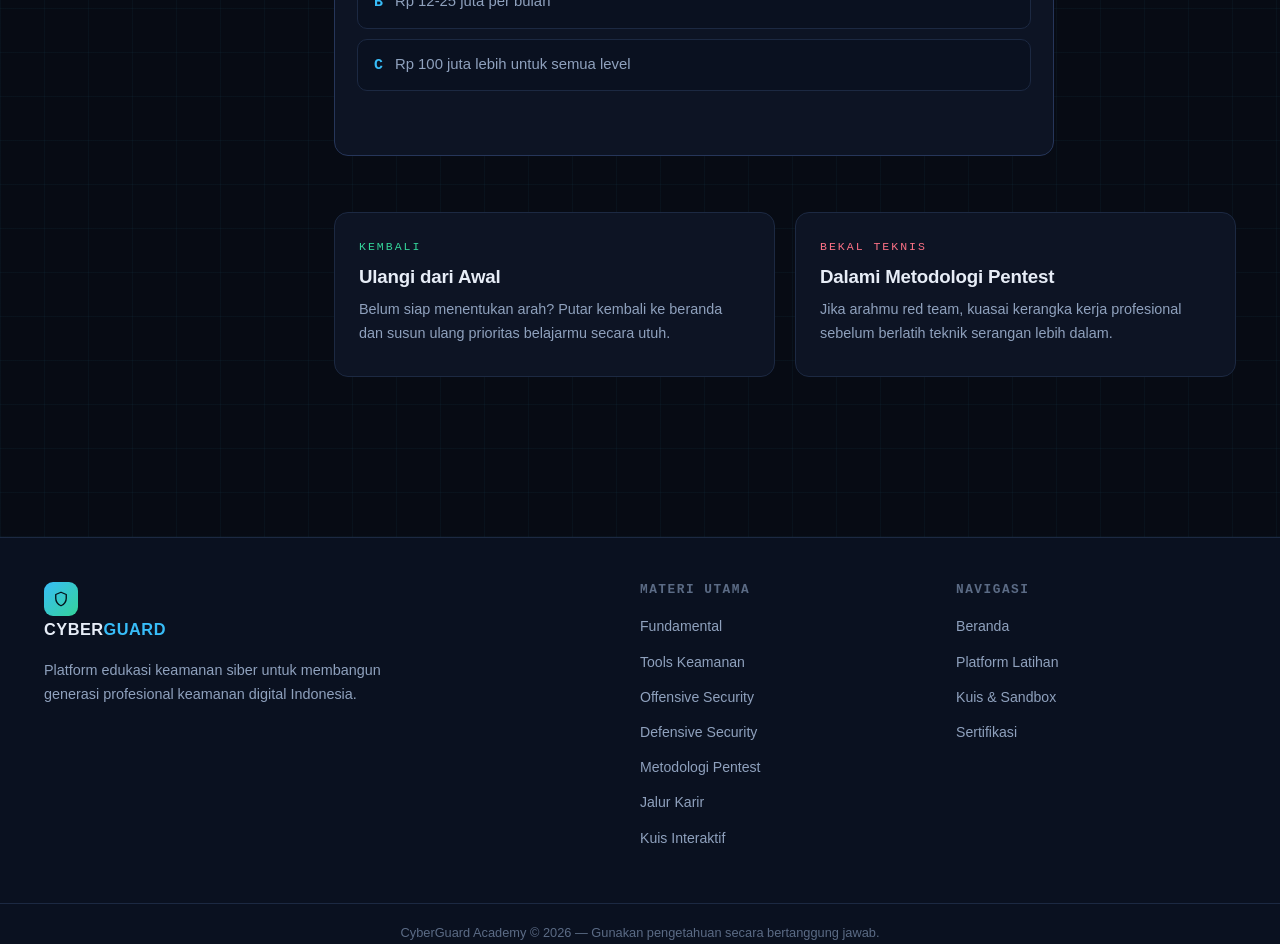
==== commit c4402671: "feat: kuis 607 soal, simulasi penuh end-to-end, dan security headers - bank soal diperluas jadi 607 " ====
--- a/careers.html
+++ b/careers.html
@@ -3,6 +3,8 @@
 <head>
   <meta charset="UTF-8">
   <meta name="viewport" content="width=device-width, initial-scale=1.0">
+  <meta http-equiv="Content-Security-Policy" content="default-src 'self'; script-src 'self'; style-src 'self' 'unsafe-inline' https://fonts.googleapis.com; font-src 'self' https://fonts.gstatic.com data:; img-src 'self' data:; connect-src 'self'; object-src 'none'; base-uri 'self'; form-action 'self'; frame-ancestors 'none'">
+  <meta name="referrer" content="no-referrer">
   <meta name="description" content="Jalur Karir & Sertifikasi Keamanan Siber — peta profesi, roadmap belajar, skill yang dicari, platform latihan, perbandingan sertifikasi (eJPT, OSCP, CEH, CISSP, BTL1), tips kerja dan kuis.">
   <title>Jalur Karir &amp; Sertifikasi — CyberGuard Academy</title>
   <link rel="preconnect" href="https://fonts.googleapis.com">
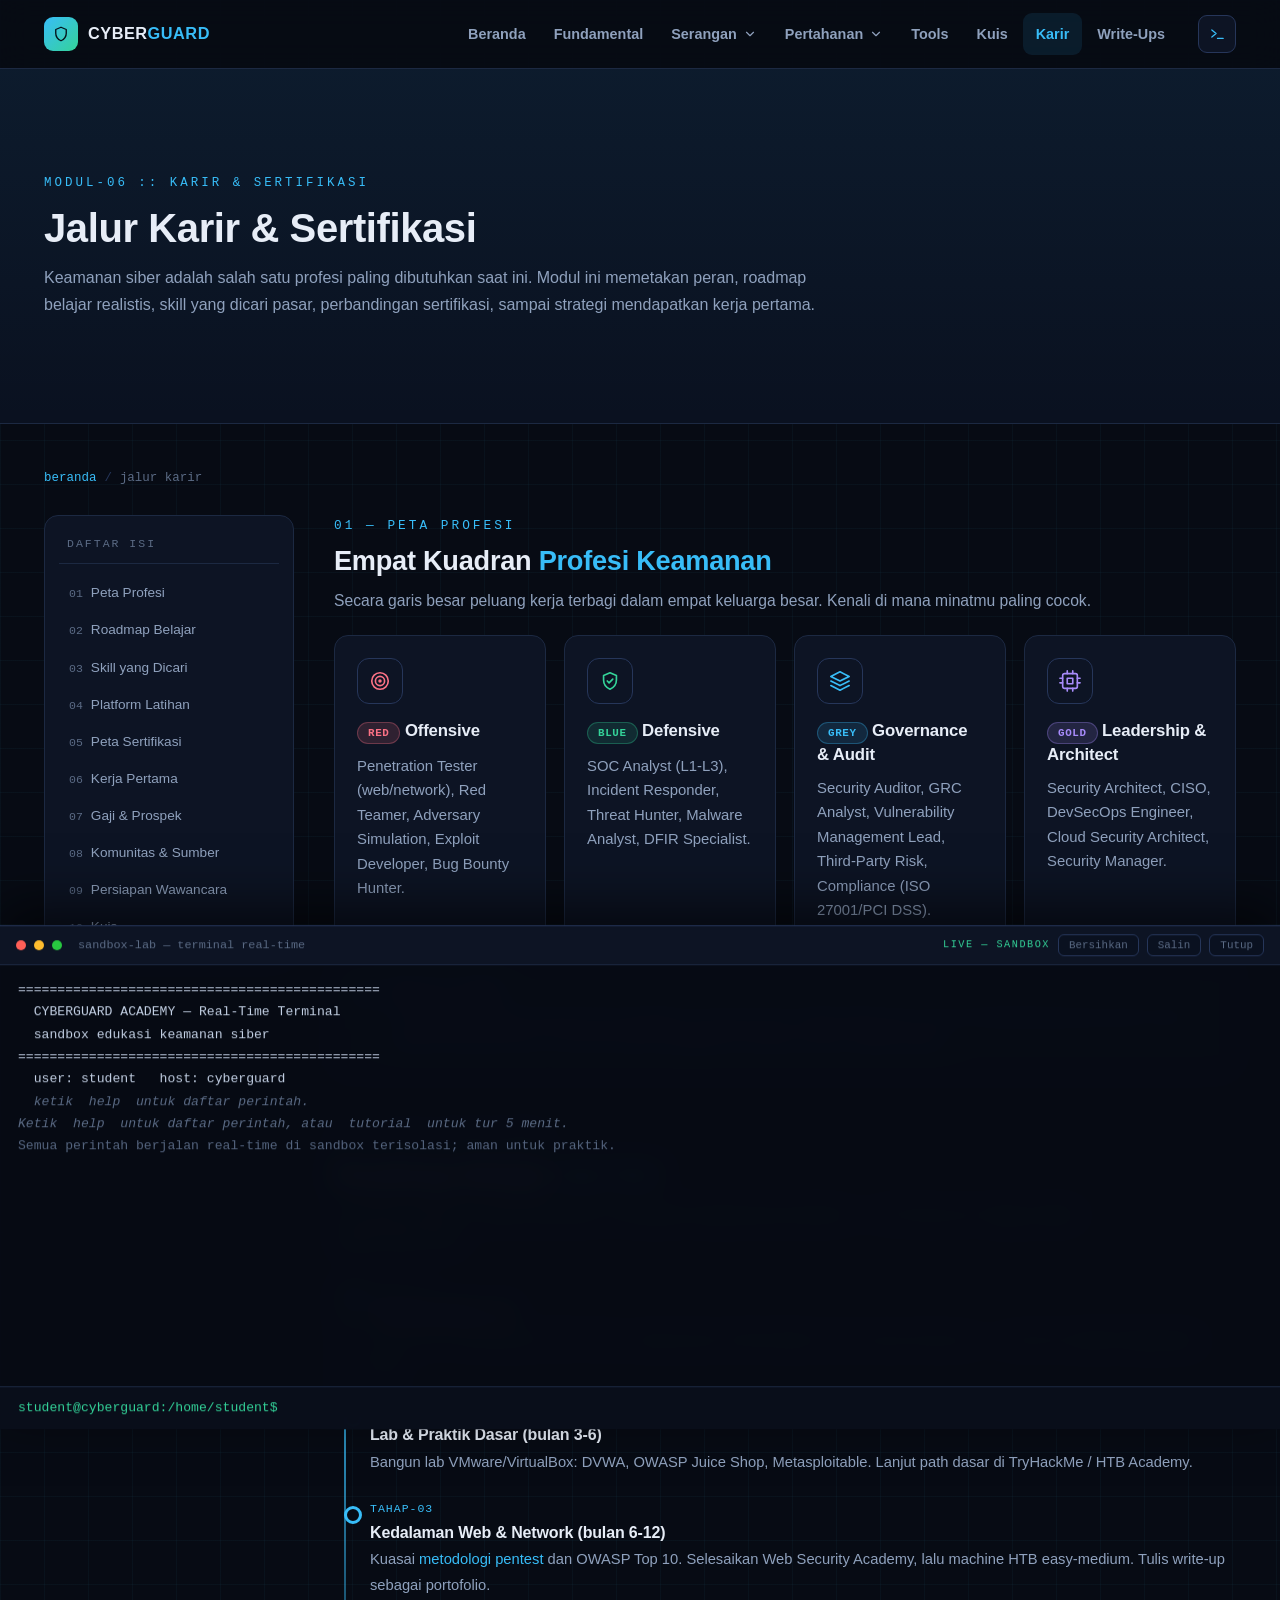
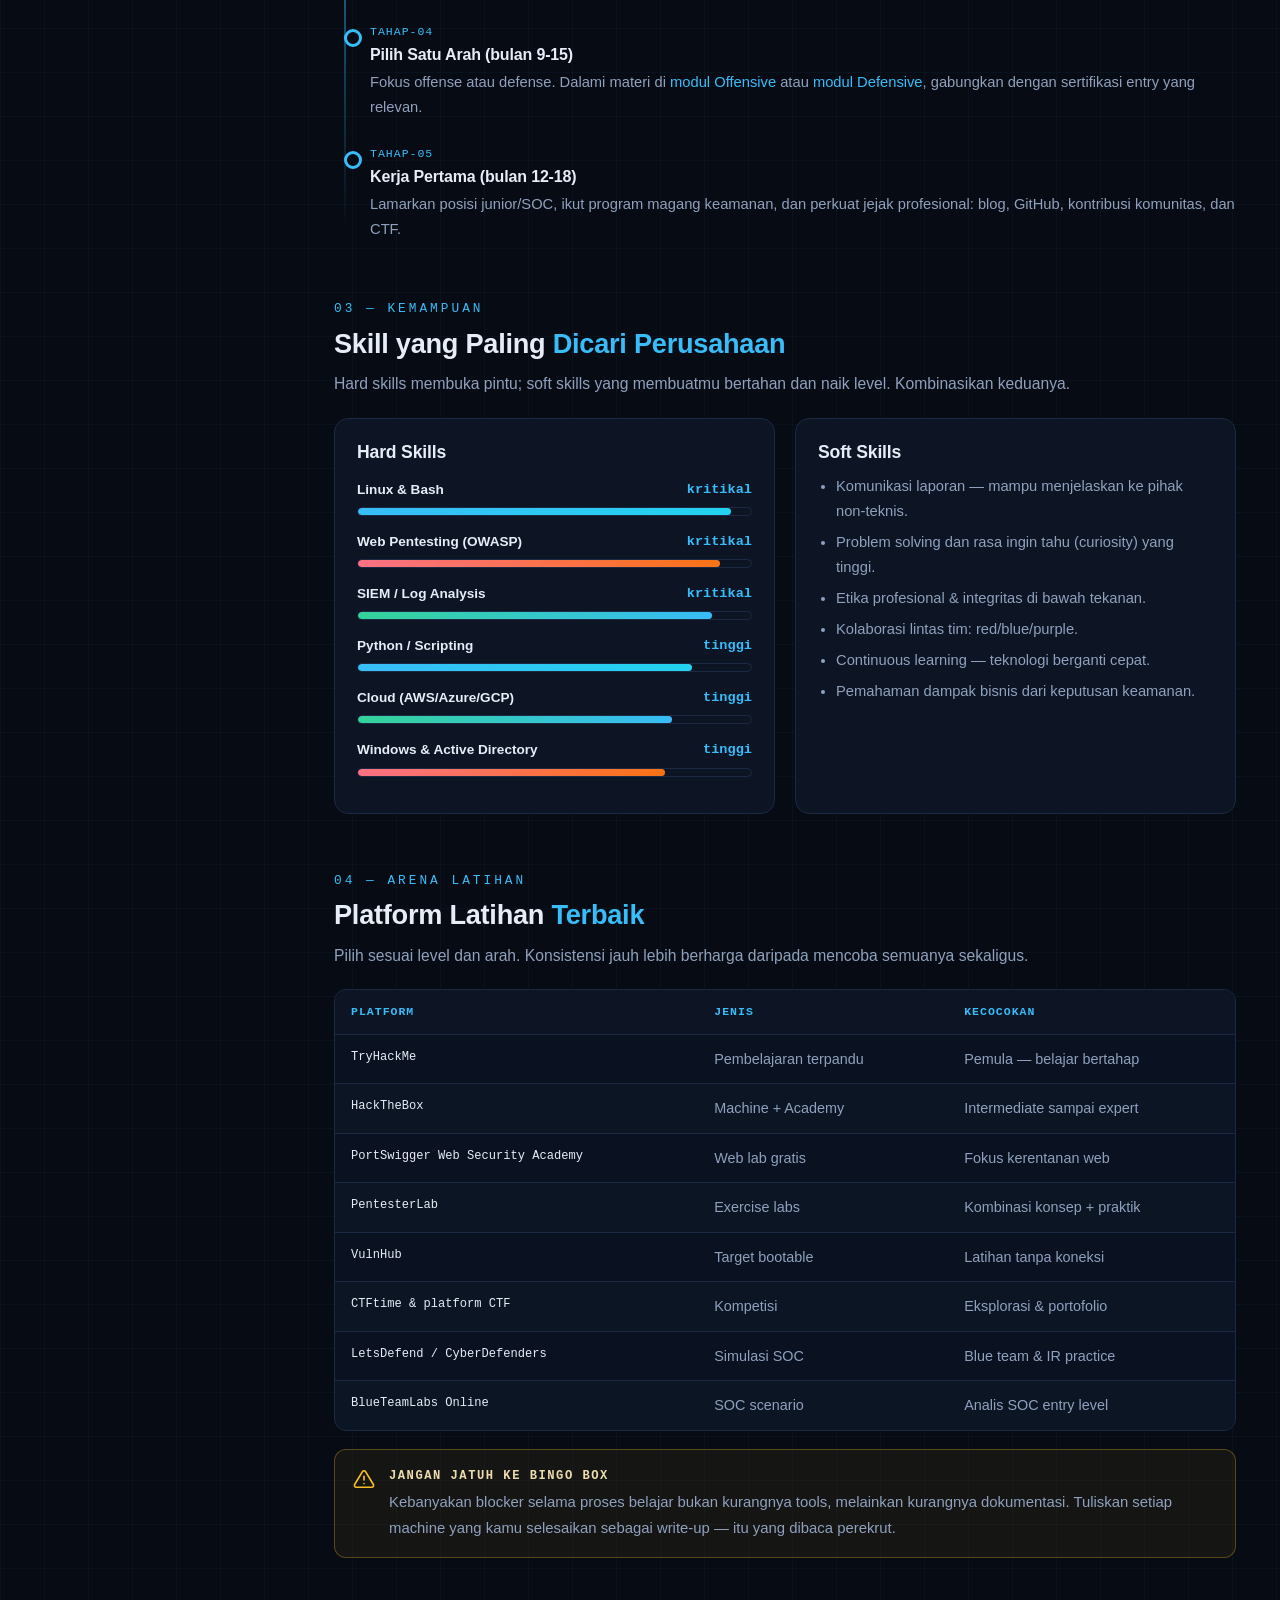
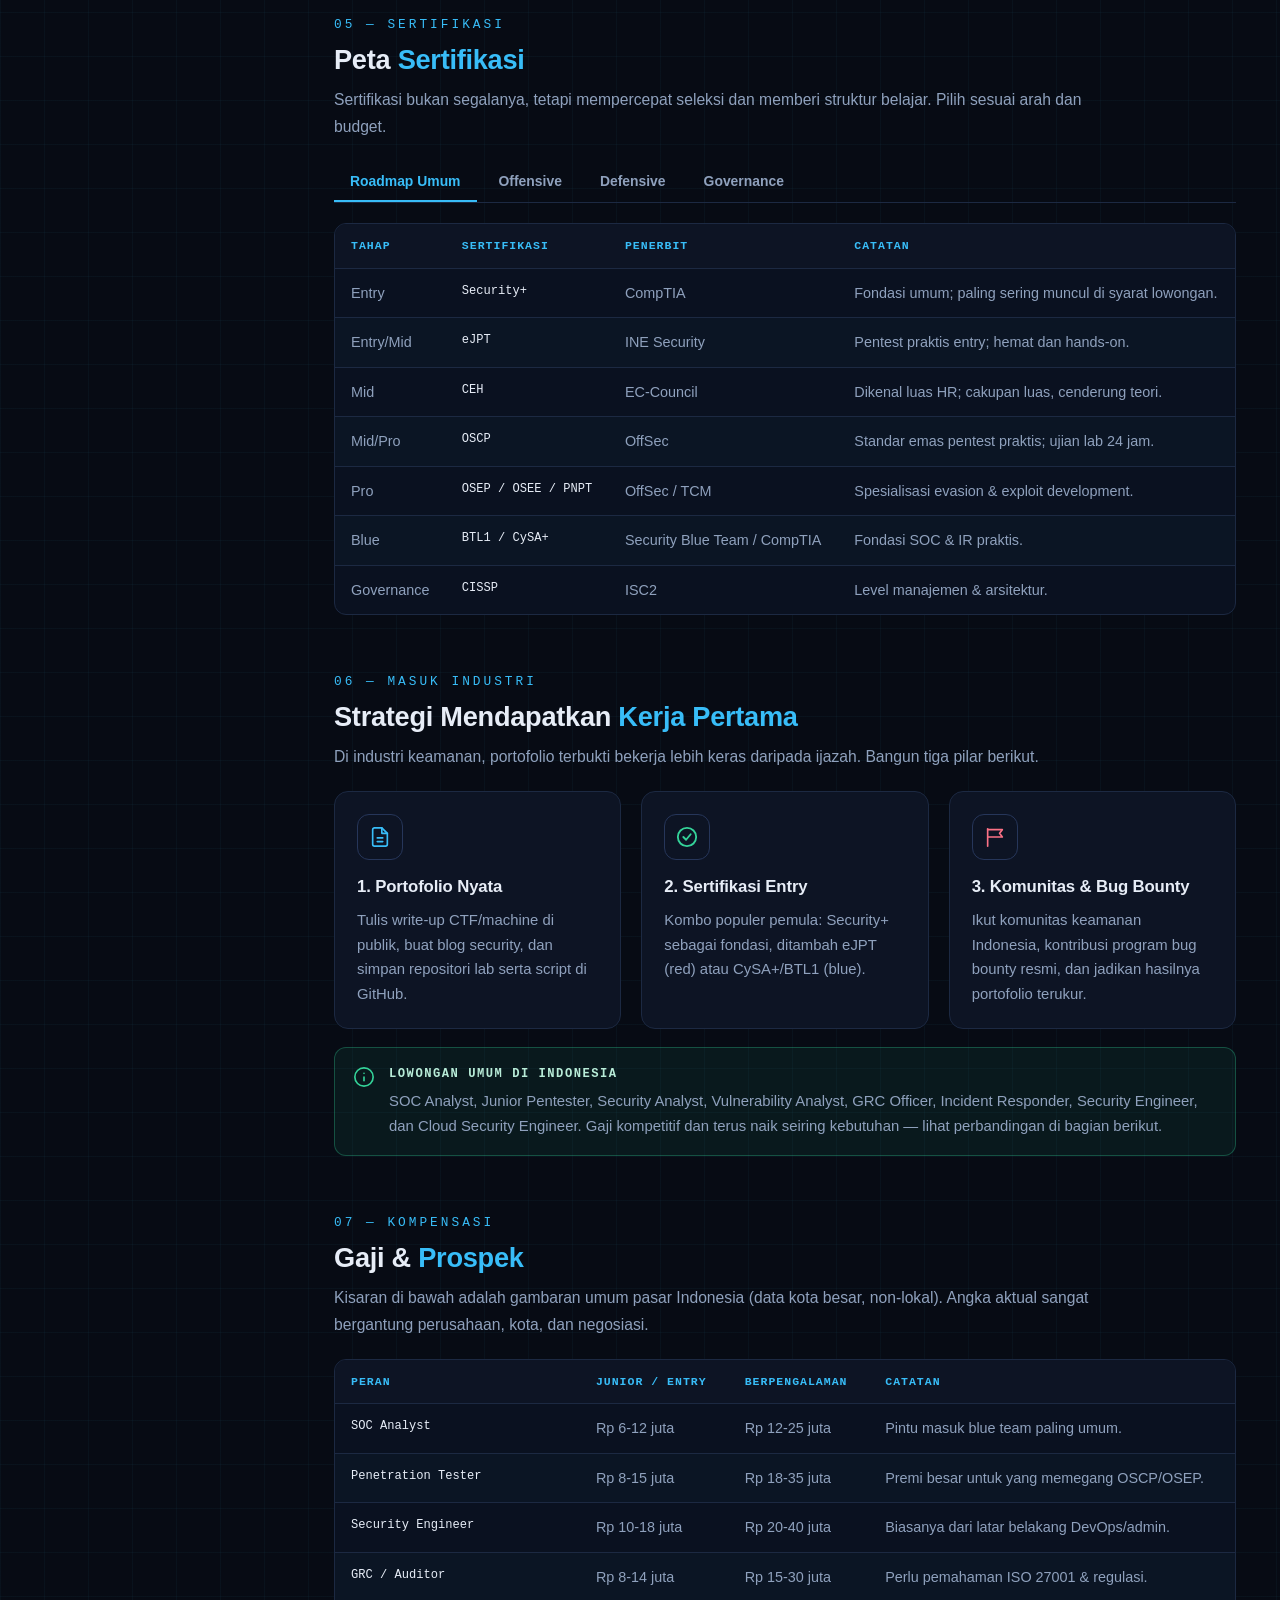
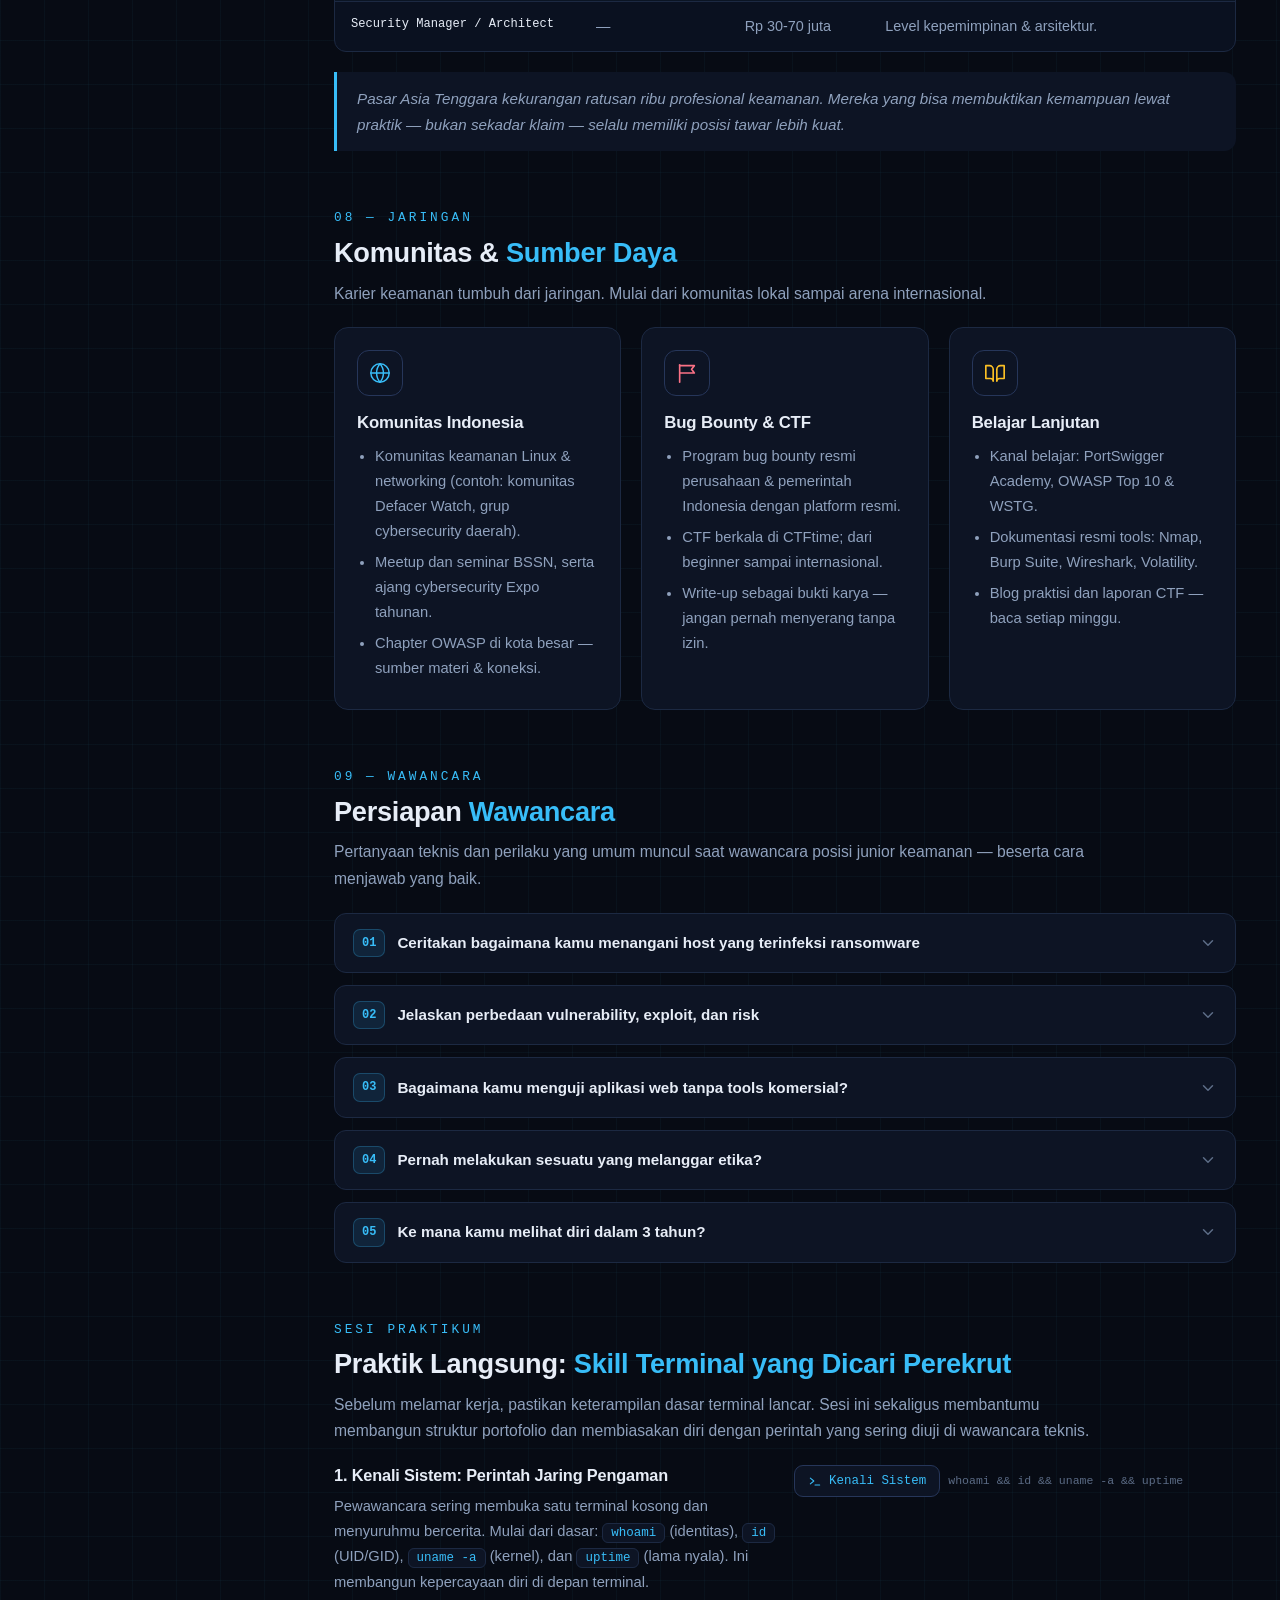
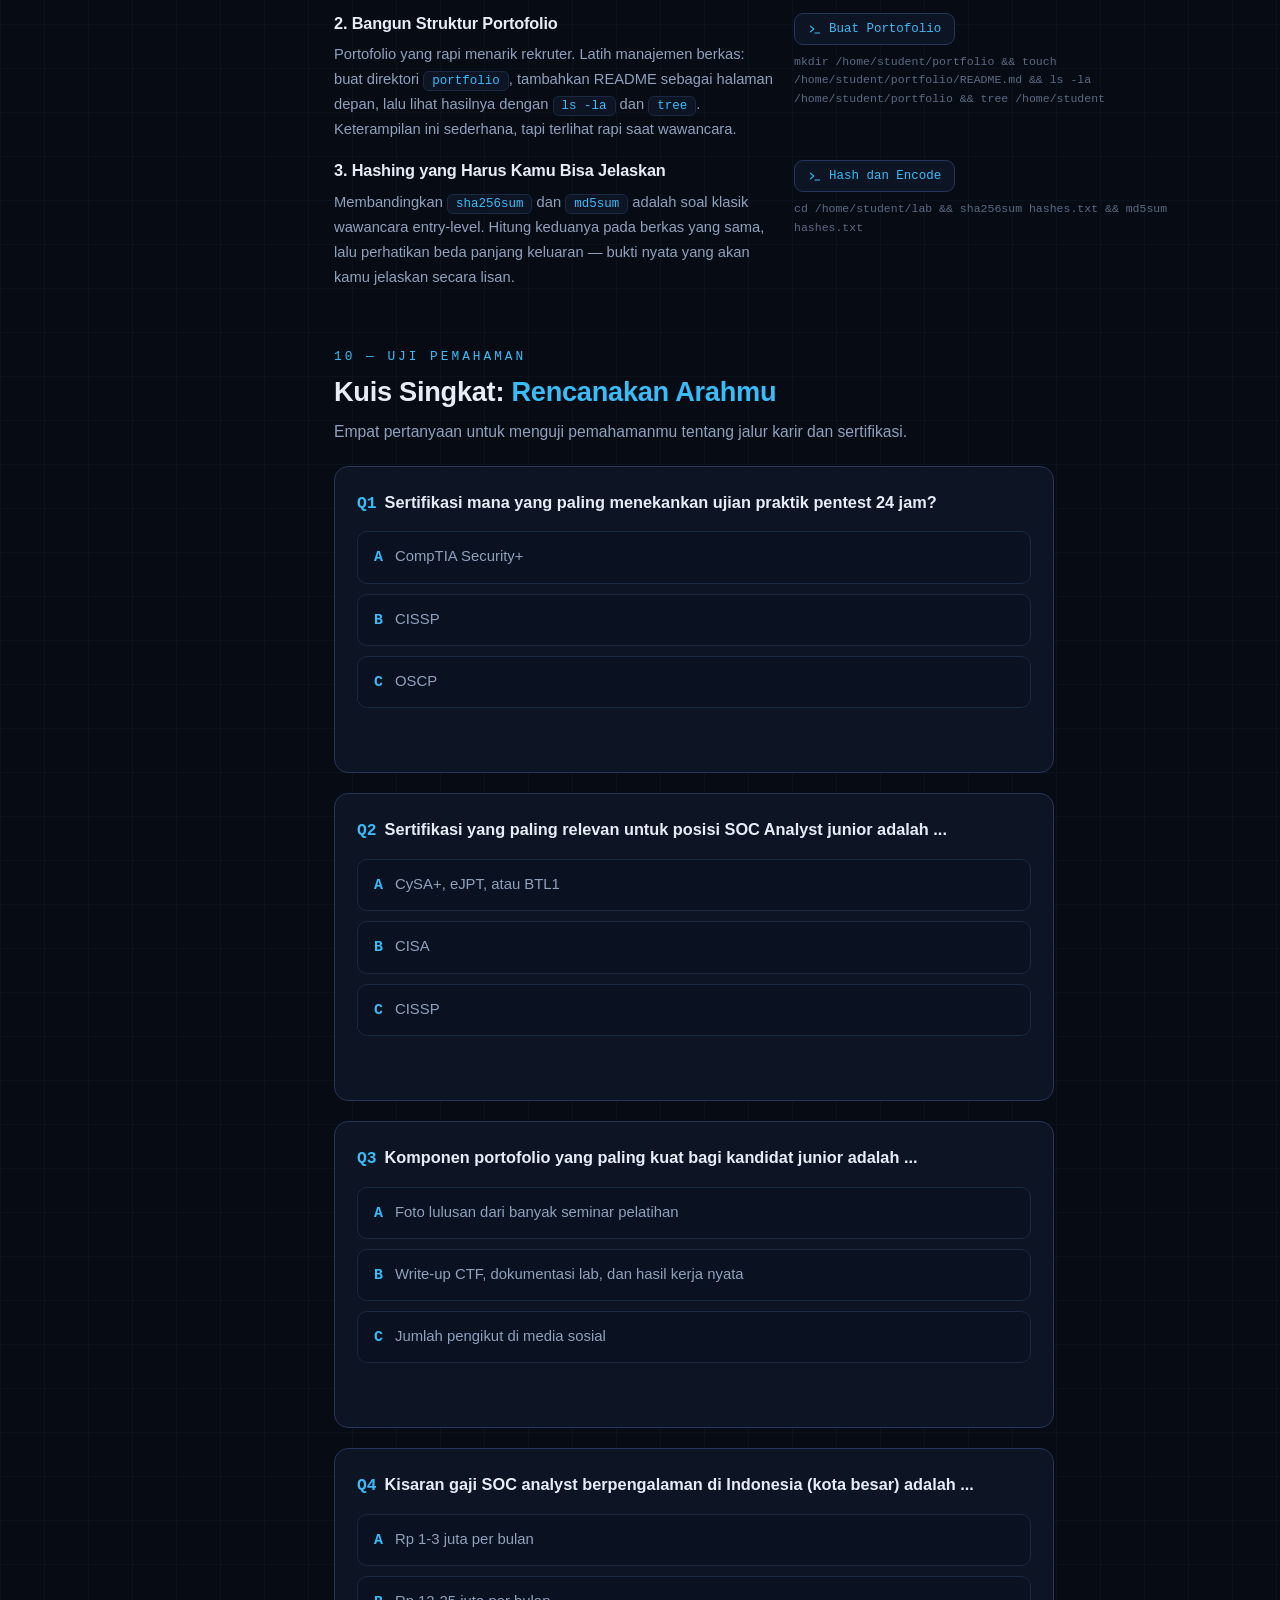
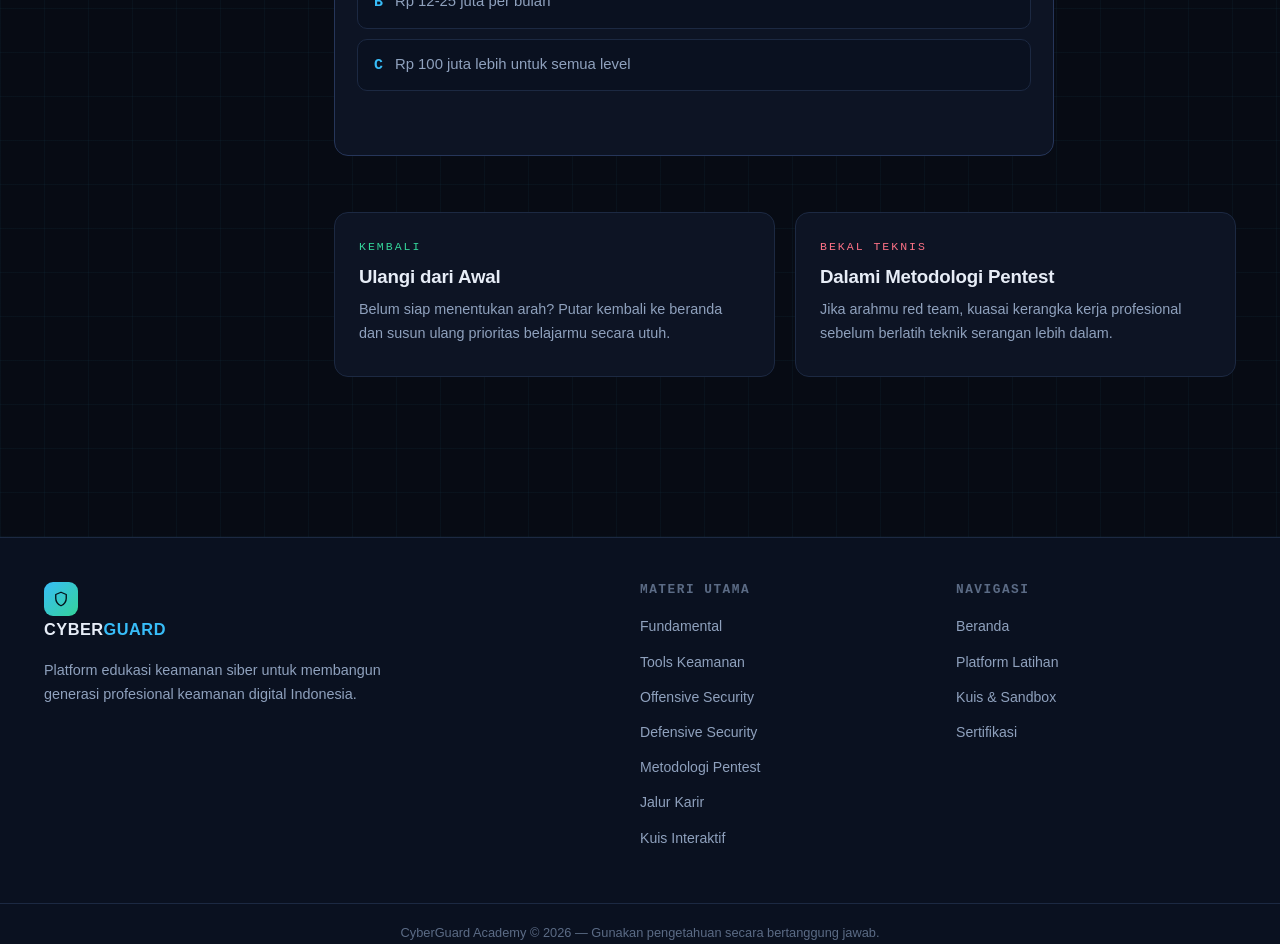
==== commit d8cd638d: "feat: learning path interaktif, halaman writeups, favicon + og meta, sitemap/robots/security.txt" ====
--- a/careers.html
+++ b/careers.html
@@ -5,6 +5,13 @@
   <meta name="viewport" content="width=device-width, initial-scale=1.0">
   <meta http-equiv="Content-Security-Policy" content="default-src 'self'; script-src 'self'; style-src 'self' 'unsafe-inline' https://fonts.googleapis.com; font-src 'self' https://fonts.gstatic.com data:; img-src 'self' data:; connect-src 'self'; object-src 'none'; base-uri 'self'; form-action 'self'; frame-ancestors 'none'">
   <meta name="referrer" content="no-referrer">
+  <link rel="icon" type="image/svg+xml" href="favicon.svg">
+  <meta property="og:type" content="website">
+  <meta property="og:site_name" content="CyberGuard Academy">
+  <meta property="og:title" content="Jalur Karir & Sertifikasi Keamanan Siber">
+  <meta property="og:description" content="Peta karier SOC, pentester, analis forensik, dan roadmap sertifikasi populer seperti CompTIA, CEH, hingga OSCP.">
+  <meta property="og:image" content="https://zyraaatod.github.io/Sixth/assets/og-banner.svg">
+  <meta name="twitter:card" content="summary_large_image">
   <meta name="description" content="Jalur Karir & Sertifikasi Keamanan Siber — peta profesi, roadmap belajar, skill yang dicari, platform latihan, perbandingan sertifikasi (eJPT, OSCP, CEH, CISSP, BTL1), tips kerja dan kuis.">
   <title>Jalur Karir &amp; Sertifikasi — CyberGuard Academy</title>
   <link rel="preconnect" href="https://fonts.googleapis.com">
@@ -68,6 +75,7 @@
         <li><a class="nav-link" href="tools.html">Tools</a></li>
         <li><a class="nav-link" href="quiz.html">Kuis</a></li>
         <li><a class="nav-link active" href="careers.html">Karir</a></li>
+        <li><a class="nav-link" href="writeups.html">Write-Ups</a></li>
       </ul>
       <button class="term-btn" type="button" data-term-toggle aria-label="Buka terminal"><svg><use href="#ic-terminal"/></svg></button>
       </div>
--- a/css/styles.css
+++ b/css/styles.css
@@ -1158,4 +1158,26 @@
 }
 .run-btn:hover { border-color: var(--cyan); background: rgba(56, 189, 248, 0.12); }
 .run-btn svg { width: 14px; height: 14px; }
-.run-hint { font-family: var(--mono); font-size: 0.72rem; color: var(--mute); line-height: 1.6; }+.run-hint { font-family: var(--mono); font-size: 0.72rem; color: var(--mute); line-height: 1.6; }
+/* ============ LEARNING PATH ============ */
+.path-overall { max-width: 560px; margin: 6px auto 26px; }
+.path-overall .lb { display: flex; justify-content: space-between; font-size: 0.78rem; color: var(--mute); margin-bottom: 6px; font-family: var(--mono); }
+.path-grid { display: grid; grid-template-columns: repeat(auto-fit, minmax(290px, 1fr)); gap: 18px; }
+.path-card { display: flex; flex-direction: column; gap: 14px; }
+.path-head { display: flex; align-items: center; justify-content: space-between; gap: 10px; }
+.path-name { font-weight: 800; color: var(--text); font-size: 1.05rem; letter-spacing: 0.02em; }
+.path-label { font-family: var(--mono); font-size: 0.74rem; color: var(--mute); }
+.path-bar { height: 10px; border-radius: 999px; background: var(--bg-3); border: 1px solid var(--border); overflow: hidden; }
+.path-fill { display: block; height: 100%; width: 0; border-radius: 999px; background: linear-gradient(90deg, var(--cyan), var(--lime)); transition: width 0.4s ease; font-size: 0.58rem; line-height: 10px; text-align: right; padding-right: 4px; color: #04121f; font-family: var(--mono); font-weight: 700; overflow: hidden; white-space: nowrap; }
+.path-list { list-style: none; display: flex; flex-direction: column; gap: 10px; padding: 0; margin: 0; }
+.path-list li { display: flex; align-items: flex-start; gap: 9px; }
+.path-list label { display: flex; align-items: flex-start; gap: 9px; cursor: pointer; line-height: 1.45; font-size: 0.9rem; color: var(--dim); }
+.path-list input[type="checkbox"] { appearance: none; min-width: 17px; height: 17px; border: 1.6px solid var(--border-2); border-radius: 5px; background: var(--bg-2); margin-top: 2px; flex: none; cursor: pointer; position: relative; transition: 0.15s; }
+.path-list input[type="checkbox"]:checked { background: var(--cyan); border-color: var(--cyan); }
+.path-list input[type="checkbox"]:checked::after { content: ""; position: absolute; left: 4px; top: 0; width: 5px; height: 9px; border: solid #06121f; border-width: 0 2px 2px 0; transform: rotate(45deg); }
+.path-list li.done label span { color: var(--mute); text-decoration: line-through; }
+.path-list a { color: var(--cyan); text-decoration: none; border-bottom: 1px dashed var(--border-2); }
+.path-list a:hover { color: var(--lime); border-color: var(--lime); }
+.path-reset { text-align: center; margin-top: 22px; }
+.path-reset button { background: none; border: 1px solid var(--border-2); color: var(--mute); font-family: var(--mono); font-size: 0.76rem; padding: 7px 14px; border-radius: 8px; cursor: pointer; transition: 0.15s; }
+.path-reset button:hover { color: var(--rose); border-color: var(--rose); }
